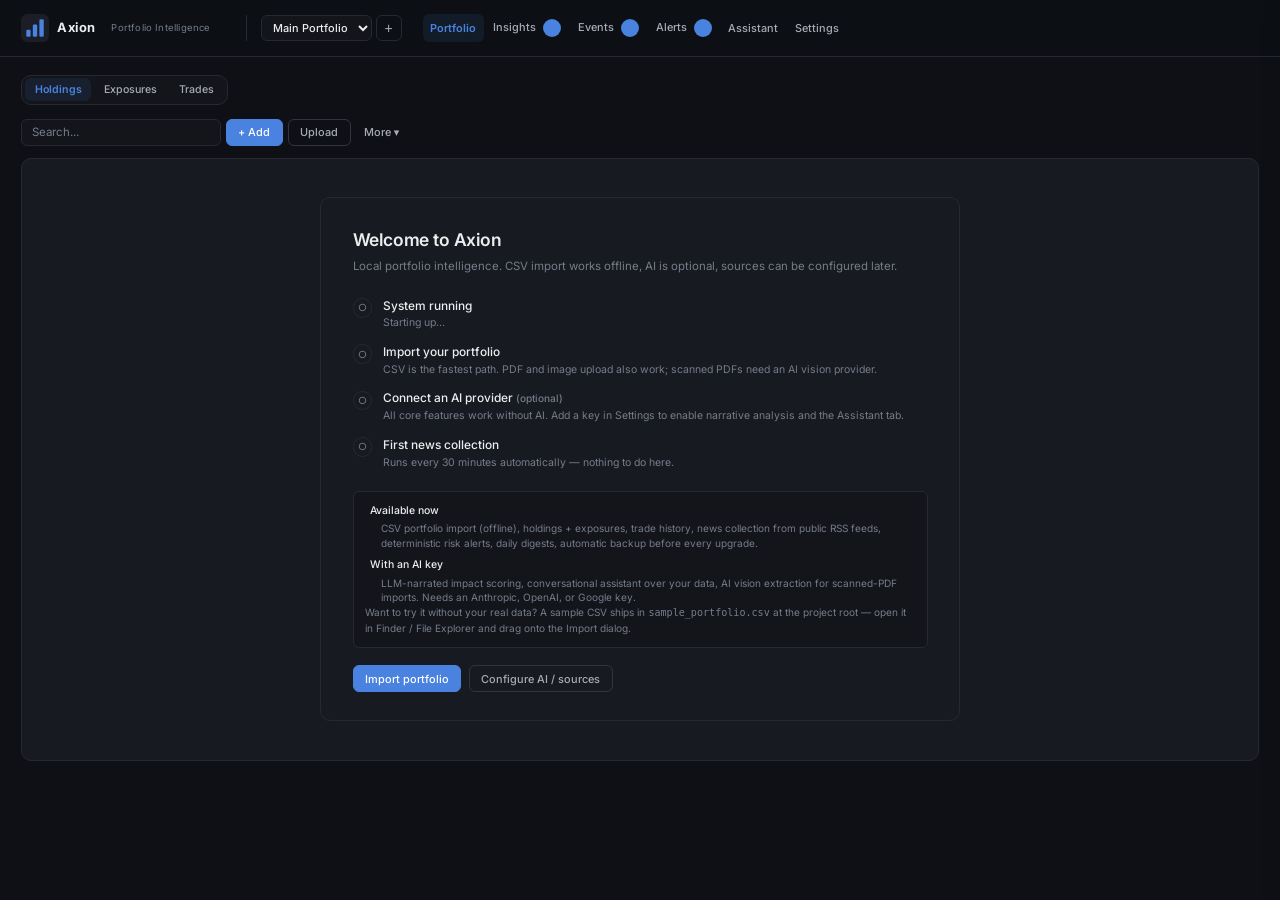
==== dashboard/index.html @ be9a1106 "Phase 9: add corporate events calendar foundation Introduce the top-level "Events" tab for scheduled" ====
<!DOCTYPE html>
<html lang="en">
<head>
    <meta charset="UTF-8">
    <meta name="viewport" content="width=device-width, initial-scale=1.0">
    <meta name="description" content="Axion by 4Labs — Portfolio intelligence and risk management for institutional investors.">
    <title>Axion — Portfolio Intelligence</title>
    <link rel="icon" href="/dashboard/favicon.svg" type="image/svg+xml">
    <link rel="preconnect" href="https://fonts.googleapis.com">
    <link rel="preconnect" href="https://fonts.gstatic.com" crossorigin>
    <link href="https://fonts.googleapis.com/css2?family=Inter:wght@400;500;600;700&display=swap" rel="stylesheet">
    <link rel="stylesheet" href="/dashboard/css/styles.css?v=48">
</head>
<body>
    <!-- Navigation -->
    <nav class="nav">
        <div class="nav-container">
            <div class="nav-brand">
                <svg class="brand-logo" viewBox="0 0 32 32" fill="none" xmlns="http://www.w3.org/2000/svg">
                    <rect width="32" height="32" rx="7" fill="hsl(225, 18%, 13%)"/>
                    <rect x="6" y="18" width="5" height="8" rx="1.5" fill="hsl(217, 70%, 58%)"/>
                    <rect x="13.5" y="12" width="5" height="14" rx="1.5" fill="hsl(217, 70%, 58%)"/>
                    <rect x="21" y="6" width="5" height="20" rx="1.5" fill="hsl(217, 70%, 58%)"/>
                </svg>
                <span class="brand-wordmark">Axion</span>
                <span class="brand-subtitle">Portfolio Intelligence</span>
            </div>
            <div class="portfolio-selector" id="portfolio-selector">
                <select id="portfolio-select" class="portfolio-select" onchange="switchPortfolio(this.value)" title="Active portfolio">
                    <option value="default">Main Portfolio</option>
                </select>
                <button class="portfolio-add-btn" onclick="openCreatePortfolio()" title="Create new portfolio">+</button>
            </div>
            <div class="nav-tabs" role="tablist" aria-label="Dashboard navigation">
                <button class="tab-link active" data-tab="portfolio" role="tab" aria-selected="true">Portfolio</button>
                <button class="tab-link" data-tab="intelligence" role="tab" aria-selected="false">Insights <span id="badge-events" class="tab-badge" hidden></span></button>
                <button class="tab-link" data-tab="corporate-events" role="tab" aria-selected="false">Events <span id="badge-corporate-events" class="tab-badge" hidden></span></button>
                <button class="tab-link" data-tab="alerts" role="tab" aria-selected="false">Alerts <span id="badge-alerts" class="tab-badge" hidden></span></button>
                <button class="tab-link" data-tab="command" role="tab" aria-selected="false">Assistant</button>
                <button class="tab-link" data-tab="settings" role="tab" aria-selected="false">Settings</button>
            </div>
        </div>
    </nav>

    <!-- Main Layout -->
    <div class="container">
        <div class="main-grid">
            <!-- Content Area -->
            <div id="main-content">

                <!-- Portfolio Tab (parent) -->
                <div id="tab-portfolio" class="tab-panel active" role="tabpanel">
                    <div class="sub-tabs" role="tablist" aria-label="Portfolio sections">
                        <button class="sub-tab active" data-subtab="holdings" data-parent="portfolio">Holdings</button>
                        <button class="sub-tab" data-subtab="exposures" data-parent="portfolio">Exposures</button>
                        <button class="sub-tab" data-subtab="trades" data-parent="portfolio">Trades</button>
                    </div>

                    <!-- Holdings sub-tab -->
                    <div id="subtab-holdings" class="sub-panel active">
                        <div id="intelligence-overview"></div>
                        <div id="holdings-summary"></div>
                        <div class="tab-header">
                            <div class="tab-actions">
                                <input type="search" id="holdings-search" class="input search-input" placeholder="Search...">
                                <button class="btn btn-primary" onclick="openAddHolding()">+ Add</button>
                                <button class="btn btn-outline" onclick="uploadPortfolio()">Upload</button>
                                <details class="action-menu">
                                    <summary class="btn btn-ghost">More &#9662;</summary>
                                    <div class="action-menu-items">
                                        <button onclick="openRecordTrade(); this.closest('details').open=false">Record Trade</button>
                                        <button onclick="exportCSV('portfolio','csv'); this.closest('details').open=false">Export CSV</button>
                                        <button onclick="exportCSV('portfolio','xlsx'); this.closest('details').open=false">Export XLSX</button>
                                    </div>
                                </details>
                            </div>
                        </div>
                        <div class="card">
                            <div id="holdings-table"><div class="spinner">Loading holdings...</div></div>
                        </div>
                    </div>

                    <!-- Exposures sub-tab -->
                    <div id="subtab-exposures" class="sub-panel">
                        <div class="tab-header">
                            <h2>Portfolio Exposures</h2>
                        </div>
                        <div class="exposure-grid" id="exposure-cards">
                            <div class="card"><div class="spinner">Loading...</div></div>
                            <div class="card"><div class="spinner">Loading...</div></div>
                            <div class="card"><div class="spinner">Loading...</div></div>
                            <div class="card"><div class="spinner">Loading...</div></div>
                        </div>
                    </div>

                    <!-- Trades sub-tab -->
                    <div id="subtab-trades" class="sub-panel">
                        <div class="tab-header">
                            <h2>Trade History</h2>
                            <div class="tab-actions">
                                <input type="search" id="trades-search" class="input search-input" placeholder="Search trades...">
                                <button class="btn btn-outline" onclick="openRecordTrade()">+ Record Trade</button>
                            </div>
                        </div>
                        <div class="card">
                            <div id="trades-table"><div class="spinner">Loading trades...</div></div>
                        </div>
                    </div>
                </div>

                <!-- Intelligence Tab (parent) -->
                <div id="tab-intelligence" class="tab-panel" role="tabpanel">
                    <div class="sub-tabs" role="tablist" aria-label="Intelligence sections">
                        <button class="sub-tab active" data-subtab="events" data-parent="intelligence">News</button>
                        <button class="sub-tab" data-subtab="analysis" data-parent="intelligence">Analysis</button>
                        <button class="sub-tab" data-subtab="digest" data-parent="intelligence">Digest</button>
                        <button class="sub-tab" data-subtab="inbox" data-parent="intelligence">
                            Inbox
                            <span id="inbox-unread-badge" class="inbox-badge" hidden>0</span>
                        </button>
                    </div>

                    <!-- Inbox sub-tab (Phase 9P) -->
                    <div id="subtab-inbox" class="sub-panel">
                        <div class="tab-header">
                            <h2>Notification Inbox</h2>
                            <div class="tab-actions">
                                <button class="btn btn-ghost btn-sm" id="inbox-refresh-btn">Refresh</button>
                                <button class="btn btn-primary btn-sm" id="inbox-mark-all-read-btn">Mark all read</button>
                            </div>
                        </div>
                        <p class="text-xs text-muted" style="margin:0 0 0.75rem 0;line-height:1.5;max-width:720px;">
                            Unified view of signals that matter right now — open alerts, the latest digest,
                            recent operator actions, and high-priority recommended actions. Backed by
                            existing trusted rows, scoped to the active portfolio, and persisted per item.
                        </p>
                        <div id="inbox-content"><div class="spinner">Loading inbox...</div></div>
                    </div>

                    <!-- News sub-tab (internal key "events" — backend events table) -->
                    <div id="subtab-events" class="sub-panel active">
                        <div class="tab-header">
                            <h2>News</h2>
                            <div class="tab-actions">
                                <input type="search" id="events-search" class="input search-input" placeholder="Search news...">
                                <button id="events-filter-reset" class="btn btn-ghost btn-sm" type="button" title="Clear all filters">Reset</button>
                            </div>
                        </div>
                        <div class="card events-filter-card">
                            <div class="events-filter-bar" role="group" aria-label="News filters">
                                <select id="events-filter-source" class="select-input" aria-label="Source"><option value="">All sources</option></select>
                                <select id="events-filter-type" class="select-input" aria-label="Type">
                                    <option value="">All types</option>
                                    <option value="earnings">Earnings</option>
                                    <option value="dividend">Dividend</option>
                                    <option value="analyst_action">Analyst action</option>
                                    <option value="regulatory">Regulatory</option>
                                    <option value="macro">Macro</option>
                                    <option value="geopolitical">Geopolitical</option>
                                    <option value="ma">M&amp;A</option>
                                    <option value="management">Management</option>
                                    <option value="supply_chain">Supply chain</option>
                                    <option value="litigation">Litigation</option>
                                    <option value="news">News (general)</option>
                                </select>
                                <select id="events-filter-factor" class="select-input" aria-label="Factor"><option value="">All factors</option></select>
                                <select id="events-filter-materiality" class="select-input" aria-label="Materiality minimum">
                                    <option value="">Any materiality</option>
                                    <option value="watch">Watch &amp; above</option>
                                    <option value="important">Important &amp; above</option>
                                    <option value="high">High &amp; above</option>
                                    <option value="critical">Critical only</option>
                                </select>
                                <div class="events-range-pills" role="group" aria-label="Time range">
                                    <button type="button" class="events-range-pill" data-range="24h">24h</button>
                                    <button type="button" class="events-range-pill" data-range="7d">7d</button>
                                    <button type="button" class="events-range-pill" data-range="30d">30d</button>
                                    <button type="button" class="events-range-pill active" data-range="">All</button>
                                </div>
                                <label class="events-filter-toggle">
                                    <input type="checkbox" id="events-filter-linked"> Linked holdings only
                                </label>
                                <span id="events-filter-status" class="text-sm text-muted" aria-live="polite"></span>
                            </div>
                        </div>
                        <div class="card">
                            <div id="events-table"><div class="spinner">Loading news...</div></div>
                        </div>
                    </div>

                    <!-- Analysis sub-tab -->
                    <div id="subtab-analysis" class="sub-panel">
                        <div class="tab-header">
                            <h2>Analysis Notes</h2>
                            <div class="tab-actions">
                                <select id="analysis-filter" class="select-input" style="width:180px;">
                                    <option value="">All tickers</option>
                                </select>
                            </div>
                        </div>
                        <div class="card">
                            <div id="analysis-table"><div class="spinner">Loading analysis notes...</div></div>
                        </div>
                    </div>

                    <!-- Digest sub-tab -->
                    <div id="subtab-digest" class="sub-panel">
                        <div class="tab-header">
                            <h2>Intelligence Digest</h2>
                            <div class="tab-actions">
                                <button class="btn btn-ghost" onclick="exportCSV('digest','pdf')" title="Export PDF">PDF</button>
                                <button class="btn btn-outline" onclick="generateDigest()">Generate Fresh Digest</button>
                            </div>
                        </div>
                        <div id="digest-content"><div class="spinner">Loading latest digest...</div></div>
                    </div>
                </div>

                <!-- Corporate Events Tab (top-level) -->
                <!--
                  Internal key: "corporate-events" / data-tab="corporate-events".
                  Customer label: "Events". This is intentionally distinct from
                  Insights → News (data-subtab="events") which surfaces the
                  events table (news items).
                -->
                <div id="tab-corporate-events" class="tab-panel" role="tabpanel" aria-label="Corporate events calendar">
                    <div class="tab-header">
                        <h2>Events</h2>
                        <div class="tab-actions">
                            <select id="ce-event-type" class="select-input" aria-label="Event type">
                                <option value="">All types</option>
                                <option value="earnings">Earnings</option>
                                <option value="dividend">Dividend</option>
                                <option value="agm">AGM</option>
                                <option value="egm">EGM</option>
                                <option value="corporate_action">Corporate action</option>
                                <option value="announcement">Announcement</option>
                                <option value="other">Other</option>
                            </select>
                            <select id="ce-ticker-filter" class="select-input" aria-label="Holding / ticker"><option value="">All holdings</option></select>
                            <select id="ce-exchange-filter" class="select-input" aria-label="Exchange">
                                <option value="">All exchanges</option>
                                <option value="ATHEX">ATHEX</option>
                            </select>
                            <button id="ce-refresh-btn" class="btn btn-ghost btn-sm" type="button" title="Try to refresh from ATHEX">Refresh ATHEX</button>
                            <button id="ce-import-btn" class="btn btn-outline btn-sm" type="button" title="Import a corporate-events CSV">Import CSV</button>
                        </div>
                    </div>
                    <div id="ce-status-banner" class="ce-status-banner" hidden></div>
                    <div class="ce-calendar-wrap">
                        <div class="ce-calendar-toolbar">
                            <button id="ce-month-prev" class="btn btn-ghost btn-sm" type="button" aria-label="Previous month">&larr;</button>
                            <h3 id="ce-month-label" class="ce-month-label">&nbsp;</h3>
                            <button id="ce-month-next" class="btn btn-ghost btn-sm" type="button" aria-label="Next month">&rarr;</button>
                            <button id="ce-month-today" class="btn btn-ghost btn-sm" type="button" aria-label="Jump to current month">Today</button>
                        </div>
                        <div id="ce-calendar" class="ce-calendar" role="grid" aria-label="Monthly corporate-events calendar"></div>
                    </div>
                    <div class="card">
                        <h3 class="ce-list-heading">All events this month</h3>
                        <div id="ce-list-table" role="region" aria-label="Corporate events list"><div class="spinner">Loading events...</div></div>
                    </div>

                    <!-- Import CSV drawer -->
                    <dialog id="ce-import-dialog" class="ce-dialog" aria-labelledby="ce-import-title">
                        <form method="dialog" onsubmit="return false;">
                            <h3 id="ce-import-title">Import corporate events (CSV)</h3>
                            <p class="text-sm text-muted">
                                Required columns: <code>event_type</code>, <code>title</code>, <code>event_date</code>, and at least one of
                                <code>ticker</code> / <code>isin</code>. Optional: <code>exchange</code>, <code>event_time</code>, <code>timezone</code>,
                                <code>description</code>, <code>url</code>, <code>status</code>, <code>external_id</code>. Rows match to holdings by
                                ISIN first, then ticker (per active portfolio).
                            </p>
                            <textarea id="ce-import-textarea" class="ce-import-textarea" rows="14" placeholder="event_type,title,ticker,isin,event_date,event_time,description,url"></textarea>
                            <div id="ce-import-result" class="ce-import-result"></div>
                            <div class="ce-dialog-actions">
                                <button id="ce-import-cancel" class="btn btn-ghost" type="button">Cancel</button>
                                <button id="ce-import-submit" class="btn btn-primary" type="button">Import</button>
                            </div>
                        </form>
                    </dialog>

                    <!-- Event detail drawer -->
                    <dialog id="ce-detail-dialog" class="ce-dialog" aria-labelledby="ce-detail-title">
                        <form method="dialog" onsubmit="return false;">
                            <h3 id="ce-detail-title">Corporate event</h3>
                            <div id="ce-detail-body"></div>
                            <div class="ce-dialog-actions">
                                <button id="ce-detail-close" class="btn btn-primary" type="button">Close</button>
                            </div>
                        </form>
                    </dialog>
                </div>

                <!-- Alerts Tab -->
                <div id="tab-alerts" class="tab-panel" role="tabpanel">
                    <div class="tab-header">
                        <h2>Alerts</h2>
                        <div class="tab-actions">
                            <select id="alerts-severity-filter" class="select-input" style="width:170px;">
                                <option value="">All severities</option>
                                <option value="critical">Critical only</option>
                                <option value="critical_high">Critical & High</option>
                                <option value="warning">Warning & above</option>
                                <option value="info">Info only</option>
                            </select>
                            <select id="alerts-ack-filter" class="select-input" style="width:160px;">
                                <option value="open">Open only</option>
                                <option value="">All</option>
                                <option value="ack">Acknowledged</option>
                            </select>
                        </div>
                    </div>
                    <div id="alerts-content"><div class="spinner">Loading alerts...</div></div>
                </div>

                <!-- Audit (accessible from Settings, no top-level tab) -->
                <div id="tab-audit" class="tab-panel" role="tabpanel">
                    <div class="tab-header">
                        <h2>Audit Trail</h2>
                        <div class="tab-actions">
                            <button class="btn btn-ghost text-xs" onclick="switchTab('settings')">&larr; Settings</button>
                            <select id="audit-filter" class="select-input" style="width:200px;">
                                <option value="">All entities</option>
                                <option value="holding">Holdings</option>
                                <option value="trade">Trades</option>
                                <option value="event">News items</option>
                                <option value="classification">Classifications</option>
                                <option value="alert">Alerts</option>
                            </select>
                        </div>
                    </div>
                    <div class="card">
                        <div id="audit-content"><div class="spinner">Loading audit trail...</div></div>
                    </div>
                </div>

                <!-- Command Center Tab -->
                <div id="tab-command" class="tab-panel" role="tabpanel">
                    <div class="cmd-container">
                        <div class="cmd-transcript" id="cmd-transcript">
                            <div class="cmd-welcome" id="cmd-welcome">
                                <div class="cmd-welcome-mark">A</div>
                                <h3>Axion Assistant</h3>
                                <p class="text-sm text-muted" style="max-width:400px;line-height:1.5;">Ask about your portfolio, review risks, or run analysis workflows.</p>
                                <div class="cmd-prompts" id="cmd-prompts">
                                    <button class="cmd-prompt-chip" data-prompt="What matters most in my portfolio today?">What matters most today?</button>
                                    <button class="cmd-prompt-chip" data-prompt="Summarize my top risks">Top risks</button>
                                    <button class="cmd-prompt-chip" data-prompt="Show recent events affecting my holdings">Recent events</button>
                                    <button class="cmd-prompt-chip" data-prompt="What is my portfolio exposure breakdown?">Exposure breakdown</button>
                                    <span class="cmd-prompt-divider"></span>
                                    <button class="cmd-prompt-chip cmd-prompt-action" data-prompt="Run collection now">&#8635; Run collection</button>
                                    <button class="cmd-prompt-chip cmd-prompt-action" data-prompt="Generate a digest now">&#9654; Generate digest</button>
                                </div>
                            </div>
                        </div>
                        <div class="cmd-composer">
                            <div class="cmd-input-row">
                                <input type="text" id="cmd-input" class="cmd-input" placeholder="Ask Axion about your portfolio..." autocomplete="off" spellcheck="false">
                                <button class="btn btn-primary cmd-send" id="cmd-send" onclick="sendCommand()">
                                    <span id="cmd-send-label">Send</span>
                                </button>
                            </div>
                            <div class="cmd-footer">
                                <button class="btn btn-ghost text-xs" id="cmd-clear" onclick="clearCommand()" style="display:none;">Clear</button>
                                <span class="cmd-mode-inline" id="cmd-mode-badge" style="display:none;"><span class="dot"></span><span class="cmd-mode-label-text"></span></span>
                            </div>
                        </div>
                    </div>
                </div>

                <!-- Settings Tab (includes Health, Sources, links to Audit) -->
                <div id="tab-settings" class="tab-panel" role="tabpanel">
                    <div class="tab-header">
                        <h2>Settings</h2>
                    </div>

                    <!-- ── AI & Integrations ── -->
                    <div class="section-title">AI &amp; Integrations</div>
                    <div class="card-stack">

                    <!-- AI Configuration -->
                    <div class="card" id="ai-config-card">
                        <div class="card-header">AI Configuration</div>

                        <!-- Restart-needed banner (hidden by default) -->
                        <div id="ai-restart-banner" class="restart-banner" style="display:none;">
                            <span>Changes saved. Restart Axion to apply.</span>
                            <button class="btn btn-sm btn-outline" onclick="quitAxion()" style="margin-left:0.5rem;font-size:0.72rem;">Restart Now</button>
                        </div>

                        <!-- AI Status -->
                        <div class="settings-group" style="flex-direction:column;align-items:flex-start;">
                            <div style="display:flex;align-items:center;gap:0.5rem;margin-bottom:0.25rem;">
                                <span id="api-key-dot" class="status-dot"></span>
                                <span id="api-key-mode" class="text-sm"></span>
                            </div>
                            <p id="api-key-hint" class="text-xs text-muted" style="line-height:1.5;max-width:600px;"></p>
                        </div>

                        <!-- Primary AI -->
                        <div class="settings-group" style="flex-direction:column;align-items:flex-start;">
                            <label for="setting-primary-provider" class="text-sm" style="margin-bottom:0.35rem;">AI Provider</label>
                            <select id="setting-primary-provider" class="select-input" style="width:240px;">
                                <option value="">None — AI disabled</option>
                                <option value="anthropic">Anthropic (Claude)</option>
                                <option value="openai">OpenAI / ChatGPT</option>
                                <option value="google">Google (Gemini)</option>
                            </select>
                            <p class="text-xs text-muted" style="margin-top:0.25rem;">
                                Optional. Powers narrative analysis, daily digest text, AI vision PDF/image import, and the Assistant tab. All deterministic features (alerts, exposures, CSV import, news collection) work without an AI key.
                            </p>
                            <p class="text-xs text-muted" style="margin-top:0.1rem;line-height:1.5;">
                                Environment variables: <code>ANTHROPIC_API_KEY</code> · <code>OPENAI_API_KEY</code> · <code>GOOGLE_API_KEY</code>.
                            </p>
                        </div>

                        <!-- Primary key entry (shown when a primary provider is selected) -->
                        <div id="provider-primary-key-card" class="ai-provider-card" style="display:none;">
                            <div style="display:flex;gap:0.5rem;align-items:center;">
                                <input type="password" id="setting-primary-key" class="select-input" style="flex:1;font-family:monospace;font-size:0.82rem;min-width:0;" placeholder="API key..." autocomplete="off" spellcheck="false">
                                <button class="btn btn-primary" onclick="saveProviderKey('primary')" style="white-space:nowrap;">Save Key</button>
                                <button class="btn btn-outline" onclick="testProvider('primary')" style="white-space:nowrap;" title="Send one minimal request to verify the saved key works">Test</button>
                            </div>
                            <div class="ai-provider-status" id="primary-key-status">
                                <span class="text-xs text-muted">No key configured</span>
                            </div>
                            <div class="ai-provider-test-result" id="primary-test-result" hidden style="margin-top:0.35rem;"></div>
                        </div>

                        <!-- Fallback AI -->
                        <div id="fallback-section" class="settings-group" style="flex-direction:column;align-items:flex-start;display:none;">
                            <label for="setting-backup-provider" class="text-sm" style="margin-bottom:0.35rem;">Backup Provider <span class="text-xs text-muted">(optional)</span></label>
                            <select id="setting-backup-provider" class="select-input" style="width:240px;">
                                <option value="">None</option>
                                <option value="anthropic">Anthropic (Claude)</option>
                                <option value="openai">OpenAI / ChatGPT</option>
                                <option value="google">Google (Gemini)</option>
                            </select>
                            <p class="text-xs text-muted" style="margin-top:0.25rem;line-height:1.4;">
                                If the primary provider fails (rate limit, outage), Axion automatically retries with the fallback.
                            </p>
                        </div>

                        <!-- Fallback key entry -->
                        <div id="provider-backup-key-card" class="ai-provider-card" style="display:none;">
                            <div style="display:flex;gap:0.5rem;align-items:center;">
                                <input type="password" id="setting-backup-key" class="select-input" style="flex:1;font-family:monospace;font-size:0.82rem;min-width:0;" placeholder="API key..." autocomplete="off" spellcheck="false">
                                <button class="btn btn-primary" onclick="saveProviderKey('backup')" style="white-space:nowrap;">Save Key</button>
                                <button class="btn btn-outline" onclick="testProvider('backup')" style="white-space:nowrap;" title="Send one minimal request to verify the saved key works">Test</button>
                            </div>
                            <div class="ai-provider-status" id="backup-key-status">
                                <span class="text-xs text-muted">No key configured</span>
                            </div>
                            <div class="ai-provider-test-result" id="backup-test-result" hidden style="margin-top:0.35rem;"></div>
                        </div>

                        <!-- Save provider selection -->
                        <div style="margin-top:0.75rem;display:flex;align-items:center;gap:0.75rem;">
                            <button class="btn btn-primary" id="save-provider-btn" onclick="saveProviderSelection()">Save Provider Selection</button>
                            <span id="provider-save-status" class="text-xs text-muted"></span>
                        </div>
                        <p class="text-xs text-muted" style="margin-top:0.5rem;padding:0 0.1rem;">Provider selection and API keys are saved automatically. Restart Axion after changes.</p>
                        <div id="api-key-actions" class="settings-group" style="display:none;margin-top:0.5rem;">
                            <button class="btn btn-ghost text-xs" onclick="removeApiKey()">Remove all keys and disable AI</button>
                        </div>
                    </div>

                    <!-- Telegram Integration -->
                    <div class="card" id="telegram-config-card">
                        <div class="card-header">Telegram Notifications</div>
                        <div class="settings-group" style="align-items:center;gap:0.75rem;">
                            <div style="display:flex;align-items:center;gap:0.5rem;">
                                <span class="status-dot status-stopped" id="telegram-dot"></span>
                                <span class="text-sm" id="telegram-label">Not configured</span>
                            </div>
                            <span class="text-xs text-muted">Add your Telegram bot credentials in the Axion configuration file to receive alerts. See the setup guide for details.</span>
                        </div>
                    </div>

                    </div><!-- /card-stack: AI & Integrations -->

                    <!-- ── News Sources ── -->
                    <div class="section-title" style="margin-top:1.25rem;">News Sources</div>
                    <div class="card">
                        <div class="card-header" style="display:flex;justify-content:space-between;align-items:center;">
                            <span>Configured Sources</span>
                            <div style="display:flex;gap:0.5rem;align-items:center;">
                                <input type="search" id="sources-search" class="input search-input" placeholder="Search..." style="width:140px;font-size:0.78rem;">
                                <button class="btn btn-primary btn-sm" onclick="openAddSource()">+ Add</button>
                                <button class="btn btn-ghost btn-sm" onclick="openQuickAddSources()">Quick Add</button>
                            </div>
                        </div>
                        <div id="sources-table"><div class="spinner">Loading sources...</div></div>
                    </div>

                    <!-- ── Operator (Phase 9I) ── -->
                    <div class="section-title" style="margin-top:1.25rem;">Operator</div>
                    <div class="card-stack">

                    <!-- Operator panel header -->
                    <div class="card op-panel-card">
                        <div class="card-header" style="display:flex;justify-content:space-between;align-items:center;gap:0.5rem;flex-wrap:wrap;">
                            <span>Deterministic Intelligence Controls</span>
                            <span class="op-panel-portfolio">
                                Active portfolio: <code id="op-active-portfolio">default</code>
                            </span>
                        </div>
                        <p class="text-xs text-muted" style="margin:0 0 0.5rem 0;line-height:1.55;max-width:720px;">
                            Inspect and adjust the deterministic intelligence state of the active portfolio.
                            Every change is audited. Seed rows, sector defaults, and AI-inferred rows are
                            protected — you can only edit what you authored.
                        </p>
                        <div id="op-last-result" class="op-last-result" hidden></div>
                    </div>

                    <!-- Factor Sensitivities -->
                    <div class="card op-panel-card" id="op-factor-card">
                        <div class="card-header" style="display:flex;justify-content:space-between;align-items:center;gap:0.5rem;flex-wrap:wrap;">
                            <span>Factor Sensitivities</span>
                            <div class="op-card-actions">
                                <select id="op-factor-filter" class="select-input" style="width:180px;font-size:0.78rem;">
                                    <option value="">All factors</option>
                                </select>
                                <button class="btn btn-ghost btn-sm" id="op-factor-refresh">Refresh</button>
                            </div>
                        </div>
                        <p class="text-xs text-muted" style="margin:0 0 0.5rem 0;line-height:1.5;">
                            Effective sensitivities applied by the Phase 9A propagator. Sector defaults are
                            read-only — override a holding+factor pair to tune it for this portfolio.
                        </p>
                        <div id="op-factor-table"><div class="spinner">Loading factor sensitivities...</div></div>
                    </div>

                    <!-- Relationships -->
                    <div class="card op-panel-card" id="op-rel-card">
                        <div class="card-header" style="display:flex;justify-content:space-between;align-items:center;gap:0.5rem;flex-wrap:wrap;">
                            <span>Holding Relationships</span>
                            <div class="op-card-actions">
                                <select id="op-rel-source-filter" class="select-input" style="width:150px;font-size:0.78rem;">
                                    <option value="">All sources</option>
                                    <option value="seed">Seed only</option>
                                    <option value="manual">Manual only</option>
                                    <option value="ai_inferred">AI-inferred only</option>
                                </select>
                                <button class="btn btn-primary btn-sm" id="op-rel-add">+ Add Manual</button>
                                <button class="btn btn-ghost btn-sm" id="op-rel-refresh">Refresh</button>
                            </div>
                        </div>
                        <p class="text-xs text-muted" style="margin:0 0 0.5rem 0;line-height:1.5;">
                            Holdings-anchored relationship graph. Seed rows come from
                            <code>config/relationships.yaml</code> and are protected — use Reconcile to
                            apply YAML changes. Manual rows are editable here.
                        </p>
                        <div id="op-rel-table"><div class="spinner">Loading relationships...</div></div>
                    </div>

                    <!-- Reconcile + Backfill -->
                    <div class="card op-panel-card" id="op-actions-card">
                        <div class="card-header">Maintenance Actions</div>
                        <div class="op-action-row">
                            <div class="op-action-block" data-maintenance-action="reconcile">
                                <div class="op-action-head">
                                    <div class="op-action-title">Seed reconciliation</div>
                                    <span id="op-reconcile-chip" class="op-action-chip op-action-chip-idle" title="Reconcile status">
                                        <span class="op-action-dot"></span>
                                        <span class="op-action-chip-label">Idle</span>
                                    </span>
                                </div>
                                <p class="text-xs text-muted" style="line-height:1.5;margin:0 0 0.4rem 0;">
                                    Apply <code>config/relationships.yaml</code> to the relationship graph.
                                    Only seed-owned rows are touched — manual and AI-inferred rows are left alone.
                                </p>
                                <label class="toggle-label" style="gap:0.4rem;font-size:0.78rem;">
                                    <input type="checkbox" id="op-reconcile-prune" class="toggle-input" checked>
                                    <span>Prune seed rows removed from YAML</span>
                                </label>
                                <div style="margin-top:0.5rem;display:flex;gap:0.5rem;align-items:center;">
                                    <button class="btn btn-primary btn-sm" id="op-reconcile-btn">Run Reconcile</button>
                                    <span id="op-reconcile-status" class="text-xs text-muted"></span>
                                </div>
                            </div>
                            <div class="op-action-block" data-maintenance-action="backfill">
                                <div class="op-action-head">
                                    <div class="op-action-title">Deterministic backfill</div>
                                    <span id="op-backfill-chip" class="op-action-chip op-action-chip-idle" title="Backfill status">
                                        <span class="op-action-dot"></span>
                                        <span class="op-action-chip-label">Idle</span>
                                    </span>
                                </div>
                                <p class="text-xs text-muted" style="line-height:1.5;margin:0 0 0.4rem 0;">
                                    Re-run the factor + relationship link pipeline over recent events so new
                                    overrides and manual relationships pick up historical data. The pass is
                                    bounded, deterministic, and idempotent — safe to click twice.
                                </p>
                                <div style="display:flex;gap:0.5rem;align-items:center;flex-wrap:wrap;">
                                    <label class="text-xs" style="display:flex;align-items:center;gap:0.35rem;">
                                        Window
                                        <select id="op-backfill-window" class="select-input" style="width:100px;font-size:0.78rem;">
                                            <option value="1">1 day</option>
                                            <option value="7" selected>7 days</option>
                                            <option value="14">14 days</option>
                                            <option value="30">30 days</option>
                                        </select>
                                    </label>
                                    <label class="text-xs" style="display:flex;align-items:center;gap:0.35rem;">
                                        Max events
                                        <select id="op-backfill-max" class="select-input" style="width:100px;font-size:0.78rem;">
                                            <option value="50">50</option>
                                            <option value="200" selected>200</option>
                                            <option value="500">500</option>
                                        </select>
                                    </label>
                                </div>
                                <div style="margin-top:0.5rem;display:flex;gap:0.5rem;align-items:center;">
                                    <button class="btn btn-primary btn-sm" id="op-backfill-btn">Run Backfill</button>
                                    <span id="op-backfill-status" class="text-xs text-muted"></span>
                                </div>
                            </div>
                        </div>
                    </div>

                    <!-- Phase 9O — Recent operator actions readback -->
                    <div class="card op-panel-card" id="op-recent-actions-card">
                        <div class="card-header" style="display:flex;justify-content:space-between;align-items:center;gap:0.5rem;flex-wrap:wrap;">
                            <span>Recent operator actions</span>
                            <button class="btn btn-ghost btn-sm" id="op-recent-refresh">Refresh</button>
                        </div>
                        <p class="text-xs text-muted" style="margin:0 0 0.5rem 0;line-height:1.5;">
                            Last 10 operator-owned mutations from the audit log. Global maintenance
                            runs (reconcile, backfill) are always shown. Portfolio-scoped rows are
                            filtered to the active portfolio. No new data — this is a compact
                            readback of rows Axion already stores.
                        </p>
                        <div id="op-recent-actions"><div class="spinner">Loading recent actions...</div></div>
                    </div>

                    </div><!-- /card-stack: Operator -->

                    <!-- ── Phase 9U — Saved Views ── -->
                    <div class="section-title" style="margin-top:1.25rem;">Saved Views</div>
                    <div class="card">
                        <div class="card-header" style="display:flex;justify-content:space-between;align-items:center;gap:0.5rem;flex-wrap:wrap;">
                            <span>Analytical Views</span>
                            <div style="display:flex;gap:0.35rem;">
                                <button class="btn btn-primary btn-sm" id="save-current-view-btn">Save current view</button>
                                <button class="btn btn-ghost btn-sm" id="saved-views-refresh">Refresh</button>
                            </div>
                        </div>
                        <p class="text-xs text-muted" style="margin:0 0 0.5rem 0;line-height:1.5;">
                            Named snapshots of your current tab + filter context.
                            Restore a view to jump back to exactly what you were looking at.
                            Each view is scoped to the active portfolio.
                        </p>
                        <div id="saved-views-list"><div class="spinner">Loading saved views...</div></div>
                    </div>

                    <!-- ── Preferences ── -->
                    <div class="section-title" style="margin-top:1.25rem;">Preferences</div>
                    <div class="settings-grid">
                        <div class="card">
                            <div class="card-header">Display</div>
                            <div class="settings-group">
                                <label for="setting-refresh">Auto-refresh</label>
                                <select id="setting-refresh" class="select-input" style="width:160px;">
                                    <option value="0">Off</option>
                                    <option value="30000">30 seconds</option>
                                    <option value="60000" selected>1 minute</option>
                                    <option value="120000">2 minutes</option>
                                    <option value="300000">5 minutes</option>
                                </select>
                            </div>
                        </div>
                        <div class="card">
                            <div class="card-header">Preferences</div>
                            <div class="settings-group">
                                <label for="setting-default-tab">Default tab</label>
                                <select id="setting-default-tab" class="select-input" style="width:160px;">
                                    <option value="portfolio" selected>Portfolio</option>
                                    <option value="intelligence">Intelligence</option>
                                    <option value="alerts">Alerts</option>
                                    <option value="command">Command</option>
                                </select>
                            </div>
                            <div class="settings-group">
                                <label class="toggle-label">
                                    <input type="checkbox" id="setting-desktop-notif" class="toggle-input">
                                    <span>Desktop notifications</span>
                                </label>
                            </div>
                        </div>
                    </div>

                    <!-- ── System & Data ── -->
                    <div class="section-title" style="margin-top:1.25rem;">System &amp; Data</div>
                    <div class="card-stack">

                    <!-- System Health (folded in) -->
                    <div class="card">
                        <div class="card-header" style="display:flex;justify-content:space-between;align-items:center;">
                            System Health
                            <button class="btn btn-ghost text-xs" onclick="switchTab('audit')">Audit Trail &rarr;</button>
                        </div>
                        <div id="health-content"><div class="spinner">Checking system health...</div></div>
                    </div>

                    <!-- System actions -->
                    <div class="card">
                        <div class="card-header">System</div>
                        <div class="settings-group" style="flex-direction:column;align-items:flex-start;">
                            <p class="text-xs text-muted" style="margin-bottom:0.75rem; line-height:1.6;">
                                Closing the window keeps Axion running in the background.
                                To fully stop the application, use the button below.
                            </p>
                            <div style="display:flex;gap:0.75rem;align-items:center;flex-wrap:wrap;">
                                <button class="btn btn-ghost text-danger" onclick="quitAxion()" style="border-color: var(--danger);">
                                    Quit Axion
                                </button>
                                <button class="btn btn-ghost" onclick="openResetPortfolio()" style="border-color: var(--border-light);color:var(--muted-fg);">
                                    Reset All Data
                                </button>
                            </div>
                        </div>
                    </div>

                    </div><!-- /card-stack: System & Data -->

                    <div class="settings-footer">
                        <div style="display:flex;gap:0.5rem;">
                            <button class="btn btn-primary" onclick="saveSettings()">Save Settings</button>
                            <button class="btn btn-ghost" onclick="resetSettings()">Reset to Defaults</button>
                        </div>
                        <span class="brand-credit">Axion v1.0 by 4Labs</span>
                    </div>
                </div>

            </div>

            <!-- Holding Detail Slide-out -->
            <div id="holding-detail" class="detail-panel" aria-label="Holding Detail">
                <div class="detail-header">
                    <h3 id="detail-title">Holding Detail</h3>
                    <div class="modal-header-actions">
                        <button class="btn btn-ghost btn-sm copy-link-btn" id="holding-detail-copy-link" title="Copy deep link">&#128279; Copy link</button>
                        <button class="btn btn-ghost" onclick="closeHoldingDetail()">&times;</button>
                    </div>
                </div>
                <div id="detail-body"><div class="spinner">Loading...</div></div>
            </div>

        </div>
    </div>

    <!-- Overlay for detail panel -->
    <div id="detail-overlay" class="detail-overlay" onclick="closeHoldingDetail()"></div>

    <!-- ==================== MODALS ==================== -->

    <!-- Event Detail Modal (Phase 9B) -->
    <dialog id="event-detail-modal" class="modal-lg" aria-label="Event Detail">
        <div class="modal-header">
            <h3 id="event-detail-title">News item</h3>
            <div class="modal-header-actions">
                <button class="btn btn-ghost btn-sm copy-link-btn" id="event-detail-copy-link" title="Copy deep link">&#128279; Copy link</button>
                <button class="btn btn-ghost" data-close-modal>&times;</button>
            </div>
        </div>
        <div class="modal-body" id="event-detail-body">
            <div class="spinner">Loading event detail...</div>
        </div>
    </dialog>

    <!-- Reset Portfolio Modal -->
    <dialog id="reset-modal" aria-label="Reset Portfolio">
        <div class="modal-header">
            <h3 style="color:var(--danger);">Reset All Data</h3>
            <button class="btn btn-ghost" data-close-modal>&times;</button>
        </div>
        <div class="modal-body">
            <p>This will permanently delete <strong>all</strong> portfolio data:</p>
            <ul style="margin:0.75rem 0;padding-left:1.25rem;font-size:0.9rem;color:var(--muted-fg);">
                <li>All holdings and trades</li>
                <li>All events and analysis notes</li>
                <li>All alerts and digests</li>
                <li>All agent runs and audit logs</li>
            </ul>
            <p class="text-sm" style="margin-top:0.75rem;">Type <strong>RESET</strong> to confirm:</p>
            <input type="text" id="reset-confirm-input" class="input" placeholder="Type RESET" style="margin-top:0.5rem;">
        </div>
        <div class="modal-footer">
            <button class="btn btn-ghost" data-close-modal>Cancel</button>
            <button class="btn btn-danger" id="reset-btn" onclick="confirmResetPortfolio()">Reset Everything</button>
        </div>
    </dialog>

    <!-- Upload Portfolio Modal -->
    <dialog id="upload-modal" aria-label="Upload Portfolio">
        <div class="modal-header">
            <h3>Upload Portfolio</h3>
            <button class="btn btn-ghost" data-close-modal>&times;</button>
        </div>
        <form id="upload-form" enctype="multipart/form-data">
            <div class="drop-zone" id="drop-zone" onclick="document.getElementById('portfolio-file').click()">
                <div style="font-size:1.5rem;margin-bottom:0.5rem;">&#128196;</div>
                <p>Click to select or drag & drop</p>
                <p class="text-xs text-muted mt-2">CSV, PDF, or image (PNG/JPG) with portfolio data</p>
            </div>
            <input type="file" id="portfolio-file" name="file" accept=".csv,.pdf,.png,.jpg,.jpeg" style="display:none;" onchange="onFileSelected(this)">
            <div id="file-info" class="mt-2 text-sm text-muted"></div>
            <div id="upload-ai-notice" class="mt-2 text-xs" style="display:none;padding:0.5rem 0.75rem;border-radius:var(--radius);">
            </div>
        </form>
        <div class="modal-footer">
            <button class="btn btn-ghost" data-close-modal>Cancel</button>
            <button class="btn btn-primary" id="upload-btn" onclick="submitUpload()" disabled>Upload</button>
        </div>
    </dialog>

    <!-- Add Holding Modal -->
    <dialog id="add-holding-modal" aria-label="Add Holding">
        <div class="modal-header">
            <h3 id="add-holding-title">Add Holding</h3>
            <button class="btn btn-ghost" data-close-modal>&times;</button>
        </div>
        <form id="add-holding-form" class="modal-form" onsubmit="return false;">
            <div class="form-row">
                <div class="form-group">
                    <label for="ah-ticker">Ticker *</label>
                    <input type="text" id="ah-ticker" class="input" placeholder="e.g. AAPL" required>
                </div>
                <div class="form-group">
                    <label for="ah-quantity">Shares *</label>
                    <input type="number" id="ah-quantity" class="input" placeholder="100" step="any" min="0.001" required>
                </div>
            </div>
            <div class="form-row">
                <div class="form-group">
                    <label for="ah-cost">Avg Cost Basis</label>
                    <input type="number" id="ah-cost" class="input" placeholder="175.00" step="any" min="0">
                </div>
                <div class="form-group">
                    <label for="ah-price">Current Price</label>
                    <input type="number" id="ah-price" class="input" placeholder="180.50" step="any" min="0">
                </div>
            </div>
            <div class="form-row">
                <div class="form-group">
                    <label for="ah-currency">Currency</label>
                    <select id="ah-currency" class="select-input currency-select"></select>
                </div>
                <div class="form-group">
                    <label for="ah-isin">ISIN <span class="text-muted">(optional)</span></label>
                    <input type="text" id="ah-isin" class="input" placeholder="US0378331005">
                </div>
            </div>
            <div class="form-preview" id="ah-preview"></div>
        </form>
        <div class="modal-footer">
            <button class="btn btn-ghost" data-close-modal>Cancel</button>
            <button class="btn btn-primary" id="add-holding-btn" onclick="submitAddHolding()">Add to Portfolio</button>
        </div>
    </dialog>

    <!-- Edit Holding Modal -->
    <dialog id="edit-holding-modal" aria-label="Edit Holding">
        <div class="modal-header">
            <h3 id="edit-holding-title">Edit Holding</h3>
            <button class="btn btn-ghost" data-close-modal>&times;</button>
        </div>
        <form id="edit-holding-form" class="modal-form" onsubmit="return false;">
            <input type="hidden" id="eh-id">
            <div class="form-row">
                <div class="form-group">
                    <label>Ticker</label>
                    <div class="input-display" id="eh-ticker-display"></div>
                </div>
                <div class="form-group">
                    <label for="eh-quantity">Shares</label>
                    <input type="number" id="eh-quantity" class="input" step="any" min="0.001">
                </div>
            </div>
            <div class="form-row">
                <div class="form-group">
                    <label for="eh-cost">Avg Cost Basis</label>
                    <input type="number" id="eh-cost" class="input" step="any" min="0">
                </div>
                <div class="form-group">
                    <label for="eh-price">Current Price</label>
                    <input type="number" id="eh-price" class="input" step="any" min="0">
                </div>
            </div>
            <div class="form-row">
                <div class="form-group">
                    <label for="eh-currency">Currency</label>
                    <select id="eh-currency" class="select-input currency-select"></select>
                </div>
                <div class="form-group"></div>
            </div>
        </form>
        <div class="modal-footer">
            <button class="btn btn-ghost" data-close-modal>Cancel</button>
            <button class="btn btn-primary" id="edit-holding-btn" onclick="submitEditHolding()">Save Changes</button>
        </div>
    </dialog>

    <!-- Record Trade Modal -->
    <dialog id="trade-modal" aria-label="Record Trade">
        <div class="modal-header">
            <h3>Record Trade</h3>
            <button class="btn btn-ghost" data-close-modal>&times;</button>
        </div>
        <form id="trade-form" class="modal-form" onsubmit="return false;">
            <div class="form-row">
                <div class="form-group">
                    <label for="tr-ticker">Ticker *</label>
                    <input type="text" id="tr-ticker" class="input" placeholder="e.g. AAPL" required>
                </div>
                <div class="form-group">
                    <label for="tr-type">Trade Type *</label>
                    <select id="tr-type" class="select-input">
                        <option value="buy">Buy</option>
                        <option value="sell">Sell</option>
                        <option value="dividend">Dividend</option>
                    </select>
                </div>
            </div>
            <div class="form-row">
                <div class="form-group">
                    <label for="tr-quantity">Quantity *</label>
                    <input type="number" id="tr-quantity" class="input" placeholder="100" step="any" min="0.001" required>
                </div>
                <div class="form-group">
                    <label for="tr-price">Price *</label>
                    <input type="number" id="tr-price" class="input" placeholder="180.50" step="any" min="0" required>
                </div>
            </div>
            <div class="form-row">
                <div class="form-group">
                    <label for="tr-date">Trade Date *</label>
                    <input type="date" id="tr-date" class="input" required>
                </div>
                <div class="form-group">
                    <label for="tr-currency">Currency</label>
                    <select id="tr-currency" class="select-input currency-select"></select>
                </div>
            </div>
            <div class="form-group" style="width:100%">
                <label for="tr-notes">Notes <span class="text-muted">(optional)</span></label>
                <input type="text" id="tr-notes" class="input" placeholder="e.g. Earnings play, rebalance...">
            </div>
            <div class="form-preview" id="tr-preview"></div>
        </form>
        <div class="modal-footer">
            <button class="btn btn-ghost" data-close-modal>Cancel</button>
            <button class="btn btn-primary" id="trade-btn" onclick="submitTrade()">Submit Trade</button>
        </div>
    </dialog>

    <!-- Delete Confirm Modal -->
    <dialog id="delete-modal" aria-label="Confirm Delete">
        <div class="modal-header">
            <h3>Remove Holding</h3>
            <button class="btn btn-ghost" data-close-modal>&times;</button>
        </div>
        <div class="modal-body">
            <p>Are you sure you want to remove <strong id="delete-ticker"></strong> from the portfolio?</p>
            <p class="text-sm text-muted mt-2">This will close the position. The holding and its history will remain in audit logs.</p>
        </div>
        <input type="hidden" id="delete-id">
        <div class="modal-footer">
            <button class="btn btn-ghost" data-close-modal>Cancel</button>
            <button class="btn btn-danger" id="delete-btn" onclick="confirmDeleteHolding()">Remove</button>
        </div>
    </dialog>

    <!-- Review Import Modal -->
    <dialog id="review-modal" aria-label="Review Import" class="review-modal">
        <div class="modal-header">
            <h3 id="review-modal-title">Review Extracted Data</h3>
            <button class="btn btn-ghost" data-close-modal>&times;</button>
        </div>
        <div class="modal-body">
            <p id="review-message" class="text-sm text-muted" style="margin-bottom:0.75rem;"></p>
            <div class="review-table-wrap">
                <table class="review-table" id="review-table">
                    <thead>
                        <tr>
                            <th></th>
                            <th>Ticker</th>
                            <th>Name</th>
                            <th>Shares</th>
                            <th>Price</th>
                            <th>Cost</th>
                            <th>Value</th>
                            <th>Currency</th>
                        </tr>
                    </thead>
                    <tbody id="review-tbody"></tbody>
                </table>
            </div>
            <p id="review-summary" class="text-xs text-muted mt-2"></p>
        </div>
        <div class="modal-footer">
            <button class="btn btn-ghost" data-close-modal>Cancel</button>
            <button class="btn btn-outline" onclick="selectAllReviewRows()">Select All</button>
            <button class="btn btn-primary" id="review-confirm-btn" onclick="confirmReviewedImport()">Confirm Import</button>
        </div>
    </dialog>

    <!-- Add/Edit Source Modal -->
    <dialog id="source-modal" aria-label="Add Source">
        <div class="modal-header">
            <h3 id="source-modal-title">Add News Source</h3>
            <button class="btn btn-ghost" data-close-modal>&times;</button>
        </div>
        <form id="source-form" class="modal-form" onsubmit="return false;">
            <input type="hidden" id="src-id">
            <div class="form-group" style="width:100%">
                <label for="src-name">Source Name *</label>
                <input type="text" id="src-name" class="input" placeholder="e.g. Reuters Markets RSS" required>
            </div>
            <div class="form-group" style="width:100%">
                <label for="src-url">Feed URL *</label>
                <input type="url" id="src-url" class="input" placeholder="https://feeds.reuters.com/reuters/businessNews" required>
                <span class="text-xs text-muted" id="src-domain-preview"></span>
            </div>
            <div class="form-group" style="width:100%">
                <label for="src-type">Source Type</label>
                <select id="src-type" class="select-input" style="width:160px;">
                    <option value="rss">RSS Feed</option>
                    <option value="api">API</option>
                </select>
            </div>
        </form>
        <div class="modal-footer">
            <button class="btn btn-ghost" data-close-modal>Cancel</button>
            <button class="btn btn-primary" id="source-save-btn" onclick="saveSource()">Add Source</button>
        </div>
    </dialog>

    <!-- Delete Source Modal -->
    <dialog id="delete-source-modal" aria-label="Delete Source">
        <div class="modal-header">
            <h3>Remove Source</h3>
            <button class="btn btn-ghost" data-close-modal>&times;</button>
        </div>
        <div class="modal-body">
            <p>Are you sure you want to remove <strong id="delete-source-name"></strong>?</p>
            <p class="text-sm text-muted mt-2">News items already collected from this source will be preserved.</p>
        </div>
        <input type="hidden" id="delete-source-id">
        <div class="modal-footer">
            <button class="btn btn-ghost" data-close-modal>Cancel</button>
            <button class="btn btn-danger" id="delete-source-btn" onclick="confirmDeleteSource()">Remove</button>
        </div>
    </dialog>

    <!-- Quick Add Sources Modal -->
    <dialog id="quickadd-modal" aria-label="Quick Add Sources" class="review-modal">
        <div class="modal-header">
            <h3>Quick Add — Financial News Feeds</h3>
            <button class="btn btn-ghost" data-close-modal>&times;</button>
        </div>
        <div class="modal-body">
            <p class="text-sm text-muted" style="margin-bottom:0.75rem;">Select sources to add instantly. Already-added sources are marked.</p>
            <div id="quickadd-list"></div>
        </div>
        <div class="modal-footer">
            <button class="btn btn-ghost" data-close-modal>Done</button>
        </div>
    </dialog>

    <!-- Create Portfolio Modal -->
    <dialog id="create-portfolio-modal" aria-label="Create Portfolio">
        <div class="modal-header">
            <h3>Create Portfolio</h3>
            <button class="btn btn-ghost" data-close-modal>&times;</button>
        </div>
        <form class="modal-form" onsubmit="return false;">
            <div class="form-group" style="width:100%">
                <label for="cp-name">Portfolio Name *</label>
                <input type="text" id="cp-name" class="input" placeholder="e.g. Tech Growth Fund" required>
            </div>
            <div class="form-group" style="width:100%">
                <label for="cp-desc">Description <span class="text-muted">(optional)</span></label>
                <input type="text" id="cp-desc" class="input" placeholder="e.g. Long-only technology equity">
            </div>
            <div class="form-group" style="width:160px">
                <label for="cp-ccy">Base Currency</label>
                <select id="cp-ccy" class="select-input currency-select"></select>
            </div>
        </form>
        <div class="modal-footer">
            <button class="btn btn-ghost" data-close-modal>Cancel</button>
            <button class="btn btn-primary" id="create-portfolio-btn" onclick="submitCreatePortfolio()">Create Portfolio</button>
        </div>
    </dialog>

    <!-- Phase 9I — Factor override modal -->
    <dialog id="op-factor-modal" aria-label="Factor Override">
        <div class="modal-header">
            <h3 id="op-factor-modal-title">Factor Override</h3>
            <button class="btn btn-ghost" data-close-modal>&times;</button>
        </div>
        <form class="modal-form" onsubmit="return false;">
            <div class="form-group" style="width:100%;">
                <label>Holding</label>
                <div id="op-factor-modal-holding" class="text-sm text-mono" style="padding:0.5rem 0;"></div>
            </div>
            <div class="form-group" style="width:100%;">
                <label>Factor</label>
                <div id="op-factor-modal-factor" class="text-sm" style="padding:0.5rem 0;"></div>
            </div>
            <div class="form-group" style="width:160px;">
                <label for="op-factor-sensitivity">Sensitivity (-1.0 to 1.0)</label>
                <input type="number" id="op-factor-sensitivity" class="input" step="0.05" min="-1" max="1" value="0.0">
            </div>
            <div class="form-group" style="width:100%;">
                <label for="op-factor-reason">Reason <span class="text-muted">(optional, logged)</span></label>
                <input type="text" id="op-factor-reason" class="input" maxlength="500" placeholder="e.g. custom beta measured 2026-04-01">
            </div>
            <div class="form-group" style="width:100%;">
                <p class="text-xs text-muted" id="op-factor-modal-current"></p>
            </div>
        </form>
        <div class="modal-footer">
            <button class="btn btn-ghost" data-close-modal>Cancel</button>
            <button class="btn btn-ghost text-danger" id="op-factor-delete-btn" style="display:none;">Delete Override</button>
            <button class="btn btn-primary" id="op-factor-save-btn">Save Override</button>
        </div>
    </dialog>

    <!-- Phase 9I — Manual relationship modal -->
    <dialog id="op-rel-modal" aria-label="Manual Relationship">
        <div class="modal-header">
            <h3 id="op-rel-modal-title">Manual Relationship</h3>
            <button class="btn btn-ghost" data-close-modal>&times;</button>
        </div>
        <form class="modal-form" onsubmit="return false;">
            <div class="form-group" style="width:100%;">
                <label for="op-rel-holding">Holding *</label>
                <select id="op-rel-holding" class="select-input"></select>
            </div>
            <div class="form-group" style="width:200px;">
                <label for="op-rel-type">Relationship Type *</label>
                <select id="op-rel-type" class="select-input">
                    <option value="supplier">supplier</option>
                    <option value="customer">customer</option>
                    <option value="competitor">competitor</option>
                    <option value="regulator">regulator</option>
                    <option value="parent">parent</option>
                    <option value="subsidiary">subsidiary</option>
                </select>
            </div>
            <div class="form-group" style="width:160px;">
                <label for="op-rel-related-ticker">Related Ticker</label>
                <input type="text" id="op-rel-related-ticker" class="input" placeholder="e.g. TSM" maxlength="16">
            </div>
            <div class="form-group" style="width:220px;">
                <label for="op-rel-related-entity-key">Related Entity Key</label>
                <input type="text" id="op-rel-related-entity-key" class="input" placeholder="e.g. doj_us" maxlength="64">
            </div>
            <div class="form-group" style="width:100%;">
                <label for="op-rel-related-name">Related Name</label>
                <input type="text" id="op-rel-related-name" class="input" placeholder="e.g. Taiwan Semiconductor" maxlength="120">
            </div>
            <div class="form-group" style="width:140px;">
                <label for="op-rel-strength">Strength (0.0 - 1.0)</label>
                <input type="number" id="op-rel-strength" class="input" step="0.05" min="0" max="1" value="0.5">
            </div>
            <div class="form-group" style="width:100%;">
                <label for="op-rel-description">Description <span class="text-muted">(optional)</span></label>
                <input type="text" id="op-rel-description" class="input" maxlength="500">
            </div>
            <div class="form-group" style="width:100%;">
                <label for="op-rel-reason">Reason <span class="text-muted">(optional, logged)</span></label>
                <input type="text" id="op-rel-reason" class="input" maxlength="500">
            </div>
            <p class="text-xs text-muted" style="width:100%;margin:0;line-height:1.5;">
                Provide either <code>related_ticker</code> or <code>related_entity_key</code> — at least one is required.
            </p>
        </form>
        <div class="modal-footer">
            <button class="btn btn-ghost" data-close-modal>Cancel</button>
            <button class="btn btn-primary" id="op-rel-save-btn">Save Relationship</button>
        </div>
    </dialog>

    <script src="/dashboard/js/app.js?v=48"></script>
</body>
</html>
---- dashboard/css/styles.css ----
/* Axion Dashboard — Premium Dark Theme v11 */

/* ========== Reset ========== */
*, *::before, *::after { box-sizing: border-box; margin: 0; padding: 0; }

/* ========== Color System ========== */
:root {
    --background:    hsl(225, 20%, 7%);
    --surface:       hsl(225, 18%, 9%);
    --card:          hsl(225, 16%, 11%);
    --card-hover:    hsl(225, 16%, 14%);
    --border:        hsl(225, 12%, 17%);
    --border-light:  hsl(225, 12%, 22%);
    --foreground:    hsl(220, 10%, 93%);
    --muted:         hsl(220, 8%, 50%);
    --muted-fg:      hsl(220, 8%, 68%);
    --primary:       hsl(217, 70%, 58%);
    --primary-hover: hsl(217, 70%, 50%);
    --primary-bg:    hsla(217, 70%, 58%, 0.10);
    --success:       hsl(152, 55%, 48%);
    --success-bg:    hsla(152, 55%, 48%, 0.10);
    --warning:       hsl(38, 85%, 55%);
    --warning-bg:    hsla(38, 85%, 55%, 0.10);
    --danger:        hsl(0, 65%, 55%);
    --danger-bg:     hsla(0, 65%, 55%, 0.10);
    --info:          hsl(200, 65%, 55%);
    --info-bg:       hsla(200, 65%, 55%, 0.10);
    --radius:        6px;
    --radius-lg:     10px;
    --shadow-sm:     0 1px 2px rgba(0,0,0,0.3);
    --shadow-md:     0 4px 16px rgba(0,0,0,0.4);
    --font-sans:     'Inter', system-ui, -apple-system, sans-serif;
    --font-mono:     'JetBrains Mono', 'Fira Code', ui-monospace, monospace;
    --text:          hsl(220, 10%, 93%);
    --nav-height:    56px;
    --card-gap:      0.875rem;
    --shadow-lg:     0 8px 32px rgba(0,0,0,0.45);
}

/* ========== Base ========== */
html { font-size: 14px; }
body {
    font-family: var(--font-sans);
    background: var(--background);
    color: var(--foreground);
    line-height: 1.55;
    min-height: 100vh;
    -webkit-font-smoothing: antialiased;
}
a { color: var(--primary); text-decoration: none; }
a:hover { text-decoration: underline; }

/* ========== Typography ========== */
h2 { font-size: 1.2rem; font-weight: 600; letter-spacing: -0.01em; }
h3 { font-size: 1rem;   font-weight: 600; }
h4 { font-size: 0.9rem; font-weight: 600; }
.text-success { color: var(--success); }
.text-danger  { color: var(--danger); }
.text-warning { color: var(--warning); }
.text-muted   { color: var(--muted); }
.text-primary { color: var(--primary); }
.text-mono    { font-family: var(--font-mono); }
.text-sm      { font-size: 0.8rem; }
.text-xs      { font-size: 0.72rem; }
.text-right   { text-align: right; }
.text-center  { text-align: center; }
.font-medium  { font-weight: 500; }
.font-semibold{ font-weight: 600; }
.font-bold    { font-weight: 700; }

/* ========== Layout ========== */
.container {
    max-width: 1320px;
    margin: 0 auto;
    padding: 0 1.5rem;
}
.main-grid {
    display: block;
    padding: 1.25rem 0 2rem;
}
.flex { display: flex; }
.flex-col { flex-direction: column; }
.items-center { align-items: center; }
.justify-between { justify-content: space-between; }
.gap-1 { gap: 0.5rem; }
.gap-2 { gap: 0.75rem; }
.gap-3 { gap: 1rem; }
.gap-4 { gap: 1.25rem; }
.mt-2 { margin-top: 0.75rem; }
.mt-3 { margin-top: 1rem; }
.mt-4 { margin-top: 1.25rem; }
.mb-2 { margin-bottom: 0.75rem; }
.mb-3 { margin-bottom: 1rem; }
.mb-4 { margin-bottom: 1.25rem; }

/* ========== Navigation ========== */
.nav {
    position: sticky;
    top: 0;
    z-index: 100;
    background: hsla(225, 20%, 7%, 0.85);
    border-bottom: 1px solid var(--border);
    backdrop-filter: blur(16px);
    -webkit-backdrop-filter: blur(16px);
}
.nav-container {
    max-width: 1320px;
    margin: 0 auto;
    padding: 0 1.5rem;
    display: flex;
    align-items: center;
    height: var(--nav-height);
    gap: 1.5rem;
}
.nav-brand {
    display: flex;
    align-items: center;
    gap: 0.6rem;
    white-space: nowrap;
    text-decoration: none;
}
.brand-logo {
    width: 28px;
    height: 28px;
    flex-shrink: 0;
}
.brand-wordmark {
    font-weight: 700;
    font-size: 0.92rem;
    color: var(--foreground);
    letter-spacing: 0.04em;
}
.brand-subtitle {
    font-weight: 400;
    font-size: 0.68rem;
    color: var(--muted);
    letter-spacing: 0.02em;
    margin-left: 0.5rem;
}
.nav-tabs {
    display: flex;
    gap: 0.1rem;
    overflow-x: auto;
    scrollbar-width: none;
    -ms-overflow-style: none;
    mask-image: linear-gradient(to right, black calc(100% - 20px), transparent);
    -webkit-mask-image: linear-gradient(to right, black calc(100% - 20px), transparent);
    padding-right: 8px;
}
.nav-tabs::-webkit-scrollbar { display: none; }
/* Remove fade when all tabs fit (JS adds this class) */
.nav-tabs.no-overflow {
    mask-image: none;
    -webkit-mask-image: none;
    padding-right: 0;
}
.tab-link {
    background: none;
    border: none;
    color: var(--muted-fg);
    font-family: inherit;
    font-size: 0.78rem;
    font-weight: 500;
    padding: 0.35rem 0.55rem;
    border-radius: var(--radius);
    cursor: pointer;
    white-space: nowrap;
    transition: all 0.15s;
}
.tab-link:hover {
    color: var(--foreground);
    background: hsla(220, 70%, 55%, 0.06);
}
.tab-link.active {
    color: var(--primary);
    background: var(--primary-bg);
    font-weight: 600;
}
.tab-badge {
    display: inline-flex;
    align-items: center;
    justify-content: center;
    min-width: 18px;
    height: 18px;
    padding: 0 5px;
    border-radius: 9px;
    background: var(--primary);
    color: white;
    font-size: 0.62rem;
    font-weight: 700;
    line-height: 1;
    margin-left: 4px;
    vertical-align: middle;
}
.tab-badge.badge-warning { background: var(--warning); color: hsl(225, 20%, 7%); }

/* ========== Cards ========== */
.card {
    background: var(--card);
    border: 1px solid var(--border);
    border-radius: var(--radius-lg);
    padding: 1.25rem;
}
.card-header {
    font-weight: 600;
    font-size: 0.74rem;
    text-transform: uppercase;
    letter-spacing: 0.07em;
    color: var(--muted-fg);
    margin-bottom: 0.75rem;
    padding-bottom: 0.5rem;
    border-bottom: 1px solid var(--border);
}

/* ========== Overview Band ========== */
.overview-band {
    display: flex;
    align-items: center;
    gap: 1.25rem;
    padding: 0.75rem 1.25rem;
    background: var(--card);
    border: 1px solid var(--border);
    border-radius: var(--radius-lg);
    margin-bottom: 1rem;
    flex-wrap: wrap;
}
.overview-stat {
    display: flex;
    flex-direction: column;
    gap: 0.1rem;
    min-width: 0;
}
.overview-stat .label {
    font-size: 0.65rem;
    text-transform: uppercase;
    letter-spacing: 0.06em;
    color: var(--muted);
    white-space: nowrap;
}
.overview-stat .value {
    font-size: 1.05rem;
    font-weight: 700;
    font-family: var(--font-mono);
    white-space: nowrap;
}
.overview-stat .value.value-sm {
    font-size: 0.85rem;
    font-weight: 600;
}
.overview-stat .sub {
    font-size: 0.7rem;
}
.overview-divider {
    width: 1px;
    height: 32px;
    background: var(--border);
    flex-shrink: 0;
}
.overview-freshness-wrap {
    margin-left: auto;
    display: flex;
    align-items: center;
}
.overview-freshness {
    font-size: 0.72rem;
    color: var(--muted);
    letter-spacing: 0.01em;
}
.overview-freshness-stale {
    color: var(--warning);
}
.overview-status {
    display: flex;
    align-items: center;
    gap: 0.75rem;
    margin-left: auto;
    flex-wrap: wrap;
}
.overview-chip {
    display: inline-flex;
    align-items: center;
    gap: 0.35rem;
    font-size: 0.72rem;
    font-weight: 500;
    color: var(--muted-fg);
    white-space: nowrap;
}
.overview-chip .dot {
    width: 6px; height: 6px;
    border-radius: 50%;
    flex-shrink: 0;
}
.overview-chip .dot.green  { background: var(--success); box-shadow: 0 0 4px var(--success); }
.overview-chip .dot.yellow { background: var(--warning); }
.overview-chip .dot.red    { background: var(--danger); box-shadow: 0 0 4px var(--danger); }
.overview-chip-btn {
    cursor: pointer;
    background: none;
    border: 1px solid var(--border);
    border-radius: var(--radius);
    padding: 0.15rem 0.5rem;
    transition: all 0.15s;
}
.overview-chip-btn:hover {
    border-color: var(--primary);
    color: var(--primary);
    background: var(--primary-bg);
}

/* ========== Tables ========== */
.table-wrap { overflow-x: auto; }
table {
    width: 100%;
    border-collapse: collapse;
    font-size: 0.82rem;
}
th {
    text-align: left;
    font-weight: 600;
    text-transform: uppercase;
    font-size: 0.68rem;
    letter-spacing: 0.05em;
    color: var(--muted);
    padding: 0.55rem 0.65rem;
    border-bottom: 1px solid var(--border);
    white-space: nowrap;
}
td {
    padding: 0.5rem 0.65rem;
    border-bottom: 1px solid hsla(225, 12%, 17%, 0.5);
    vertical-align: middle;
}
tr:hover td { background: var(--card-hover); }
th.num, td.num {
    text-align: right;
    font-family: var(--font-mono);
    font-size: 0.78rem;
}

/* ========== Badges ========== */
.badge {
    display: inline-flex;
    align-items: center;
    padding: 0.15rem 0.5rem;
    border-radius: 4px;
    font-size: 0.68rem;
    font-weight: 600;
    white-space: nowrap;
}
.badge-critical { background: var(--danger-bg);  color: var(--danger); }
.badge-high     { background: var(--danger-bg);  color: var(--danger); }
.badge-warning  { background: var(--warning-bg); color: var(--warning); }
.badge-medium   { background: var(--warning-bg); color: var(--warning); }
.badge-info     { background: var(--info-bg);    color: var(--info); }
.badge-success  { background: var(--success-bg); color: var(--success); }
.badge-primary  { background: var(--primary-bg); color: var(--primary); }
.badge-muted    { background: hsla(220,8%,50%,0.10); color: var(--muted-fg); font-weight: 500; }

/* ========== Status Dots ========== */
.status-dot {
    display: inline-block;
    width: 7px; height: 7px;
    border-radius: 50%;
    margin-right: 0.3rem;
    flex-shrink: 0;
}
.status-ok, .status-running, .status-connected, .status-active {
    background: var(--success); box-shadow: 0 0 5px var(--success);
}
.status-degraded, .status-idle, .status-stopped { background: var(--warning); }
.status-down, .status-error, .status-failed { background: var(--danger); box-shadow: 0 0 5px var(--danger); }

/* ========== Buttons ========== */
.btn {
    display: inline-flex;
    align-items: center;
    gap: 0.35rem;
    padding: 0.4rem 0.8rem;
    border-radius: var(--radius);
    font-family: inherit;
    font-size: 0.78rem;
    font-weight: 500;
    border: 1px solid transparent;
    cursor: pointer;
    transition: all 0.15s;
    white-space: nowrap;
}
.btn:disabled { opacity: 0.45; cursor: not-allowed; }
.btn-primary {
    background: var(--primary);
    color: white;
    border-color: var(--primary);
}
.btn-primary:hover:not(:disabled) { background: var(--primary-hover); }
.btn-outline {
    background: transparent;
    color: var(--muted-fg);
    border-color: var(--border-light);
}
.btn-outline:hover:not(:disabled) { color: var(--primary); background: var(--primary-bg); border-color: var(--primary); }
.btn-ghost {
    background: transparent;
    color: var(--muted-fg);
    border: none;
    padding: 0.35rem 0.55rem;
}
.btn-ghost:hover:not(:disabled) { color: var(--foreground); background: hsla(220,10%,50%,0.08); }
.btn-danger {
    background: var(--danger-bg);
    color: var(--danger);
    border-color: hsla(0, 65%, 55%, 0.3);
}
.btn-danger:hover:not(:disabled) { background: var(--danger); color: white; }
.btn-sm { padding: 0.25rem 0.5rem; font-size: 0.72rem; }
.btn-block { width: 100%; justify-content: center; }

/* ========== Form Inputs ========== */
.input, .select-input {
    background: var(--surface);
    border: 1px solid var(--border);
    border-radius: var(--radius);
    color: var(--foreground);
    font-family: inherit;
    font-size: 0.82rem;
    padding: 0.4rem 0.7rem;
    transition: border-color 0.15s;
    width: 100%;
}
.input:focus, .select-input:focus {
    outline: none;
    border-color: var(--primary);
    box-shadow: 0 0 0 2px var(--primary-bg);
}
.input::placeholder { color: var(--muted); }
.search-input { max-width: 220px; }

/* ========== Exposure Bars ========== */
.exposure-grid {
    display: grid;
    grid-template-columns: repeat(2, 1fr);
    gap: 0.75rem;
}
.exposure-item {
    display: flex;
    align-items: center;
    padding: 0.35rem 0;
    gap: 0.6rem;
}
.exposure-label {
    width: 120px;
    font-size: 0.78rem;
    font-weight: 500;
    color: var(--muted-fg);
    white-space: nowrap;
    overflow: hidden;
    text-overflow: ellipsis;
}
.exposure-track {
    flex: 1;
    background: hsla(225, 12%, 17%, 0.6);
    height: 8px;
    border-radius: 4px;
    overflow: hidden;
}
.exposure-fill {
    height: 100%;
    background: linear-gradient(90deg, var(--primary), hsl(217, 70%, 65%));
    border-radius: 4px;
    transition: width 0.4s ease;
}
.exposure-value {
    width: 48px;
    text-align: right;
    font-size: 0.78rem;
    font-weight: 600;
    font-family: var(--font-mono);
    color: var(--muted-fg);
}

/* ========== Tab Content ========== */
.tab-panel { display: none; animation: fadeIn 0.2s ease-in; }
.tab-panel.active { display: block; }
.tab-header {
    display: flex;
    justify-content: space-between;
    align-items: center;
    margin-bottom: 0.85rem;
    gap: 0.75rem;
    flex-wrap: wrap;
}
.tab-actions {
    display: flex;
    gap: 0.4rem;
    align-items: center;
}

/* ========== Alerts ========== */
.alert-card {
    background: var(--card);
    border: 1px solid var(--border);
    border-radius: var(--radius-lg);
    padding: 0.85rem 1rem 0.85rem 1.1rem;
    margin-bottom: 0.5rem;
    border-left: 4px solid var(--border);
    transition: background 0.15s;
}
.alert-card.severity-critical { border-left-color: var(--danger); background: var(--danger-bg); }
.alert-card.severity-high     { border-left-color: var(--danger); background: hsla(0, 65%, 55%, 0.05); }
.alert-card.severity-medium   { border-left-color: var(--warning); }
.alert-card.severity-warning  { border-left-color: var(--warning); }
.alert-card.severity-info     { border-left-color: var(--info); }
.alert-card.severity-low      { border-left-color: var(--muted); }
.alert-title {
    font-weight: 600;
    font-size: 0.85rem;
    margin-bottom: 0.2rem;
}
.alert-meta {
    display: flex;
    gap: 0.6rem;
    align-items: center;
    flex-wrap: wrap;
    margin-top: 0.35rem;
}
.alert-tickers {
    display: flex;
    gap: 0.25rem;
    flex-wrap: wrap;
}
.ticker-badge {
    background: var(--primary-bg);
    color: var(--primary);
    font-size: 0.68rem;
    font-weight: 600;
    font-family: var(--font-mono);
    padding: 0.1rem 0.4rem;
    border-radius: 3px;
}

/* ========== Digest ========== */
.digest-meta {
    display: flex;
    gap: 0.5rem;
    flex-wrap: wrap;
    margin-bottom: 1rem;
}
.digest-section { margin-bottom: 1rem; }
.digest-section h3 {
    margin-bottom: 0.4rem;
    padding-bottom: 0.25rem;
    border-bottom: 1px solid var(--border);
}
.digest-content {
    color: var(--muted-fg);
    line-height: 1.7;
    white-space: pre-wrap;
    font-size: 0.85rem;
}

/* ========== Health Status ========== */
.health-grid {
    display: grid;
    grid-template-columns: repeat(auto-fit, minmax(160px, 1fr));
    gap: 0.75rem;
    margin-bottom: 1rem;
}
.health-item {
    display: flex;
    flex-direction: column;
    gap: 0.2rem;
}
.health-item .label {
    font-size: 0.68rem;
    text-transform: uppercase;
    letter-spacing: 0.05em;
    color: var(--muted);
}
.health-item .value {
    font-size: 0.95rem;
    font-weight: 600;
}

/* ========== Modal ========== */
dialog {
    background: var(--card);
    color: var(--foreground);
    border: 1px solid var(--border);
    border-radius: var(--radius-lg);
    padding: 1.5rem;
    max-width: 480px;
    width: 90%;
    box-shadow: var(--shadow-md);
}
dialog::backdrop {
    background: rgba(0, 0, 0, 0.6);
    backdrop-filter: blur(4px);
}
.modal-header {
    display: flex;
    justify-content: space-between;
    align-items: center;
    margin-bottom: 1rem;
}
.modal-footer {
    display: flex;
    justify-content: flex-end;
    gap: 0.5rem;
    margin-top: 1.25rem;
}
.drop-zone {
    border: 2px dashed var(--border-light);
    border-radius: var(--radius-lg);
    padding: 2rem;
    text-align: center;
    color: var(--muted);
    transition: all 0.15s;
    cursor: pointer;
}
.drop-zone:hover, .drop-zone.drag-over {
    border-color: var(--primary);
    background: var(--primary-bg);
    color: var(--primary);
}
.modal-form { display: flex; flex-wrap: wrap; gap: 0.75rem; }
.form-row { display: grid; grid-template-columns: 1fr 1fr; gap: 0.75rem; width: 100%; }
.form-group { display: flex; flex-direction: column; gap: 0.25rem; }
.form-group label {
    font-size: 0.72rem;
    font-weight: 600;
    text-transform: uppercase;
    letter-spacing: 0.04em;
    color: var(--muted);
}
.input-display {
    padding: 0.4rem 0.7rem;
    font-size: 0.82rem;
    font-family: var(--font-mono);
    font-weight: 600;
    color: var(--primary);
    background: var(--surface);
    border: 1px solid var(--border);
    border-radius: var(--radius);
}
.form-preview {
    width: 100%;
    padding: 0.6rem 0.8rem;
    background: var(--surface);
    border-radius: var(--radius);
    font-size: 0.8rem;
    color: var(--muted-fg);
    min-height: 1.5rem;
}
.form-preview:empty { display: none; }
.modal-body { padding: 0.5rem 0; line-height: 1.7; }

/* Phase 9B — wider modal for the event detail inspection surface */
dialog.modal-lg { max-width: 760px; }

/* Phase 9B — event detail chain + groups */
.event-detail-group { margin-top: 1.25rem; }
.event-detail-group:first-child { margin-top: 0; }
.event-detail-group h4 {
    font-size: 0.72rem;
    font-weight: 600;
    text-transform: uppercase;
    letter-spacing: 0.05em;
    color: var(--muted);
    margin: 0 0 0.5rem 0;
    padding-bottom: 0.3rem;
    border-bottom: 1px solid var(--border);
}
.event-detail-meta {
    display: flex;
    flex-wrap: wrap;
    gap: 0.5rem 1rem;
    font-size: 0.78rem;
    color: var(--muted-fg);
    margin-bottom: 0.5rem;
}
.event-detail-meta strong { color: var(--foreground); font-weight: 600; }
.event-detail-summary {
    font-size: 0.88rem;
    line-height: 1.55;
    color: var(--foreground);
    padding: 0.6rem 0.8rem;
    background: var(--surface);
    border-radius: var(--radius);
    border: 1px solid var(--border);
}
.event-factor-tags {
    display: flex;
    flex-wrap: wrap;
    gap: 0.35rem;
    margin-top: 0.25rem;
}
.factor-tag {
    display: inline-flex;
    align-items: center;
    gap: 0.3rem;
    padding: 0.18rem 0.55rem;
    border-radius: 999px;
    font-size: 0.72rem;
    font-weight: 600;
    background: var(--primary-bg);
    color: var(--primary);
    border: 1px solid var(--border);
}
.factor-tag .factor-arrow {
    font-family: var(--font-mono);
    font-weight: 700;
    opacity: 0.8;
}
.factor-tag.direction-down { background: var(--warning-bg); color: var(--warning); }
.factor-tag.direction-unknown { background: hsla(220,8%,50%,0.10); color: var(--muted-fg); }
.factor-tag-list-mini {
    display: inline-flex;
    flex-wrap: wrap;
    gap: 0.25rem;
    margin-left: 0.35rem;
    vertical-align: middle;
}
.factor-tag-mini {
    display: inline-flex;
    align-items: center;
    padding: 0.12rem 0.45rem;
    border-radius: 999px;
    font-size: 0.66rem;
    font-weight: 600;
    background: var(--primary-bg);
    color: var(--primary);
    border: 1px solid var(--border);
}
.factor-tag-mini.direction-down { background: var(--warning-bg); color: var(--warning); }

/* Chain card: one per normalized link, rendered in the detail modal */
.chain-card {
    border: 1px solid var(--border);
    border-radius: var(--radius);
    padding: 0.7rem 0.85rem;
    margin-bottom: 0.55rem;
    background: var(--card);
}
.chain-card-header {
    display: flex;
    justify-content: space-between;
    align-items: center;
    gap: 0.5rem;
    margin-bottom: 0.35rem;
}
.chain-origin-badge {
    display: inline-block;
    padding: 0.12rem 0.5rem;
    font-size: 0.66rem;
    text-transform: uppercase;
    letter-spacing: 0.04em;
    font-weight: 700;
    border-radius: 999px;
    background: var(--surface);
    color: var(--muted-fg);
    border: 1px solid var(--border);
}
.chain-origin-deterministic_factor {
    background: var(--info-bg);
    color: var(--info);
}
.chain-origin-direct_match {
    background: var(--success-bg);
    color: var(--success);
}
.chain-origin-llm_screen {
    background: var(--warning-bg);
    color: var(--warning);
}
.chain-summary {
    font-size: 0.84rem;
    color: var(--foreground);
    line-height: 1.45;
}
.chain-flow {
    display: flex;
    flex-wrap: wrap;
    align-items: center;
    gap: 0.35rem;
    font-size: 0.76rem;
    font-family: var(--font-mono);
    color: var(--muted-fg);
    margin-top: 0.4rem;
}
.chain-flow .chain-step {
    padding: 0.15rem 0.5rem;
    background: var(--surface);
    border-radius: var(--radius);
    border: 1px solid var(--border);
    color: var(--foreground);
}
.chain-flow .chain-arrow { opacity: 0.5; }
.chain-rationale {
    margin-top: 0.4rem;
    padding-left: 1rem;
    font-size: 0.76rem;
    color: var(--muted-fg);
    line-height: 1.5;
}
.chain-rationale li { margin-bottom: 0.15rem; }
.chain-metrics {
    display: flex;
    gap: 0.8rem;
    margin-top: 0.4rem;
    font-size: 0.72rem;
    color: var(--muted-fg);
}
.chain-metrics strong { color: var(--foreground); font-weight: 600; }

/* Affected holdings list inside the detail modal */
.affected-holdings-list {
    display: flex;
    flex-direction: column;
    gap: 0.35rem;
}
.affected-holding-row {
    display: flex;
    align-items: center;
    justify-content: space-between;
    padding: 0.4rem 0.6rem;
    background: var(--surface);
    border-radius: var(--radius);
    border: 1px solid var(--border);
    font-size: 0.8rem;
}
.affected-holding-row .ticker {
    font-family: var(--font-mono);
    font-weight: 700;
    color: var(--primary);
}
.affected-holding-row .pid {
    font-size: 0.68rem;
    color: var(--muted-fg);
    padding: 0.1rem 0.4rem;
    background: var(--card);
    border: 1px solid var(--border);
    border-radius: 999px;
    margin-left: 0.4rem;
}
.events-row-clickable { cursor: pointer; }
.events-row-clickable:hover { background: var(--surface); }
.event-row-title {
    font-weight: 500;
    color: var(--foreground);
    margin-right: 0.4rem;
}

/* Phase 8 — News filter bar */
.events-filter-card {
    padding: 0.7rem 0.85rem;
    margin-bottom: 0.65rem;
}
.events-filter-bar {
    display: flex;
    flex-wrap: wrap;
    align-items: center;
    gap: 0.45rem 0.6rem;
}
.events-filter-bar .select-input {
    min-width: 9rem;
    max-width: 14rem;
    padding-block: 0.35rem;
}
.events-range-pills {
    display: inline-flex;
    gap: 0.25rem;
}
.events-range-pill {
    border: 1px solid var(--border);
    background: var(--card);
    color: var(--muted-fg);
    border-radius: 999px;
    padding: 0.22rem 0.7rem;
    font-size: 0.75rem;
    cursor: pointer;
    transition: background 0.12s, color 0.12s, border-color 0.12s;
}
.events-range-pill:hover {
    background: var(--surface);
    color: var(--foreground);
}
.events-range-pill.active {
    background: var(--primary-bg);
    color: var(--primary);
    border-color: var(--primary);
}
.events-filter-toggle {
    display: inline-flex;
    align-items: center;
    gap: 0.35rem;
    font-size: 0.8rem;
    color: var(--muted-fg);
    cursor: pointer;
}
.events-filter-toggle input { cursor: pointer; }

/* Phase 8 — per-row status chips (Linked / Macro signal) */
.events-status-chips {
    display: inline-flex;
    gap: 0.3rem;
    margin-left: 0.4rem;
    vertical-align: middle;
}
.events-status-chip {
    display: inline-flex;
    align-items: center;
    padding: 0.08rem 0.45rem;
    border-radius: 999px;
    font-size: 0.65rem;
    font-weight: 600;
    letter-spacing: 0.02em;
    border: 1px solid var(--border);
    background: var(--surface);
    color: var(--muted-fg);
}
.events-status-chip.chip-linked {
    background: var(--primary-bg);
    color: var(--primary);
    border-color: var(--primary);
}
.events-status-chip.chip-macro {
    background: var(--warning-bg);
    color: var(--warning);
    border-color: var(--warning);
}
.events-status-chip.chip-analysis {
    background: var(--success-bg, var(--surface));
    color: var(--success, var(--muted-fg));
    border-color: var(--success, var(--border));
}

/* Related analysis / alerts rows */
.related-row {
    padding: 0.45rem 0.6rem;
    border: 1px solid var(--border);
    border-radius: var(--radius);
    margin-bottom: 0.35rem;
    font-size: 0.8rem;
    background: var(--card);
}
.related-row .row-title { font-weight: 600; color: var(--foreground); }
.related-row .row-meta {
    font-size: 0.7rem;
    color: var(--muted-fg);
    margin-top: 0.15rem;
}
.empty-inline {
    font-size: 0.76rem;
    color: var(--muted-fg);
    font-style: italic;
}

/* ========== Row Actions ========== */
.row-actions { display: flex; gap: 0.2rem; opacity: 0; transition: opacity 0.15s; }
tr:hover .row-actions { opacity: 1; }
.btn-icon {
    display: inline-flex; align-items: center; justify-content: center;
    width: 26px; height: 26px; padding: 0; border-radius: var(--radius);
    border: 1px solid transparent; background: transparent;
    color: var(--muted-fg); cursor: pointer; font-size: 0.82rem; transition: all 0.15s;
}
.btn-icon:hover { background: var(--primary-bg); color: var(--primary); border-color: var(--border-light); }
.btn-icon.btn-icon-danger:hover { background: var(--danger-bg); color: var(--danger); border-color: hsla(0,65%,55%,0.3); }

/* (sidebar removed — overview band replaced it) */

/* ========== Spinner ========== */
.spinner {
    display: flex; align-items: center; justify-content: center;
    padding: 2.5rem; color: var(--muted); font-size: 0.82rem;
}
.spinner::before {
    content: ''; width: 18px; height: 18px;
    border: 2px solid var(--border); border-top-color: var(--primary);
    border-radius: 50%; animation: spin 0.6s linear infinite; margin-right: 0.6rem;
}
@keyframes spin { to { transform: rotate(360deg); } }

/* ========== Empty State ========== */
.empty-state {
    text-align: center;
    padding: 3rem 1.5rem;
    color: var(--muted);
}
.empty-state .icon {
    font-size: 2rem;
    margin-bottom: 0.6rem;
    opacity: 0.6;
}
.empty-state p {
    font-size: 0.88rem;
    max-width: 380px;
    margin: 0 auto;
    line-height: 1.6;
}

/* ========== Error State ========== */
.error-state {
    text-align: center;
    padding: 1.5rem 1rem;
    color: var(--danger);
    background: var(--danger-bg);
    border-radius: var(--radius-lg);
    font-size: 0.85rem;
}

/* ========== Toast ========== */
.toast {
    position: fixed; bottom: 1.25rem; right: 1.25rem;
    background: var(--card); border: 1px solid var(--border);
    border-radius: var(--radius-lg); padding: 0.65rem 1.1rem;
    font-size: 0.82rem; box-shadow: var(--shadow-md); z-index: 200;
    animation: slideUp 0.25s ease-out;
}
.toast.toast-success { border-left: 3px solid var(--success); }
.toast.toast-error   { border-left: 3px solid var(--danger); }

/* ========== Command Center ========== */
.cmd-container {
    display: flex;
    flex-direction: column;
    height: calc(100vh - 120px);
    min-height: 400px;
    max-height: 800px;
}
.cmd-transcript {
    flex: 1;
    overflow-y: auto;
    padding: 0.75rem 0;
    scroll-behavior: smooth;
}

/* Welcome state */
.cmd-welcome {
    display: flex;
    flex-direction: column;
    align-items: center;
    justify-content: center;
    padding: 4rem 1rem 3rem;
    text-align: center;
    gap: 0.6rem;
}
.cmd-welcome-mark {
    width: 48px;
    height: 48px;
    display: flex;
    align-items: center;
    justify-content: center;
    border-radius: 12px;
    background: linear-gradient(135deg, var(--primary), hsl(217, 70%, 45%));
    color: white;
    font-size: 1.3rem;
    font-weight: 700;
    letter-spacing: -0.02em;
    margin-bottom: 0.5rem;
    box-shadow: 0 4px 16px hsla(217, 70%, 50%, 0.25);
}
.cmd-welcome h3 {
    font-size: 1.15rem;
    font-weight: 600;
    color: var(--foreground);
    letter-spacing: -0.01em;
}
.cmd-prompts {
    display: flex;
    flex-wrap: wrap;
    gap: 0.45rem;
    justify-content: center;
    margin-top: 1rem;
    max-width: 600px;
    align-items: center;
}
.cmd-prompt-chip {
    background: var(--card);
    border: 1px solid var(--border);
    border-radius: 20px;
    padding: 0.45rem 0.85rem;
    font-size: 0.78rem;
    color: var(--muted-fg);
    cursor: pointer;
    transition: all 0.15s;
    font-family: inherit;
}
.cmd-prompt-chip:hover {
    border-color: var(--primary);
    color: var(--primary);
    background: var(--primary-bg);
}
.cmd-prompt-action {
    border-style: dashed;
    color: var(--muted);
}
.cmd-prompt-action:hover {
    border-style: solid;
}
.cmd-prompt-divider {
    display: block;
    width: 1px;
    height: 16px;
    background: var(--border);
    margin: 0 0.25rem;
}

/* Messages */
.cmd-msg {
    margin-bottom: 1rem;
    animation: fadeIn 0.2s ease-in;
}
.cmd-msg-label {
    font-size: 0.68rem;
    color: var(--muted);
    margin-bottom: 0.2rem;
    letter-spacing: 0.02em;
}
.cmd-msg-label-right { text-align: right; }
.cmd-msg-user {
    display: flex;
    justify-content: flex-end;
}
.cmd-msg-user-bubble {
    background: hsla(217, 70%, 58%, 0.08);
    border: 1px solid hsla(217, 70%, 58%, 0.25);
    border-radius: var(--radius-lg);
    padding: 0.55rem 0.9rem;
    font-size: 0.84rem;
    color: var(--foreground);
    max-width: 75%;
}
.cmd-msg-response {
    background: hsla(225, 18%, 12%, 0.8);
    border: 1px solid var(--border);
    border-radius: var(--radius-lg);
    padding: 1.1rem 1.25rem;
    font-size: 0.85rem;
    line-height: 1.7;
    color: var(--foreground);
}
.cmd-msg-response.cmd-warning {
    border-left: 4px solid var(--warning);
}
.cmd-msg-response.cmd-action {
    border-left: 4px solid var(--success);
}
.cmd-msg-answer { white-space: pre-wrap; word-wrap: break-word; }
.cmd-msg-answer strong, .cmd-msg-answer b { font-weight: 600; color: var(--foreground); }
.cmd-msg-meta {
    display: flex;
    align-items: center;
    gap: 0.5rem;
    flex-wrap: wrap;
    margin-top: 0.75rem;
    padding-top: 0.6rem;
    border-top: 1px solid hsla(225, 12%, 17%, 0.5);
}
/* (cmd-meta-chip removed — replaced by cmd-mode-inline badge) */

/* Composer */
.cmd-composer {
    background: hsla(225, 18%, 9%, 0.95);
    border-top: 1px solid var(--border);
    padding: 0.85rem 0 0.35rem;
    flex-shrink: 0;
}
.cmd-input-row {
    display: flex;
    gap: 0.5rem;
}
.cmd-input {
    flex: 1;
    background: var(--background);
    border: 1px solid var(--border-light);
    border-radius: var(--radius-lg);
    color: var(--foreground);
    font-family: inherit;
    font-size: 0.88rem;
    padding: 0.75rem 1rem;
    min-height: 46px;
    transition: all 0.15s;
}
.cmd-input:focus {
    outline: none;
    border-color: var(--primary);
    box-shadow: 0 0 0 3px var(--primary-bg), 0 0 12px hsla(217, 70%, 58%, 0.1);
}
.cmd-input::placeholder { color: var(--muted); }
.cmd-input:disabled { opacity: 0.5; }
.cmd-send {
    padding: 0.7rem 1.25rem;
    font-size: 0.84rem;
    white-space: nowrap;
}
.cmd-footer {
    display: flex;
    align-items: center;
    justify-content: space-between;
    padding: 0.4rem 0.25rem 0;
}
/* (cmd-mode removed — replaced by cmd-mode-inline badge) */

/* Loading */
.cmd-loading {
    display: flex;
    align-items: center;
    gap: 0.5rem;
    padding: 0.85rem 0;
    color: var(--muted);
    font-size: 0.84rem;
}
.cmd-loading .spinner { margin: 0; padding: 0; }

/* ========== Animations ========== */
@keyframes fadeIn { from { opacity: 0; } to { opacity: 1; } }
@keyframes slideUp { from { opacity: 0; transform: translateY(8px); } to { opacity: 1; transform: translateY(0); } }

/* ========== Sortable Headers ========== */
th.sortable { cursor: pointer; user-select: none; position: relative; padding-right: 1rem; }
th.sortable:hover { color: var(--foreground); }
th.sortable::after { content: '\2195'; position: absolute; right: 0.2rem; opacity: 0.25; font-size: 0.65rem; }
th.sortable.sort-asc::after { content: '\25B2'; opacity: 0.8; color: var(--primary); }
th.sortable.sort-desc::after { content: '\25BC'; opacity: 0.8; color: var(--primary); }

/* ========== Sub-tabs ========== */
.sub-tabs {
    display: flex;
    gap: 0.2rem;
    margin-bottom: 1rem;
    padding: 0.2rem;
    background: var(--surface);
    border: 1px solid var(--border);
    border-radius: var(--radius-lg);
    width: fit-content;
}
.sub-tab {
    background: none;
    border: none;
    color: var(--muted-fg);
    font-family: inherit;
    font-size: 0.76rem;
    font-weight: 500;
    padding: 0.35rem 0.7rem;
    border-radius: var(--radius);
    cursor: pointer;
    transition: all 0.15s;
}
.sub-tab:hover {
    color: var(--foreground);
    background: hsla(220, 10%, 50%, 0.06);
}
.sub-tab.active {
    color: var(--primary);
    background: var(--primary-bg);
    font-weight: 600;
}
.sub-panel { display: none; }
.sub-panel.active { display: block; }

/* ========== AI Provider Cards ========== */
.ai-provider-grid {
    display: grid;
    grid-template-columns: repeat(auto-fit, minmax(260px, 1fr));
    gap: 0.75rem;
    margin-top: 0.5rem;
}
.ai-provider-card {
    background: var(--surface);
    border: 1px solid var(--border);
    border-radius: var(--radius);
    padding: 0.75rem;
}
.ai-provider-header {
    display: flex;
    justify-content: space-between;
    align-items: center;
    margin-bottom: 0.5rem;
}
.ai-provider-status {
    margin-top: 0.4rem;
}

/* ========== Review Import Modal ========== */
.review-modal { max-width: 820px; width: 90vw; }
.review-table-wrap {
    max-height: 400px;
    overflow-y: auto;
    border: 1px solid var(--border);
    border-radius: var(--radius);
}
.review-table { width: 100%; border-collapse: collapse; font-size: 0.82rem; }
.review-table th {
    position: sticky; top: 0; background: var(--surface);
    font-size: 0.7rem; text-transform: uppercase; letter-spacing: 0.04em;
    color: var(--muted); padding: 0.5rem 0.4rem; text-align: left;
    border-bottom: 1px solid var(--border); z-index: 1;
}
.review-table td { padding: 0.35rem 0.4rem; border-bottom: 1px solid hsla(225,12%,17%,0.5); }
.review-table input[type="text"],
.review-table input[type="number"] {
    background: var(--card); border: 1px solid var(--border); border-radius: 3px;
    color: var(--foreground); font-family: var(--font-mono); font-size: 0.78rem;
    padding: 0.2rem 0.35rem; width: 100%; min-width: 50px;
}
.review-table input[type="text"]:focus,
.review-table input[type="number"]:focus { outline: none; border-color: var(--primary); }
.review-table input[type="checkbox"] { accent-color: var(--primary); }
.review-table tr.row-excluded { opacity: 0.4; }
.review-table input.field-invalid {
    border-color: hsl(0, 70%, 55%) !important;
    background: hsla(0, 70%, 55%, 0.08);
}

/* ========== Settings Panel ========== */
.settings-grid { display: grid; grid-template-columns: repeat(auto-fit, minmax(280px, 1fr)); gap: 1rem; }
.settings-group { display: flex; justify-content: space-between; align-items: center; padding: 0.55rem 0; border-bottom: 1px solid var(--border); gap: 1rem; }
.settings-group:last-child { border-bottom: none; }
.settings-group > label { font-size: 0.82rem; color: var(--muted-fg); white-space: nowrap; }
.toggle-label { display: flex; align-items: center; gap: 0.6rem; cursor: pointer; font-size: 0.82rem; color: var(--muted-fg); }
.toggle-input {
    appearance: none;
    -webkit-appearance: none;
    width: 36px;
    height: 20px;
    background: var(--border);
    border-radius: 10px;
    position: relative;
    cursor: pointer;
    transition: background 0.2s;
    flex-shrink: 0;
}
.toggle-input::after {
    content: '';
    position: absolute;
    width: 16px;
    height: 16px;
    border-radius: 50%;
    background: var(--muted-fg);
    top: 2px;
    left: 2px;
    transition: all 0.2s;
}
.toggle-input:checked {
    background: var(--primary);
}
.toggle-input:checked::after {
    background: white;
    left: 18px;
}

/* ========== Holding Detail Slide-out ========== */
.detail-panel {
    position: fixed; top: 0; right: -460px; width: 440px; height: 100vh;
    background: var(--card); border-left: 1px solid var(--border);
    box-shadow: var(--shadow-lg); z-index: 150;
    overflow-y: auto; transition: right 0.28s cubic-bezier(0.4, 0, 0.2, 1); padding: 1.5rem;
}
.detail-panel.open { right: 0; }
.detail-header {
    display: flex; justify-content: space-between; align-items: center;
    margin-bottom: 1.25rem; padding-bottom: 0.75rem; border-bottom: 1px solid var(--border);
}
.detail-header h3 { font-size: 1.1rem; font-weight: 700; letter-spacing: 0.02em; }
.detail-value-card {
    display: flex; gap: 1.25rem; align-items: center;
    padding: 1rem 1.1rem; margin-bottom: 1.25rem;
    background: var(--surface); border: 1px solid var(--border);
    border-radius: var(--radius-lg);
}
.detail-value-stat { display: flex; flex-direction: column; gap: 0.1rem; }
.detail-value-stat .label { font-size: 0.62rem; text-transform: uppercase; letter-spacing: 0.06em; color: var(--muted); }
.detail-value-stat .value { font-size: 1.15rem; font-weight: 700; font-family: var(--font-mono); }
.detail-value-stat .value.value-lg { font-size: 1.3rem; }
.detail-value-divider { width: 1px; height: 36px; background: var(--border); flex-shrink: 0; }
.detail-section { margin-bottom: 1.25rem; }
.detail-section h4 {
    font-size: 0.68rem; text-transform: uppercase; letter-spacing: 0.06em;
    color: var(--muted); margin-bottom: 0.5rem; padding-bottom: 0.35rem;
    border-bottom: 1px solid var(--border);
}
.detail-row { display: flex; justify-content: space-between; padding: 0.3rem 0; font-size: 0.82rem; border-bottom: 1px solid hsla(225,12%,17%,0.4); }
.detail-row:last-child { border-bottom: none; }
.detail-row .label { color: var(--muted-fg); }
.detail-row .value { font-weight: 500; font-family: var(--font-mono); }
.detail-mini-table { width: 100%; font-size: 0.78rem; }
.detail-mini-table td { padding: 0.3rem 0.4rem; }
.detail-overlay { position: fixed; inset: 0; background: rgba(0,0,0,0.35); z-index: 140; display: none; backdrop-filter: blur(2px); }
.detail-overlay.open { display: block; }

/* ========== Confidence Display ========== */
.confidence-bar { display: inline-flex; align-items: center; gap: 0.35rem; font-size: 0.72rem; font-family: var(--font-mono); }
.confidence-bar .bar { width: 64px; height: 6px; background: var(--border); border-radius: 3px; overflow: hidden; }
.confidence-bar .bar-fill { height: 100%; border-radius: 3px; background: linear-gradient(90deg, var(--primary), hsl(217, 70%, 65%)); transition: width 0.3s ease; }

/* ========== Card Stack (consistent vertical rhythm) ========== */
.card-stack { display: flex; flex-direction: column; gap: var(--card-gap); }

/* ========== Section Title (Settings grouping) ========== */
.section-title {
    font-size: 0.68rem;
    font-weight: 600;
    text-transform: uppercase;
    letter-spacing: 0.08em;
    color: var(--muted);
    margin-bottom: 0.5rem;
    padding-top: 0.5rem;
}
.section-title:first-child { padding-top: 0; }

/* ========== Settings Footer ========== */
.settings-footer {
    display: flex;
    align-items: center;
    justify-content: space-between;
    padding-top: 0.75rem;
    margin-top: 0.5rem;
    border-top: 1px solid var(--border);
}
.settings-footer .brand-credit {
    font-size: 0.68rem;
    color: var(--muted);
    letter-spacing: 0.02em;
    opacity: 0.7;
}

/* ========== Skeleton Loading ========== */
@keyframes shimmer {
    0%   { background-position: -400px 0; }
    100% { background-position: 400px 0; }
}
.skeleton {
    background: linear-gradient(90deg, var(--surface) 25%, var(--border) 50%, var(--surface) 75%);
    background-size: 800px 100%;
    animation: shimmer 1.5s ease-in-out infinite;
    border-radius: var(--radius);
}
.skeleton-row {
    display: flex;
    gap: 0.65rem;
    padding: 0.6rem 0;
    border-bottom: 1px solid hsla(225, 12%, 17%, 0.3);
}
.skeleton-cell { height: 14px; border-radius: 3px; }
.skeleton-cell.w-sm  { width: 48px; }
.skeleton-cell.w-md  { width: 80px; }
.skeleton-cell.w-lg  { width: 140px; }
.skeleton-cell.w-xl  { width: 200px; }
.skeleton-band {
    display: flex; align-items: center; gap: 1.25rem;
    padding: 0.75rem 1.25rem;
    background: var(--card); border: 1px solid var(--border);
    border-radius: var(--radius-lg); margin-bottom: 1rem;
}
.skeleton-band .skeleton-cell { height: 20px; }

/* ========== SVG Empty State Icons ========== */
.empty-icon {
    display: flex; align-items: center; justify-content: center;
    margin-bottom: 0.75rem;
}
.empty-icon svg {
    width: 40px; height: 40px;
    stroke: var(--muted); stroke-width: 1.5;
    fill: none; opacity: 0.5;
}

/* ========== Overview Band Refinement ========== */
.overview-stat-primary .value {
    color: var(--foreground);
}
.overview-band-divider {
    width: 1px; align-self: stretch;
    background: var(--border); flex-shrink: 0;
    margin: 0.15rem 0;
}

/* ========== Command Center Input Refinement ========== */
.cmd-mode-inline {
    display: inline-flex; align-items: center; gap: 0.3rem;
    font-size: 0.72rem; color: var(--muted);
    background: var(--surface); border: 1px solid var(--border);
    padding: 0.2rem 0.55rem; border-radius: 12px;
    white-space: nowrap; flex-shrink: 0;
}
.cmd-mode-inline .dot { width: 5px; height: 5px; border-radius: 50%; }

/* ========== Print Styles ========== */
@media print {
    .nav, #sidebar, .tab-actions, .btn, .tab-header button, dialog { display: none !important; }
    body { background: white; color: black; }
    .card, .overview-band { border: 1px solid #ddd; box-shadow: none; background: white; }
    .tab-panel { display: block !important; page-break-inside: avoid; }
    .tab-panel:not(.active) { display: none !important; }
    table { font-size: 10pt; }
    th { background: #f5f5f5; }
    .badge { border: 1px solid #ccc; background: #f0f0f0; color: black; }
}

/* ========== Responsive ========== */

/* Desktop narrow (native window resized down to ~1024-1100px) */
@media (max-width: 1100px) {
    .container { padding: 0 1rem; }
    .overview-band { flex-wrap: wrap; gap: 0.6rem 1rem; padding: 0.65rem 1rem; }
    .overview-status { margin-left: 0; width: 100%; padding-top: 0.4rem; border-top: 1px solid var(--border); }
    .overview-divider { display: none; }
    .tab-header { gap: 0.5rem; }
    .tab-header .flex { flex-wrap: wrap; gap: 0.4rem; }
    .search-input { max-width: 180px; }
    .exposure-grid { grid-template-columns: 1fr 1fr; }
}

/* Tablet / narrow-browser fallback */
@media (max-width: 768px) {
    .overview-band { flex-wrap: wrap; gap: 0.75rem; }
    .overview-status { margin-left: 0; }
    .overview-divider { display: none; }
    .exposure-grid { grid-template-columns: 1fr; }
    .tab-header { flex-direction: column; align-items: flex-start; }
    .search-input { max-width: 100%; }
}
@media (max-width: 640px) {
    .nav-container { gap: 0.75rem; }
    .tab-link { padding: 0.35rem 0.55rem; font-size: 0.75rem; }
}

/* ========== Welcome Setup Card ========== */
.welcome-card {
    background: var(--card);
    border: 1px solid var(--border);
    border-radius: var(--radius-lg);
    padding: 2rem 2.25rem;
    max-width: 640px;
    margin: 1.5rem auto;
}
.welcome-header { margin-bottom: 1.5rem; }
.welcome-title {
    font-size: 1.25rem;
    font-weight: 600;
    color: var(--text);
    letter-spacing: -0.01em;
}
.welcome-subtitle {
    font-size: 0.82rem;
    color: var(--muted);
    margin-top: 0.3rem;
}
.welcome-steps {
    display: flex;
    flex-direction: column;
    gap: 0.85rem;
    margin-bottom: 1.5rem;
}
.welcome-step {
    display: flex;
    align-items: flex-start;
    gap: 0.75rem;
}
.welcome-step .step-icon {
    flex-shrink: 0;
    width: 1.4rem;
    height: 1.4rem;
    display: flex;
    align-items: center;
    justify-content: center;
    border-radius: 50%;
    font-size: 0.7rem;
    border: 1.5px solid var(--border);
    color: var(--muted);
    margin-top: 0.1rem;
}
.welcome-step.done .step-icon {
    background: hsla(142, 60%, 45%, 0.15);
    border-color: hsl(142, 60%, 45%);
    color: hsl(142, 60%, 55%);
}
.step-label {
    font-size: 0.85rem;
    font-weight: 500;
    color: var(--text);
}
.step-hint {
    font-size: 0.75rem;
    color: var(--muted);
    margin-top: 0.1rem;
    line-height: 1.4;
}
.welcome-step.done .step-label { color: var(--muted); }
.welcome-capabilities {
    margin-bottom: 1.25rem;
    padding: 0.75rem 0.85rem;
    background: var(--surface);
    border-radius: var(--radius);
    border: 1px solid var(--border);
}
.capabilities-summary {
    display: flex;
    flex-direction: column;
    gap: 0.5rem;
}
.capabilities-group {
    display: flex;
    flex-direction: column;
    gap: 0.15rem;
}
.capabilities-label {
    font-size: 0.75rem;
    font-weight: 500;
    color: var(--foreground);
    display: flex;
    align-items: center;
    gap: 0.35rem;
}
.capabilities-text {
    font-size: 0.72rem;
    color: var(--muted);
    line-height: 1.45;
    padding-left: 1.1rem;
}
.welcome-actions {
    display: flex;
    gap: 0.6rem;
}

/* ========== Capabilities Reference (Settings card) ========== */
.capabilities-ref {
    padding: 0.65rem 0.85rem;
    background: var(--surface);
    border-radius: var(--radius);
    border: 1px solid var(--border);
    margin-bottom: 0.75rem;
    display: flex;
    flex-direction: column;
    gap: 0.4rem;
}
.capabilities-ref-row {
    display: flex;
    flex-direction: column;
    gap: 0.1rem;
}
.capabilities-ref-label {
    font-size: 0.75rem;
    font-weight: 500;
    color: var(--foreground);
    display: flex;
    align-items: center;
    gap: 0.35rem;
}
.capabilities-ref-text {
    font-size: 0.72rem;
    color: var(--muted);
    line-height: 1.45;
    padding-left: 1.1rem;
}

/* ========== Restart Banner ========== */
.restart-banner {
    display: flex;
    align-items: center;
    padding: 0.5rem 0.85rem;
    margin-bottom: 0.75rem;
    background: var(--info-bg);
    border: 1px solid hsla(200, 65%, 55%, 0.25);
    border-radius: var(--radius);
    font-size: 0.78rem;
    color: var(--info);
}

/* Detail panel close button visibility */
.detail-header .btn-ghost {
    font-size: 1.4rem;
    width: 2rem;
    height: 2rem;
    display: flex;
    align-items: center;
    justify-content: center;
    border-radius: 50%;
    border: 1px solid var(--border);
    color: var(--muted-fg);
    flex-shrink: 0;
}
.detail-header .btn-ghost:hover {
    color: var(--danger);
    border-color: var(--danger);
    background: hsla(0, 70%, 55%, 0.08);
}

/* Portfolio selector */
.portfolio-selector {
    display: flex;
    align-items: center;
    gap: 4px;
    margin-left: 1rem;
    padding-left: 1rem;
    border-left: 1px solid var(--border);
}
.portfolio-select {
    background: var(--surface);
    color: var(--foreground);
    border: 1px solid var(--border);
    border-radius: var(--radius);
    padding: 0.3rem 0.5rem;
    font-size: 0.78rem;
    font-family: inherit;
    font-weight: 500;
    cursor: pointer;
    max-width: 180px;
    text-overflow: ellipsis;
}
.portfolio-select:focus {
    outline: none;
    border-color: var(--primary);
}
.portfolio-add-btn {
    background: none;
    border: 1px solid var(--border);
    color: var(--muted-fg);
    border-radius: var(--radius);
    width: 26px;
    height: 26px;
    font-size: 1rem;
    cursor: pointer;
    display: flex;
    align-items: center;
    justify-content: center;
    transition: all 0.15s;
}
.portfolio-add-btn:hover {
    color: var(--primary);
    border-color: var(--primary);
    background: var(--primary-bg);
}

/* Quick-add item styling */
.quickadd-item:last-child { border-bottom: none; }

/* Action overflow menu */
.action-menu { position: relative; }
.action-menu summary { list-style: none; cursor: pointer; }
.action-menu summary::-webkit-details-marker { display: none; }
.action-menu-items {
    position: absolute; right: 0; top: calc(100% + 4px); z-index: 20;
    background: var(--bg-card); border: 1px solid var(--border);
    border-radius: var(--radius); box-shadow: 0 8px 24px rgba(0,0,0,0.35);
    min-width: 160px; padding: 4px 0;
}
.action-menu-items button {
    display: block; width: 100%; text-align: left;
    padding: 0.5rem 0.85rem; font-size: 0.82rem;
    background: none; border: none; color: var(--foreground); cursor: pointer;
}
.action-menu-items button:hover { background: hsla(220,10%,50%,0.1); }


/* =========================================================
   Phase 9G — Portfolio Intelligence Overview
   ========================================================= */
.intel-overview-card {
    background: var(--bg-card);
    border: 1px solid var(--border);
    border-radius: var(--radius);
    padding: 1rem 1.1rem;
    margin-bottom: 1rem;
    box-shadow: 0 1px 0 rgba(255,255,255,0.02) inset;
}
.intel-overview-header {
    display: flex;
    justify-content: space-between;
    align-items: flex-start;
    gap: 1rem;
    flex-wrap: wrap;
    margin-bottom: 0.9rem;
}
.intel-posture {
    display: flex;
    align-items: center;
    gap: 0.7rem;
}
.intel-posture .dot {
    width: 10px;
    height: 10px;
    border-radius: 50%;
    display: inline-block;
    box-shadow: 0 0 0 2px rgba(0,0,0,0.15);
}
.intel-posture .dot.red    { background: hsl(0, 70%, 55%); }
.intel-posture .dot.orange { background: hsl(25, 90%, 55%); }
.intel-posture .dot.yellow { background: hsl(45, 90%, 55%); }
.intel-posture .dot.green  { background: hsl(140, 55%, 45%); }
.intel-posture .dot.gray   { background: hsl(220, 8%, 45%); }

.intel-posture-label {
    font-size: 0.98rem;
    font-weight: 700;
    letter-spacing: 0.1px;
}
.posture-strong-negative  { color: hsl(0, 70%, 65%); }
.posture-mild-negative    { color: hsl(25, 90%, 65%); }
.posture-mixed            { color: hsl(45, 90%, 65%); }
.posture-constructive     { color: hsl(140, 55%, 60%); }
.posture-strong-positive  { color: hsl(140, 60%, 60%); }
.posture-insufficient     { color: var(--muted-fg); }

.intel-posture-reason {
    font-size: 0.78rem;
    color: var(--muted-fg);
    max-width: 520px;
    line-height: 1.35;
}
.intel-overview-meta {
    display: flex;
    align-items: center;
    gap: 0.5rem;
    flex-wrap: wrap;
}
.intel-chip {
    display: inline-flex;
    align-items: center;
    gap: 0.35rem;
    font-size: 0.75rem;
    padding: 0.22rem 0.55rem;
    border-radius: 999px;
    background: hsla(220,10%,50%,0.14);
    color: var(--muted-fg);
    border: 1px solid var(--border);
    white-space: nowrap;
}
.intel-chip-stale {
    background: hsla(25,90%,55%,0.12);
    color: hsl(25, 90%, 70%);
    border-color: hsla(25,90%,55%,0.30);
}
.intel-chip-alert {
    background: hsla(0,70%,55%,0.12);
    color: hsl(0, 75%, 72%);
    border-color: hsla(0,70%,55%,0.30);
}
.sev-dot {
    width: 7px; height: 7px; border-radius: 50%; display: inline-block;
}
.sev-dot-critical { background: hsl(0, 75%, 55%); }
.sev-dot-high     { background: hsl(0, 65%, 60%); }
.sev-dot-warning  { background: hsl(45, 90%, 55%); }

.intel-overview-grid {
    display: grid;
    grid-template-columns: minmax(0, 1fr) minmax(0, 1fr);
    gap: 1rem;
}
@media (max-width: 860px) {
    .intel-overview-grid { grid-template-columns: 1fr; }
}
.intel-block-label {
    font-size: 0.72rem;
    text-transform: uppercase;
    letter-spacing: 0.08em;
    color: var(--muted);
    margin-bottom: 0.45rem;
}
.intel-pill-row {
    display: flex;
    flex-wrap: wrap;
    gap: 0.4rem;
}
.intel-factor-pill, .intel-rel-pill {
    display: inline-flex;
    align-items: center;
    gap: 0.4rem;
    padding: 0.32rem 0.65rem;
    border-radius: 6px;
    background: hsla(217,70%,58%,0.07);
    border: 1px solid hsla(217,70%,58%,0.22);
    font-size: 0.80rem;
    color: var(--foreground);
}
.intel-factor-pill strong, .intel-rel-pill strong {
    font-weight: 600;
}
.intel-factor-arrow, .intel-rel-arrow {
    color: var(--primary);
    font-weight: 600;
}
.intel-attention {
    margin-top: 0.85rem;
    padding-top: 0.75rem;
    border-top: 1px solid var(--border);
    display: flex;
    align-items: center;
    gap: 0.5rem;
    flex-wrap: wrap;
}
.intel-attention-label {
    font-size: 0.76rem;
    text-transform: uppercase;
    letter-spacing: 0.08em;
    color: var(--muted);
}
.ticker-badge-warn {
    background: hsla(25,90%,55%,0.15) !important;
    color: hsl(25, 90%, 72%) !important;
    border-color: hsla(25,90%,55%,0.35) !important;
}
.intel-health {
    margin-top: 0.55rem;
    font-size: 0.70rem;
    color: var(--muted);
    text-align: right;
}

/* Phase 9G — Digest premium reader */
.digest-card {
    padding: 1rem 1.15rem;
    margin-bottom: 0.85rem;
}
.digest-headline .digest-headline-text {
    font-size: 1.15rem;
    font-weight: 700;
    color: var(--foreground);
    margin: 0 0 0.35rem 0;
}
.digest-headline .digest-content {
    color: var(--muted-fg);
    line-height: 1.55;
}
.digest-risk-flags h3, .digest-attention h3,
.digest-developments h3, .digest-actions h3,
.digest-market h3 {
    font-size: 0.78rem;
    text-transform: uppercase;
    letter-spacing: 0.08em;
    color: var(--muted);
    margin: 0 0 0.6rem 0;
}
.digest-list {
    margin: 0;
    padding-left: 1.1rem;
    color: var(--foreground);
    line-height: 1.55;
}
.digest-list li { margin-bottom: 0.3rem; }
.digest-attention-row {
    display: flex;
    flex-wrap: wrap;
    gap: 0.4rem;
}
.digest-risk-flags  { border-left: 3px solid hsl(0, 70%, 55%); }
.digest-attention   { border-left: 3px solid hsl(25, 90%, 55%); }
.digest-developments { border-left: 3px solid hsl(217, 70%, 58%); }
.digest-actions     { border-left: 3px solid hsl(140, 55%, 50%); }


/* =========================================================
   Phase 9I — Operator panel
   ========================================================= */
.op-panel-card {
    padding: 1rem 1.1rem;
    margin-bottom: 0.8rem;
}
.op-panel-card .card-header {
    font-size: 0.88rem;
    font-weight: 600;
    margin-bottom: 0.4rem;
    padding: 0;
    border: none;
}
.op-panel-portfolio {
    font-size: 0.75rem;
    color: var(--muted-fg);
}
.op-panel-portfolio code {
    font-size: 0.72rem;
    padding: 0.1rem 0.4rem;
    background: hsla(220,10%,50%,0.15);
    border-radius: 4px;
    margin-left: 0.25rem;
}
.op-card-actions {
    display: flex;
    gap: 0.4rem;
    align-items: center;
    flex-wrap: wrap;
}
.op-empty {
    padding: 1.2rem 0.8rem;
    text-align: center;
}

/* Source discriminator badges — seed / manual / ai_inferred /
   default / zero — colored so the operator sees at a glance
   who owns each row. */
.op-source-badge {
    display: inline-block;
    padding: 0.12rem 0.5rem;
    font-size: 0.68rem;
    font-weight: 600;
    border-radius: 999px;
    text-transform: uppercase;
    letter-spacing: 0.03em;
    border: 1px solid transparent;
    white-space: nowrap;
}
.op-src-manual {
    background: hsla(217,70%,58%,0.15);
    color: hsl(217, 70%, 70%);
    border-color: hsla(217,70%,58%,0.35);
}
.op-src-seed {
    background: hsla(140,55%,50%,0.12);
    color: hsl(140, 55%, 65%);
    border-color: hsla(140,55%,50%,0.32);
}
.op-src-ai {
    background: hsla(280,55%,60%,0.12);
    color: hsl(280, 55%, 72%);
    border-color: hsla(280,55%,60%,0.32);
}
.op-src-default {
    background: hsla(220,10%,50%,0.12);
    color: var(--muted-fg);
    border-color: var(--border);
}
.op-src-zero {
    background: hsla(220,10%,50%,0.08);
    color: var(--muted);
    border-color: var(--border);
}

/* Compact operator data tables */
.op-factor-table,
.op-rel-table {
    font-size: 0.80rem;
}
.op-factor-table th,
.op-rel-table th {
    font-size: 0.70rem;
    text-transform: uppercase;
    letter-spacing: 0.06em;
    color: var(--muted);
}
.op-factor-table td,
.op-rel-table td {
    padding: 0.45rem 0.55rem;
}

.op-rel-locked {
    display: inline-block;
    color: var(--muted);
    padding: 0.1rem 0.4rem;
}

/* Last-action result block */
.op-last-result {
    margin-top: 0.35rem;
    padding: 0.55rem 0.75rem;
    border-radius: var(--radius);
    border: 1px solid var(--border);
    font-size: 0.78rem;
    background: hsla(220,10%,50%,0.07);
}
.op-last-result strong { display: block; margin-bottom: 0.2rem; }
.op-last-result-ok {
    background: hsla(140,55%,50%,0.08);
    border-color: hsla(140,55%,50%,0.3);
    color: hsl(140, 55%, 68%);
}
.op-last-result-err {
    background: hsla(0,70%,55%,0.08);
    border-color: hsla(0,70%,55%,0.3);
    color: hsl(0, 70%, 72%);
}
.op-last-result-info {
    color: var(--muted-fg);
}

/* Maintenance action row (reconcile + backfill side-by-side) */
.op-action-row {
    display: grid;
    grid-template-columns: minmax(0, 1fr) minmax(0, 1fr);
    gap: 1rem;
}
@media (max-width: 780px) {
    .op-action-row { grid-template-columns: 1fr; }
}
.op-action-block {
    border: 1px solid var(--border);
    border-radius: var(--radius);
    padding: 0.75rem 0.85rem;
    background: hsla(220,10%,50%,0.04);
}
.op-action-title {
    font-weight: 600;
    margin-bottom: 0.35rem;
    font-size: 0.82rem;
}


/* =========================================================
   Phase 9L — Live operator action status + busy states
   ========================================================= */

/* Header row inside each maintenance action block: title on the
   left, live status chip on the right */
.op-action-head {
    display: flex;
    align-items: center;
    justify-content: space-between;
    gap: 0.5rem;
    margin-bottom: 0.35rem;
}
.op-action-head .op-action-title {
    margin-bottom: 0;  /* handled by the row flex gap */
}

.op-action-chip {
    display: inline-flex;
    align-items: center;
    gap: 0.4rem;
    font-size: 0.68rem;
    font-weight: 600;
    letter-spacing: 0.03em;
    text-transform: uppercase;
    padding: 0.18rem 0.55rem;
    border-radius: 999px;
    border: 1px solid var(--border);
    background: hsla(220,10%,50%,0.12);
    color: var(--muted-fg);
    white-space: nowrap;
}
.op-action-chip .op-action-dot {
    width: 7px;
    height: 7px;
    border-radius: 50%;
    display: inline-block;
    background: hsl(220, 8%, 55%);
}
.op-action-chip .op-action-chip-label {
    /* Semantic hook for the chip's text so tests + aria labels can
       target the label independent of the chip wrapper styling. */
    display: inline-block;
}
.op-action-chip-idle {
    /* default muted look */
}
.op-action-chip-running {
    background: hsla(217,70%,58%,0.16);
    color: hsl(217, 70%, 70%);
    border-color: hsla(217,70%,58%,0.42);
}
.op-action-chip-running .op-action-dot {
    background: hsl(217, 70%, 65%);
    animation: op-action-pulse 1.6s ease-in-out infinite;
    box-shadow: 0 0 0 0 hsla(217, 70%, 65%, 0.6);
}
@keyframes op-action-pulse {
    0%   { box-shadow: 0 0 0 0 hsla(217, 70%, 65%, 0.55); }
    70%  { box-shadow: 0 0 0 6px hsla(217, 70%, 65%, 0);  }
    100% { box-shadow: 0 0 0 0 hsla(217, 70%, 65%, 0);    }
}

/* Busy button state — applied alongside [disabled] so the visual
   treatment matches the chip */
.btn.op-btn-busy,
.btn.op-btn-busy:disabled,
.btn.op-btn-busy:hover {
    background: hsla(217,70%,58%,0.22);
    color: hsl(217, 70%, 78%);
    border-color: hsla(217,70%,58%,0.45);
    cursor: progress;
    position: relative;
}
.btn.op-btn-busy::before {
    content: "";
    width: 10px;
    height: 10px;
    border-radius: 50%;
    border: 2px solid hsla(217,70%,80%,0.35);
    border-top-color: hsl(217,70%,80%);
    display: inline-block;
    margin-right: 0.4rem;
    vertical-align: -1px;
    animation: op-btn-spin 0.9s linear infinite;
}
@keyframes op-btn-spin {
    to { transform: rotate(360deg); }
}

/* Last-action result block — Phase 9L adds a footer row with
   timestamp + audit trail hint */
.op-last-result-body {
    margin-top: 0.15rem;
    color: var(--muted-fg);
    line-height: 1.4;
}
.op-last-result-footer {
    margin-top: 0.45rem;
    padding-top: 0.35rem;
    border-top: 1px dashed var(--border);
    display: flex;
    justify-content: space-between;
    gap: 0.5rem;
    font-size: 0.68rem;
    color: var(--muted);
}
.op-last-result-footer .op-audit-hint {
    color: hsl(140, 55%, 62%);
}

/* Phase 9L: busy tone for the last-action block — not a failure,
   not a success.  Use a muted blue so it's visibly distinct from
   the green "ok" and red "err" variants. */
.op-last-result-busy {
    background: hsla(217,70%,58%,0.08);
    border-color: hsla(217,70%,58%,0.30);
    color: hsl(217, 70%, 74%);
}
.op-last-result-busy strong { color: hsl(217, 70%, 80%); }
.op-last-result-busy .op-last-result-footer { color: hsl(217, 30%, 68%); }


/* =========================================================
   Phase 9N — Actionable intelligence + explanation polish
   ========================================================= */

/* Recommended actions zone inside the Phase 9G intelligence overview */
.intel-actions-block {
    margin-top: 0.85rem;
    padding-top: 0.75rem;
    border-top: 1px solid var(--border);
}
.intel-actions-list {
    display: flex;
    flex-direction: column;
    gap: 0.55rem;
    margin-top: 0.35rem;
}
.intel-action-row {
    padding: 0.55rem 0.75rem;
    border-radius: 8px;
    background: hsla(220,10%,50%,0.06);
    border: 1px solid var(--border);
    border-left-width: 3px;
}
.intel-action-row.intel-action-high {
    border-left-color: hsl(0, 70%, 55%);
    background: hsla(0,70%,55%,0.05);
}
.intel-action-row.intel-action-medium {
    border-left-color: hsl(25, 90%, 55%);
    background: hsla(25,90%,55%,0.05);
}
.intel-action-row.intel-action-low {
    border-left-color: hsl(217, 70%, 58%);
    background: hsla(217,70%,58%,0.04);
}
.intel-action-main {
    display: flex;
    align-items: center;
    gap: 0.5rem;
    margin-bottom: 0.25rem;
}
.intel-action-title {
    font-size: 0.85rem;
    font-weight: 600;
    color: var(--foreground);
}
.intel-action-priority {
    display: inline-block;
    padding: 0.1rem 0.45rem;
    font-size: 0.65rem;
    font-weight: 700;
    letter-spacing: 0.05em;
    text-transform: uppercase;
    border-radius: 999px;
    border: 1px solid transparent;
    line-height: 1.4;
}
.intel-action-priority.intel-action-high {
    background: hsla(0,70%,55%,0.15);
    color: hsl(0, 70%, 72%);
    border-color: hsla(0,70%,55%,0.35);
}
.intel-action-priority.intel-action-medium {
    background: hsla(25,90%,55%,0.15);
    color: hsl(25, 90%, 72%);
    border-color: hsla(25,90%,55%,0.35);
}
.intel-action-priority.intel-action-low {
    background: hsla(217,70%,58%,0.14);
    color: hsl(217, 70%, 74%);
    border-color: hsla(217,70%,58%,0.35);
}
.intel-action-body {
    font-size: 0.78rem;
    color: var(--muted-fg);
    line-height: 1.5;
}
.intel-action-tickers {
    margin-top: 0.35rem;
    display: flex;
    flex-wrap: wrap;
    gap: 0.3rem;
}
.intel-actions-empty {
    font-size: 0.78rem;
    color: var(--muted);
    font-style: italic;
    padding: 0.35rem 0.1rem;
}

/* Event detail modal — "Why Axion flagged this" block */
.event-why-block {
    background: hsla(217,70%,58%,0.06);
    border-left: 3px solid hsla(217,70%,58%,0.45);
    padding: 0.75rem 0.9rem;
    border-radius: var(--radius);
}
.event-why-block h4 {
    color: hsl(217, 70%, 74%);
    margin-bottom: 0.35rem;
    font-size: 0.78rem;
    text-transform: uppercase;
    letter-spacing: 0.06em;
}
.event-why-text {
    font-size: 0.88rem;
    line-height: 1.55;
    color: var(--foreground);
    margin: 0 0 0.4rem 0;
}
.event-why-action {
    font-size: 0.82rem;
    color: var(--foreground);
    padding: 0.4rem 0.55rem;
    border-radius: 6px;
    background: hsla(140,55%,50%,0.08);
    border: 1px solid hsla(140,55%,50%,0.25);
    margin-top: 0.35rem;
}
.event-why-action strong {
    color: hsl(140, 55%, 65%);
}
.event-why-grounding {
    margin-top: 0.5rem;
    display: flex;
    flex-wrap: wrap;
    gap: 0.3rem;
    align-items: center;
}
.event-why-ref {
    display: inline-block;
    padding: 0.1rem 0.4rem;
    font-size: 0.65rem;
    border-radius: 4px;
    background: hsla(220,10%,50%,0.12);
    color: var(--muted-fg);
    border: 1px solid var(--border);
    font-family: var(--font-mono, monospace);
}

/* Alert card — per-alert "Next step" line */
.alert-suggested-action {
    margin-top: 0.5rem;
    padding: 0.35rem 0.55rem;
    background: hsla(140,55%,50%,0.06);
    border-left: 2px solid hsla(140,55%,50%,0.5);
    border-radius: 4px;
    font-size: 0.78rem;
    color: var(--foreground);
    line-height: 1.45;
}
.alert-suggested-label {
    font-weight: 600;
    color: hsl(140, 55%, 68%);
    margin-right: 0.25rem;
    text-transform: uppercase;
    font-size: 0.68rem;
    letter-spacing: 0.05em;
}

/* Operator panel — last-action "Next step" block */
.op-last-result-next-step {
    margin-top: 0.5rem;
    padding: 0.4rem 0.55rem;
    background: hsla(217,70%,58%,0.08);
    border-left: 2px solid hsla(217,70%,58%,0.45);
    border-radius: 4px;
    font-size: 0.75rem;
    color: var(--foreground);
}
.op-next-step-label {
    font-weight: 600;
    color: hsl(217, 70%, 74%);
    margin-right: 0.3rem;
    text-transform: uppercase;
    font-size: 0.65rem;
    letter-spacing: 0.05em;
}

/* ============================================================
   Phase 9O — Audit Trail UX + Traceability Surfaces
   ============================================================ */

/* --- Recommended action evidence chips (Phase 9N + 9O) --- */
.evidence-refs {
    margin-top: 0.4rem;
    display: flex;
    flex-wrap: wrap;
    align-items: center;
    gap: 0.3rem;
    font-size: 0.7rem;
    line-height: 1.4;
}
.evidence-refs-label {
    color: var(--muted-foreground);
    text-transform: uppercase;
    font-size: 0.62rem;
    letter-spacing: 0.05em;
    font-weight: 600;
    margin-right: 0.15rem;
}
.evidence-ref-chip {
    display: inline-flex;
    align-items: center;
    padding: 0.12rem 0.45rem;
    border-radius: 3px;
    background: hsla(217, 14%, 55%, 0.12);
    color: var(--muted-foreground);
    font-family: var(--font-mono, ui-monospace, monospace);
    font-size: 0.65rem;
    letter-spacing: 0;
    max-width: 18rem;
    white-space: nowrap;
    overflow: hidden;
    text-overflow: ellipsis;
    border: 1px solid hsla(217, 14%, 55%, 0.18);
}
.evidence-ref-more {
    font-size: 0.62rem;
    color: var(--muted-foreground);
    font-style: italic;
    cursor: help;
}

/* --- Grouped evidence refs (event detail modal) --- */
.evidence-refs-grouped {
    flex-direction: column;
    align-items: flex-start;
    gap: 0.35rem;
}
.evidence-ref-groups {
    display: flex;
    flex-direction: column;
    gap: 0.25rem;
    width: 100%;
}
.evidence-ref-group {
    display: flex;
    flex-wrap: wrap;
    align-items: center;
    gap: 0.3rem;
}
.evidence-ref-group-label {
    color: var(--muted-foreground);
    font-size: 0.62rem;
    font-weight: 600;
    text-transform: uppercase;
    letter-spacing: 0.04em;
    min-width: 4.5rem;
}

/* --- Intelligence overview recommended action refs row --- */
.intel-action-refs {
    margin-top: 0.45rem;
    padding-top: 0.4rem;
    border-top: 1px dashed hsla(217, 14%, 55%, 0.2);
}

/* --- Alert card evidence chips --- */
.alert-evidence-refs {
    margin-top: 0.4rem;
    padding-top: 0.35rem;
    border-top: 1px dashed hsla(217, 14%, 55%, 0.16);
}

/* --- Digest trust footer --- */
.digest-trust-footer {
    margin-top: 0.75rem;
    padding: 0.55rem 0.75rem;
    background: hsla(217, 14%, 55%, 0.06);
    border: 1px solid hsla(217, 14%, 55%, 0.14);
    border-radius: 6px;
    display: flex;
    flex-wrap: wrap;
    align-items: center;
    gap: 0.5rem;
    font-size: 0.75rem;
    color: var(--muted-foreground);
}
.digest-trust-label {
    text-transform: uppercase;
    font-size: 0.65rem;
    font-weight: 700;
    letter-spacing: 0.05em;
    color: var(--muted-foreground);
}
.digest-trust-body {
    color: var(--foreground);
    font-weight: 500;
}

/* --- Operator "Recent operator actions" card --- */
#op-recent-actions-card {
    margin-top: 0;
}
.op-recent-empty {
    padding: 1rem;
    text-align: center;
    background: hsla(217, 14%, 55%, 0.05);
    border-radius: 6px;
    border: 1px dashed hsla(217, 14%, 55%, 0.18);
}
.op-recent-error {
    padding: 0.75rem;
    background: hsla(0, 70%, 55%, 0.08);
    border: 1px solid hsla(0, 70%, 55%, 0.22);
    border-radius: 6px;
}
.op-recent-list {
    list-style: none;
    padding: 0;
    margin: 0;
    display: flex;
    flex-direction: column;
    gap: 0.5rem;
}
.op-recent-row {
    padding: 0.55rem 0.7rem;
    background: hsla(217, 14%, 55%, 0.04);
    border: 1px solid hsla(217, 14%, 55%, 0.12);
    border-left: 3px solid hsla(217, 14%, 55%, 0.3);
    border-radius: 6px;
    display: flex;
    flex-direction: column;
    gap: 0.25rem;
}
.op-recent-row[data-entity-type="holding_factor_sensitivity"] {
    border-left-color: hsl(45, 75%, 58%);
}
.op-recent-row[data-entity-type="holding_relationship"] {
    border-left-color: hsl(200, 75%, 58%);
}
.op-recent-row[data-entity-type="holding_relationships"] {
    border-left-color: hsl(280, 55%, 65%);
}
.op-recent-row[data-entity-type="intelligence_backfill"] {
    border-left-color: hsl(160, 55%, 55%);
}
.op-recent-header {
    display: flex;
    align-items: center;
    gap: 0.45rem;
    flex-wrap: wrap;
}
.op-recent-entity {
    display: inline-flex;
    align-items: center;
    padding: 0.1rem 0.4rem;
    border-radius: 3px;
    font-size: 0.62rem;
    font-weight: 600;
    text-transform: uppercase;
    letter-spacing: 0.04em;
    background: hsla(217, 14%, 55%, 0.15);
    color: var(--muted-foreground);
}
.op-recent-entity-factor {
    background: hsla(45, 75%, 58%, 0.15);
    color: hsl(45, 75%, 72%);
}
.op-recent-entity-rel {
    background: hsla(200, 75%, 58%, 0.15);
    color: hsl(200, 75%, 72%);
}
.op-recent-entity-reconcile {
    background: hsla(280, 55%, 65%, 0.15);
    color: hsl(280, 55%, 78%);
}
.op-recent-entity-backfill {
    background: hsla(160, 55%, 55%, 0.15);
    color: hsl(160, 55%, 68%);
}
.op-recent-portfolio {
    padding: 0.08rem 0.38rem;
    border-radius: 3px;
    background: hsla(217, 70%, 58%, 0.15);
    color: hsl(217, 70%, 78%);
    font-size: 0.62rem;
    font-family: var(--font-mono, ui-monospace, monospace);
    font-weight: 600;
}
.op-recent-title {
    font-weight: 600;
    color: var(--foreground);
    font-size: 0.85rem;
}
.op-recent-summary {
    font-size: 0.75rem;
    line-height: 1.45;
}
.op-recent-reason {
    margin-top: 0.15rem;
    font-size: 0.7rem;
    color: var(--muted-foreground);
    font-style: italic;
}
.op-recent-reason-label {
    font-weight: 600;
    text-transform: uppercase;
    letter-spacing: 0.04em;
    margin-right: 0.25rem;
    font-style: normal;
    font-size: 0.6rem;
}

/* --- Factor / Relationship table provenance hint --- */
.op-provenance {
    display: block;
    margin-top: 0.15rem;
    font-size: 0.6rem;
    color: var(--muted-foreground);
    font-style: italic;
    letter-spacing: 0;
    text-transform: none;
}
.op-provenance-manual {
    color: hsl(45, 70%, 68%);
}
.op-provenance-seed {
    color: hsl(200, 60%, 65%);
}
.op-provenance-ai {
    color: hsl(280, 50%, 72%);
}
.op-provenance-default {
    color: var(--muted-foreground);
    opacity: 0.75;
}

/* ============================================================
   Phase 9P — Notification Center + Inbox Workflow
   ============================================================ */

/* --- Unread badge on the Inbox sub-tab button --- */
.inbox-badge {
    display: inline-flex;
    align-items: center;
    justify-content: center;
    min-width: 1.1rem;
    height: 1.1rem;
    padding: 0 0.35rem;
    margin-left: 0.35rem;
    border-radius: 999px;
    background: hsl(0, 70%, 55%);
    color: #fff;
    font-size: 0.62rem;
    font-weight: 700;
    letter-spacing: 0;
    line-height: 1;
    vertical-align: middle;
}

/* --- Inbox summary header --- */
.inbox-summary {
    display: flex;
    flex-wrap: wrap;
    align-items: center;
    gap: 0.75rem;
    padding: 0.55rem 0.85rem;
    margin-bottom: 0.75rem;
    background: hsla(217, 14%, 55%, 0.05);
    border: 1px solid hsla(217, 14%, 55%, 0.12);
    border-radius: 6px;
    font-size: 0.8rem;
}
.inbox-summary-unread strong {
    color: hsl(0, 70%, 68%);
    font-weight: 700;
    margin-right: 0.15rem;
}

/* --- Inbox list + item cards --- */
.inbox-list {
    list-style: none;
    padding: 0;
    margin: 0;
    display: flex;
    flex-direction: column;
    gap: 0.6rem;
}
.inbox-item {
    padding: 0.75rem 0.9rem;
    background: hsla(217, 14%, 55%, 0.04);
    border: 1px solid hsla(217, 14%, 55%, 0.12);
    border-left: 4px solid hsla(217, 14%, 55%, 0.3);
    border-radius: 6px;
    display: flex;
    flex-direction: column;
    gap: 0.4rem;
    transition: background 0.12s ease;
}
.inbox-item-unread {
    background: hsla(217, 70%, 58%, 0.07);
    border-color: hsla(217, 70%, 58%, 0.25);
}
.inbox-item-read {
    opacity: 0.72;
}
.inbox-priority-high {
    border-left-color: hsl(0, 70%, 55%);
}
.inbox-priority-medium {
    border-left-color: hsl(45, 75%, 58%);
}
.inbox-priority-low {
    border-left-color: hsl(200, 55%, 55%);
}
.inbox-item-header {
    display: flex;
    align-items: center;
    gap: 0.45rem;
    flex-wrap: wrap;
    font-size: 0.72rem;
}
.inbox-spacer {
    flex-grow: 1;
}
.inbox-source-badge {
    display: inline-flex;
    align-items: center;
    padding: 0.12rem 0.45rem;
    border-radius: 3px;
    background: hsla(217, 14%, 55%, 0.18);
    color: var(--muted-foreground);
    font-size: 0.62rem;
    font-weight: 600;
    text-transform: uppercase;
    letter-spacing: 0.05em;
}
.inbox-src-alert    { background: hsla(0, 70%, 55%, 0.18);   color: hsl(0, 70%, 78%); }
.inbox-src-digest   { background: hsla(217, 70%, 58%, 0.18); color: hsl(217, 70%, 78%); }
.inbox-src-operator { background: hsla(45, 75%, 58%, 0.18);  color: hsl(45, 75%, 72%); }
.inbox-src-action   { background: hsla(160, 55%, 55%, 0.18); color: hsl(160, 55%, 68%); }
.inbox-src-event    { background: hsla(280, 55%, 65%, 0.18); color: hsl(280, 55%, 78%); }
.inbox-priority-pill {
    display: inline-flex;
    align-items: center;
    padding: 0.12rem 0.45rem;
    border-radius: 3px;
    font-size: 0.62rem;
    font-weight: 700;
    text-transform: uppercase;
    letter-spacing: 0.05em;
    background: hsla(217, 14%, 55%, 0.15);
    color: var(--muted-foreground);
}
.inbox-priority-pill.inbox-priority-high {
    background: hsla(0, 70%, 55%, 0.18);
    color: hsl(0, 70%, 78%);
    border: 1px solid hsla(0, 70%, 55%, 0.3);
}
.inbox-priority-pill.inbox-priority-medium {
    background: hsla(45, 75%, 58%, 0.18);
    color: hsl(45, 75%, 72%);
    border: 1px solid hsla(45, 75%, 58%, 0.3);
}
.inbox-priority-pill.inbox-priority-low {
    background: hsla(200, 55%, 55%, 0.18);
    color: hsl(200, 55%, 72%);
    border: 1px solid hsla(200, 55%, 55%, 0.3);
}
.inbox-timestamp {
    font-size: 0.7rem;
}
.inbox-item-title {
    font-size: 0.92rem;
    font-weight: 600;
    color: var(--foreground);
    line-height: 1.35;
}
.inbox-item-unread .inbox-item-title {
    color: var(--foreground);
}
.inbox-item-body {
    font-size: 0.82rem;
    line-height: 1.45;
    color: var(--muted-foreground);
}
.inbox-evidence-refs {
    margin-top: 0.15rem;
}
.inbox-item-actions {
    display: flex;
    gap: 0.35rem;
    margin-top: 0.2rem;
}
.inbox-mark-read-btn,
.inbox-jump-btn {
    font-size: 0.72rem;
    padding: 0.25rem 0.55rem;
}
.inbox-read-chip {
    padding: 0.1rem 0.4rem;
    border-radius: 3px;
    background: hsla(160, 55%, 55%, 0.12);
    color: hsl(160, 55%, 68%);
    font-weight: 600;
}

/* --- Empty state --- */
.inbox-empty {
    padding: 1.25rem;
    text-align: center;
    background: hsla(217, 14%, 55%, 0.04);
    border: 1px dashed hsla(217, 14%, 55%, 0.2);
    border-radius: 6px;
}

/* ============================================================
   Phase 9Q — Deep Links + Contextual Navigation
   ============================================================ */

/* --- Temporary flash on the jump destination --- */
@keyframes nav-highlight-fade {
    0%   { box-shadow: 0 0 0 0 hsla(45, 90%, 60%, 0.55),
                       0 0 0 6px hsla(45, 90%, 60%, 0.20); }
    60%  { box-shadow: 0 0 0 4px hsla(45, 90%, 60%, 0.35),
                       0 0 0 10px hsla(45, 90%, 60%, 0.12); }
    100% { box-shadow: 0 0 0 0 hsla(45, 90%, 60%, 0.0),
                       0 0 0 0 hsla(45, 90%, 60%, 0.0); }
}
.nav-highlight-flash {
    animation: nav-highlight-fade 1.8s ease-out;
    position: relative;
    z-index: 1;
}

/* --- Clickable evidence chip (alert evidence, event detail refs) --- */
.evidence-ref-chip.evidence-ref-clickable {
    cursor: pointer;
    border: 1px solid hsla(217, 70%, 58%, 0.35);
    background: hsla(217, 70%, 58%, 0.12);
    color: hsl(217, 70%, 80%);
    transition: background 0.12s ease, border-color 0.12s ease;
}
.evidence-ref-chip.evidence-ref-clickable:hover {
    background: hsla(217, 70%, 58%, 0.22);
    border-color: hsla(217, 70%, 58%, 0.55);
}
.evidence-ref-chip.evidence-ref-clickable:focus-visible {
    outline: 2px solid hsl(217, 70%, 68%);
    outline-offset: 1px;
}

/* --- "Open X →" jump button on recommended action rows --- */
.intel-action-nav {
    margin-top: 0.45rem;
    display: flex;
    justify-content: flex-end;
}
.intel-action-jump {
    padding: 0.22rem 0.65rem;
    font-size: 0.72rem;
    background: hsla(217, 70%, 58%, 0.1);
    color: hsl(217, 70%, 78%);
    border: 1px solid hsla(217, 70%, 58%, 0.3);
    border-radius: 4px;
    cursor: pointer;
    font-weight: 600;
    transition: background 0.12s ease;
}
.intel-action-jump:hover {
    background: hsla(217, 70%, 58%, 0.2);
}

/* --- Clickable operator recent-action row --- */
.op-recent-row-clickable {
    cursor: pointer;
    transition: background 0.12s ease, border-left-width 0.12s ease;
}
.op-recent-row-clickable:hover {
    background: hsla(217, 70%, 58%, 0.08);
}
.op-recent-row-clickable:focus-visible {
    outline: 2px solid hsl(217, 70%, 68%);
    outline-offset: 2px;
}

/* ============================================================
   Phase 9R — Shareable Deep Links + Exact Holding Anchors
   ============================================================ */

/* --- Modal header actions (side-by-side close + copy-link) --- */
.modal-header-actions {
    display: flex;
    align-items: center;
    gap: 0.35rem;
}

/* --- Copy-link button (event detail modal + inbox items) --- */
.copy-link-btn {
    font-size: 0.72rem;
    padding: 0.18rem 0.5rem;
    border: 1px solid hsla(217, 70%, 58%, 0.25);
    border-radius: 4px;
    background: hsla(217, 70%, 58%, 0.08);
    color: hsl(217, 70%, 78%);
    cursor: pointer;
    transition: background 0.12s ease;
    white-space: nowrap;
}
.copy-link-btn:hover {
    background: hsla(217, 70%, 58%, 0.18);
}
.inbox-copy-link-btn {
    font-size: 0.65rem;
    padding: 0.12rem 0.35rem;
}

/* ============================================================
   Phase 9T — Dismissible Actions
   ============================================================ */

/* --- Dismiss button on recommended action rows --- */
.intel-action-dismiss {
    font-size: 0.68rem;
    padding: 0.15rem 0.45rem;
    border: 1px solid hsla(217, 14%, 55%, 0.25);
    border-radius: 3px;
    background: hsla(217, 14%, 55%, 0.08);
    color: var(--muted-foreground);
    cursor: pointer;
    transition: background 0.12s ease, color 0.12s ease;
    white-space: nowrap;
    flex-shrink: 0;
}
.intel-action-dismiss:hover {
    background: hsla(0, 50%, 55%, 0.12);
    color: hsl(0, 60%, 75%);
    border-color: hsla(0, 50%, 55%, 0.35);
}
.intel-action-dismiss-spacer {
    flex-grow: 1;
}

/* Make the action main row a flex container so the dismiss
   button aligns right */
.intel-action-main {
    display: flex;
    align-items: center;
    gap: 0.4rem;
}

/* --- "N handled actions hidden" footer --- */
.intel-actions-hidden-footer {
    margin-top: 0.45rem;
    padding: 0.35rem 0.55rem;
    background: hsla(217, 14%, 55%, 0.05);
    border: 1px dashed hsla(217, 14%, 55%, 0.15);
    border-radius: 4px;
    text-align: center;
    font-style: italic;
}

/* ============================================================
   Phase 9U — Saved Analytical Views
   ============================================================ */

.saved-views-list {
    list-style: none;
    padding: 0;
    margin: 0;
    display: flex;
    flex-direction: column;
    gap: 0.45rem;
}
.saved-view-row {
    padding: 0.5rem 0.65rem;
    background: hsla(217, 14%, 55%, 0.04);
    border: 1px solid hsla(217, 14%, 55%, 0.12);
    border-radius: 6px;
    display: flex;
    flex-direction: column;
    gap: 0.3rem;
}
.saved-view-header {
    display: flex;
    align-items: center;
    gap: 0.45rem;
    flex-wrap: wrap;
}
.saved-view-name {
    font-weight: 600;
    font-size: 0.88rem;
    color: var(--foreground);
}
.saved-view-surface {
    font-size: 0.62rem;
}
.saved-view-actions {
    display: flex;
    gap: 0.3rem;
}
.saved-view-restore,
.saved-view-copy,
.saved-view-delete {
    font-size: 0.7rem;
    padding: 0.18rem 0.45rem;
}
.saved-view-delete {
    color: var(--muted-foreground);
}
.saved-view-delete:hover {
    color: hsl(0, 60%, 70%);
}

/* Phase 9V — saved-view description subline */
.saved-view-description {
    font-style: italic;
    color: var(--muted-foreground);
    line-height: 1.4;
}

/* ================================================================ */
/* Phase 9 — Corporate Events tab (top-level)                       */
/* ================================================================ */

.ce-status-banner {
    border-radius: var(--radius);
    padding: 0.55rem 0.85rem;
    margin-bottom: 0.6rem;
    font-size: 0.85rem;
    background: var(--surface);
    color: var(--muted-fg);
    border-left: 4px solid var(--border);
}
.ce-status-banner[data-severity="warn"] {
    background: var(--warning-bg);
    color: var(--warning);
    border-left-color: var(--warning);
}

.ce-calendar-wrap {
    margin: 0.4rem 0 0.85rem;
}
.ce-calendar-toolbar {
    display: flex;
    align-items: center;
    gap: 0.5rem;
    margin-bottom: 0.5rem;
}
.ce-month-label {
    flex: 1;
    margin: 0;
    text-align: center;
    font-size: 1rem;
    font-weight: 600;
    color: var(--foreground);
}

.ce-calendar {
    border: 1px solid var(--border);
    border-radius: var(--radius-lg);
    overflow: hidden;
    background: var(--card);
}
.ce-cal-header-row {
    display: grid;
    grid-template-columns: repeat(7, 1fr);
    background: var(--surface);
    border-bottom: 1px solid var(--border);
}
.ce-cal-head {
    padding: 0.4rem 0.5rem;
    font-size: 0.7rem;
    text-transform: uppercase;
    letter-spacing: 0.04em;
    color: var(--muted-fg);
    text-align: center;
}
.ce-cal-body {
    display: grid;
    grid-template-columns: repeat(7, 1fr);
}
.ce-cal-cell {
    min-height: 5.5rem;
    padding: 0.4rem 0.45rem 0.35rem;
    border-right: 1px solid var(--border);
    border-bottom: 1px solid var(--border);
    display: flex;
    flex-direction: column;
    gap: 0.2rem;
    background: var(--card);
}
.ce-cal-cell:nth-child(7n) { border-right: none; }
.ce-cal-pad { background: var(--surface); opacity: 0.5; }
.ce-cal-today { background: var(--primary-bg); }
.ce-cal-day-num {
    font-size: 0.72rem;
    color: var(--muted-fg);
    font-weight: 600;
}
.ce-cal-chip {
    text-align: left;
    display: block;
    border: 1px solid var(--border);
    background: var(--surface);
    color: var(--foreground);
    border-radius: 999px;
    padding: 0.12rem 0.45rem;
    font-size: 0.66rem;
    cursor: pointer;
    line-height: 1.25;
    white-space: nowrap;
    overflow: hidden;
    text-overflow: ellipsis;
}
.ce-cal-chip:hover { background: var(--primary-bg); color: var(--primary); border-color: var(--primary); }
.ce-cal-chip.ce-chip-earnings       { border-color: var(--primary); color: var(--primary); }
.ce-cal-chip.ce-chip-dividend       { border-color: hsl(140, 50%, 55%); color: hsl(140, 60%, 50%); }
.ce-cal-chip.ce-chip-agm,
.ce-cal-chip.ce-chip-egm            { border-color: hsl(280, 50%, 60%); color: hsl(280, 60%, 60%); }
.ce-cal-chip.ce-chip-corporate_action { border-color: hsl(30, 60%, 55%); color: hsl(30, 70%, 55%); }
.ce-cal-chip.ce-chip-announcement   { border-color: var(--border); color: var(--muted-fg); }
.ce-cal-chip.ce-chip-other          { border-color: var(--border); color: var(--muted-fg); }
.ce-cal-chip.ce-chip-more           { background: var(--surface); color: var(--muted-fg); cursor: default; }

.ce-list-heading {
    margin: 0.4rem 0 0.6rem;
    font-size: 0.95rem;
    color: var(--muted-fg);
    font-weight: 600;
}
.ce-list-row { cursor: pointer; }
.ce-list-row:hover { background: var(--surface); }

/* Drawers */
.ce-dialog {
    border: 1px solid var(--border);
    border-radius: var(--radius-lg);
    background: var(--card);
    color: var(--foreground);
    padding: 1rem 1.1rem;
    max-width: 720px;
    width: 95vw;
}
.ce-dialog::backdrop { background: rgba(0,0,0,0.4); }
.ce-import-textarea {
    width: 100%;
    margin-top: 0.6rem;
    padding: 0.55rem 0.7rem;
    border: 1px solid var(--border);
    border-radius: var(--radius);
    background: var(--surface);
    color: var(--foreground);
    font-family: ui-monospace, SFMono-Regular, monospace;
    font-size: 0.8rem;
    resize: vertical;
}
.ce-import-result { margin: 0.6rem 0; }
.ce-import-errors { margin-top: 0.4rem; }
.ce-import-errors summary { cursor: pointer; font-size: 0.85rem; color: var(--warning); }
.ce-dialog-actions {
    display: flex;
    justify-content: flex-end;
    gap: 0.5rem;
    margin-top: 0.7rem;
}

.ce-detail-grid { display: flex; flex-direction: column; gap: 0.45rem; font-size: 0.88rem; }
.ce-detail-description {
    border-left: 3px solid var(--border);
    padding-left: 0.6rem;
    color: var(--muted-fg);
    margin-top: 0.3rem;
}
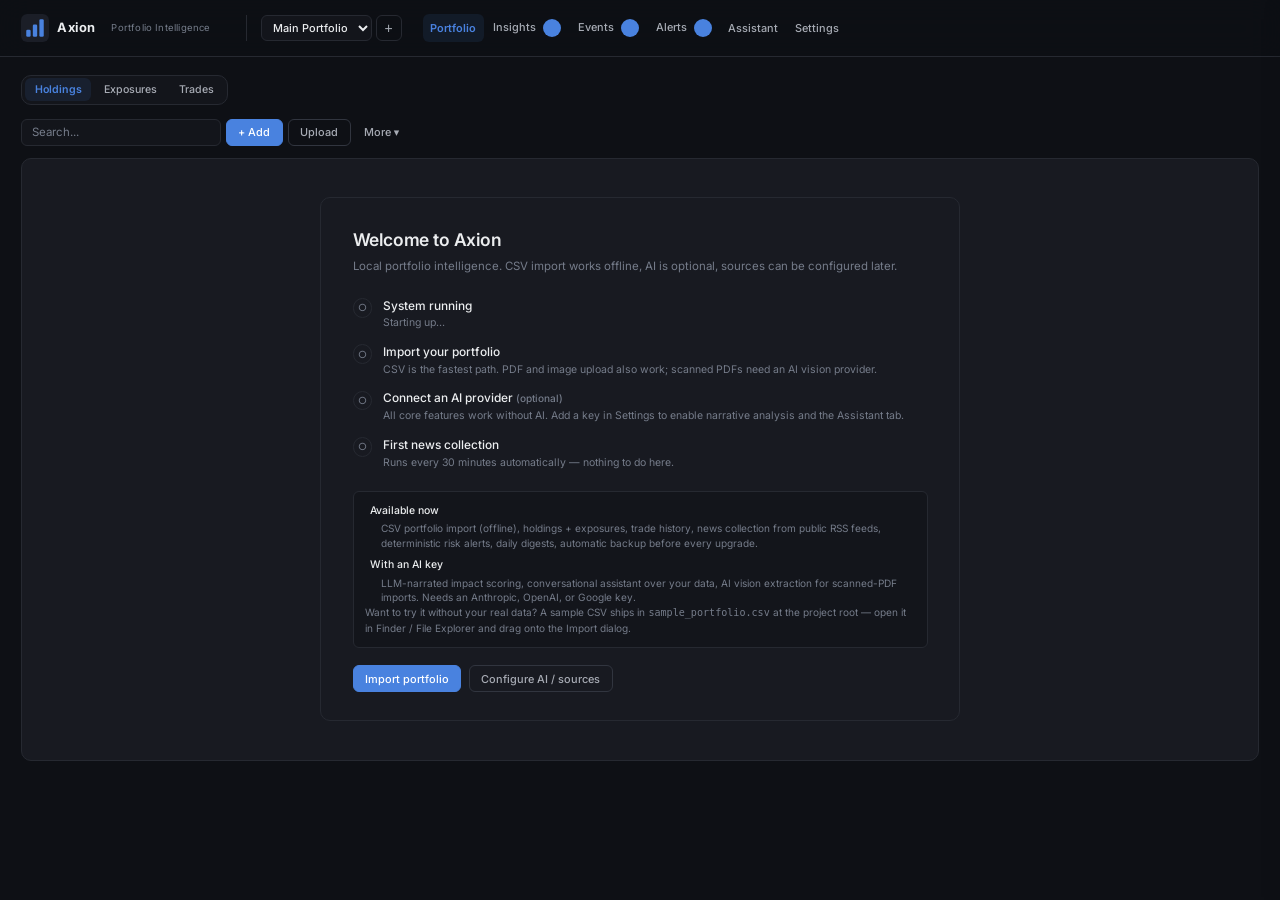
==== commit f437170d: "Phase 10: add revenue geography exposure foundation Introduce the long-overdue distinction between *" ====
--- a/dashboard/index.html
+++ b/dashboard/index.html
@@ -91,6 +91,54 @@
                             <div class="card"><div class="spinner">Loading...</div></div>
                             <div class="card"><div class="spinner">Loading...</div></div>
                         </div>
+
+                        <!--
+                          Phase 10 — Revenue geography card.  Deliberately
+                          separated from the legacy Listing-country card so
+                          operators see the difference at a glance.  Backed
+                          by /api/v1/exposures/revenue-geography (manual
+                          upload only — no listing-country fallback).
+                        -->
+                        <div class="card revenue-geo-card" id="revenue-geo-card">
+                            <div class="card-header revenue-geo-header">
+                                <span>Revenue geography</span>
+                                <span class="text-sm text-muted">Where companies actually earn money — separate from listing country.</span>
+                            </div>
+                            <div class="revenue-geo-toolbar">
+                                <span id="rg-status-badge" class="rg-status-badge" hidden></span>
+                                <select id="rg-fiscal-year" class="select-input" aria-label="Fiscal year">
+                                    <option value="">Latest fiscal year</option>
+                                </select>
+                                <button id="rg-import-btn" class="btn btn-outline btn-sm" type="button" title="Import a revenue-geography CSV">Import CSV</button>
+                                <button id="rg-refresh-btn" class="btn btn-ghost btn-sm" type="button" title="Reload">Refresh</button>
+                            </div>
+                            <div id="rg-empty" class="rg-empty" hidden></div>
+                            <div id="rg-chart" class="rg-chart" role="region" aria-label="Revenue geography breakdown"></div>
+                            <details id="rg-missing-details" class="rg-missing-details" hidden>
+                                <summary id="rg-missing-summary">Holdings without revenue breakdowns</summary>
+                                <div id="rg-missing-list"></div>
+                            </details>
+                            <div id="rg-notes" class="rg-notes text-sm text-muted"></div>
+                        </div>
+
+                        <!-- Import CSV drawer for revenue geography -->
+                        <dialog id="rg-import-dialog" class="ce-dialog" aria-labelledby="rg-import-title">
+                            <form method="dialog" onsubmit="return false;">
+                                <h3 id="rg-import-title">Import revenue geography (CSV)</h3>
+                                <p class="text-sm text-muted">
+                                    Required columns: <code>region</code>, <code>revenue_share</code>, and at least one of <code>ticker</code> / <code>isin</code>.
+                                    Optional: <code>country</code>, <code>company_name</code>, <code>fiscal_year</code>, <code>period</code>, <code>currency</code>, <code>source_name</code>, <code>source_url</code>.
+                                    <code>revenue_share</code> accepts <code>0.45</code>, <code>45</code>, or <code>45%</code>. Rows match holdings by ISIN first, then ticker, scoped to the active portfolio.
+                                    Listing country is <strong>not</strong> used to fill gaps.
+                                </p>
+                                <textarea id="rg-import-textarea" class="ce-import-textarea" rows="14" placeholder="ticker,isin,company_name,fiscal_year,period,region,country,revenue_share,source_name,source_url"></textarea>
+                                <div id="rg-import-result" class="ce-import-result"></div>
+                                <div class="ce-dialog-actions">
+                                    <button id="rg-import-cancel" class="btn btn-ghost" type="button">Cancel</button>
+                                    <button id="rg-import-submit" class="btn btn-primary" type="button">Import</button>
+                                </div>
+                            </form>
+                        </dialog>
                     </div>
 
                     <!-- Trades sub-tab -->
--- a/dashboard/css/styles.css
+++ b/dashboard/css/styles.css
@@ -3185,3 +3185,85 @@
     margin-top: 0.3rem;
 }
 
+
+/* ================================================================ */
+/* Phase 10 — Revenue geography card                                */
+/* ================================================================ */
+
+.revenue-geo-card {
+    margin-top: 0.85rem;
+}
+.revenue-geo-header {
+    display: flex;
+    flex-wrap: wrap;
+    gap: 0.4rem 0.7rem;
+    align-items: baseline;
+}
+.revenue-geo-toolbar {
+    display: flex;
+    flex-wrap: wrap;
+    align-items: center;
+    gap: 0.4rem;
+    margin-bottom: 0.5rem;
+}
+.rg-status-badge {
+    display: inline-flex;
+    align-items: center;
+    padding: 0.18rem 0.55rem;
+    border-radius: 999px;
+    font-size: 0.72rem;
+    font-weight: 600;
+    border: 1px solid var(--border);
+    background: var(--surface);
+    color: var(--muted-fg);
+}
+.rg-status-badge[data-status="missing"]   { background: var(--warning-bg); color: var(--warning); border-color: var(--warning); }
+.rg-status-badge[data-status="partial"]   { background: var(--warning-bg); color: var(--warning); border-color: var(--warning); }
+.rg-status-badge[data-status="available"] { background: var(--primary-bg); color: var(--primary); border-color: var(--primary); }
+
+.rg-chart {
+    display: flex;
+    flex-direction: column;
+    gap: 0.35rem;
+    margin-top: 0.4rem;
+}
+.rg-empty {
+    margin-bottom: 0.5rem;
+}
+.rg-bucket-data {
+    background: var(--primary);
+    height: 100%;
+}
+.rg-bucket-leftover {
+    background: hsl(30, 60%, 55%);
+    height: 100%;
+}
+.rg-bucket-missing {
+    background: var(--muted-fg);
+    height: 100%;
+}
+.rg-missing-details {
+    margin-top: 0.7rem;
+    border: 1px solid var(--border);
+    border-radius: var(--radius);
+    padding: 0.5rem 0.75rem;
+    background: var(--surface);
+}
+.rg-missing-details summary {
+    cursor: pointer;
+    font-weight: 600;
+    color: var(--muted-fg);
+}
+.rg-missing-ul {
+    margin-top: 0.45rem;
+    padding-left: 1.1rem;
+}
+.rg-notes {
+    margin-top: 0.6rem;
+}
+
+.exposure-subtitle {
+    margin-left: 0.5rem;
+    font-weight: 400;
+}
+
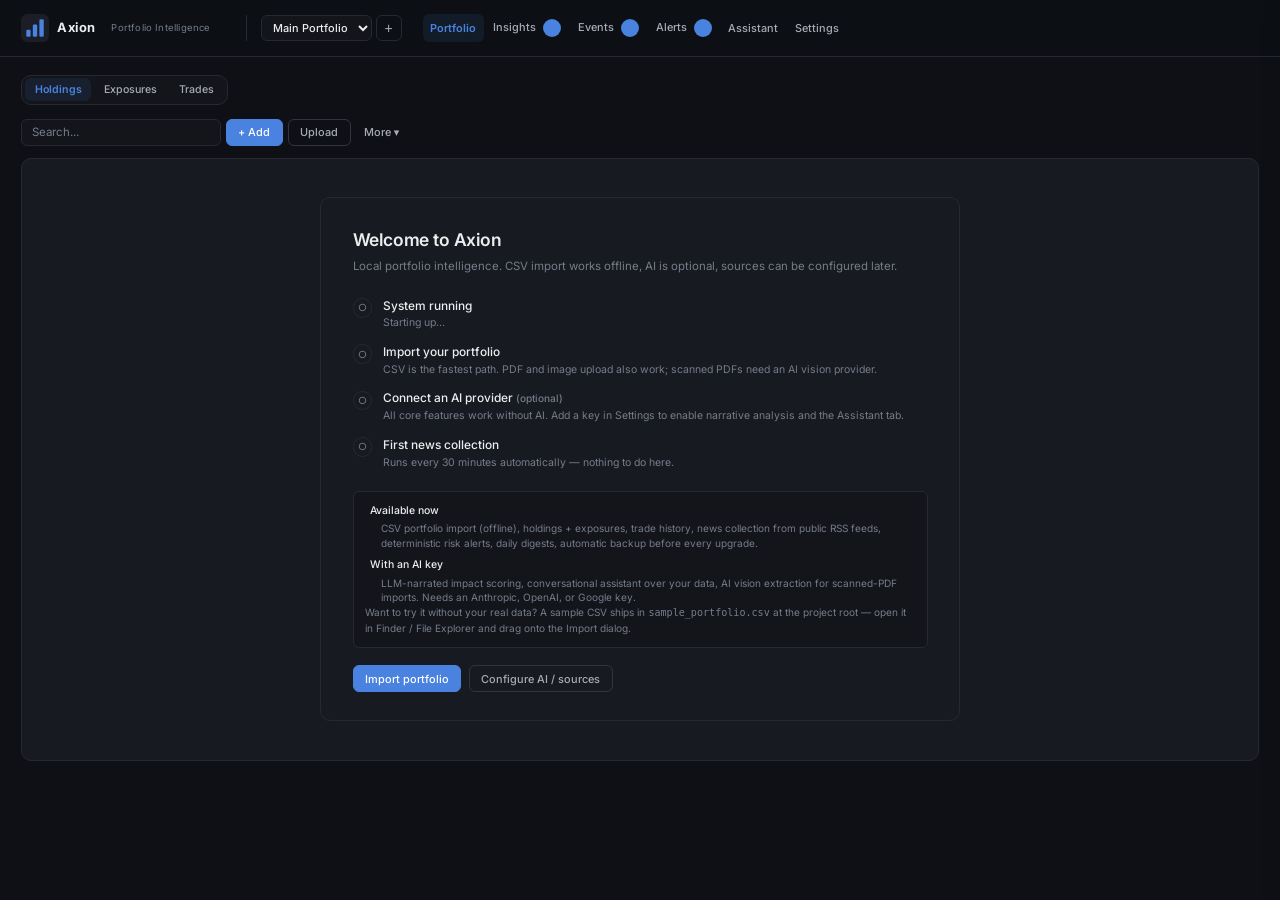
==== commit 799f1fd9: "Phase 12: upgrade grounded Insights intelligence surface Connect News, Corporate Events, Alerts, Hol" ====
--- a/dashboard/index.html
+++ b/dashboard/index.html
@@ -121,21 +121,69 @@
                             <div id="rg-notes" class="rg-notes text-sm text-muted"></div>
                         </div>
 
-                        <!-- Import CSV drawer for revenue geography -->
-                        <dialog id="rg-import-dialog" class="ce-dialog" aria-labelledby="rg-import-title">
+                        <!--
+                          Import revenue-geography dialog.  Two tabs:
+                            * Manual CSV (Phase 10 — primary, always supported)
+                            * AI extract from report (Phase 11 — review-first;
+                              the operator edits + confirms before persistence)
+                        -->
+                        <dialog id="rg-import-dialog" class="ce-dialog rg-import-dialog" aria-labelledby="rg-import-title">
                             <form method="dialog" onsubmit="return false;">
-                                <h3 id="rg-import-title">Import revenue geography (CSV)</h3>
-                                <p class="text-sm text-muted">
-                                    Required columns: <code>region</code>, <code>revenue_share</code>, and at least one of <code>ticker</code> / <code>isin</code>.
-                                    Optional: <code>country</code>, <code>company_name</code>, <code>fiscal_year</code>, <code>period</code>, <code>currency</code>, <code>source_name</code>, <code>source_url</code>.
-                                    <code>revenue_share</code> accepts <code>0.45</code>, <code>45</code>, or <code>45%</code>. Rows match holdings by ISIN first, then ticker, scoped to the active portfolio.
-                                    Listing country is <strong>not</strong> used to fill gaps.
-                                </p>
-                                <textarea id="rg-import-textarea" class="ce-import-textarea" rows="14" placeholder="ticker,isin,company_name,fiscal_year,period,region,country,revenue_share,source_name,source_url"></textarea>
-                                <div id="rg-import-result" class="ce-import-result"></div>
-                                <div class="ce-dialog-actions">
-                                    <button id="rg-import-cancel" class="btn btn-ghost" type="button">Cancel</button>
-                                    <button id="rg-import-submit" class="btn btn-primary" type="button">Import</button>
+                                <h3 id="rg-import-title">Add revenue geography</h3>
+                                <div class="rg-tabs" role="tablist" aria-label="Add revenue geography mode">
+                                    <button type="button" id="rg-tab-csv" class="rg-tab active" role="tab" aria-selected="true" data-rg-tab="csv">Manual CSV</button>
+                                    <button type="button" id="rg-tab-ai" class="rg-tab" role="tab" aria-selected="false" data-rg-tab="ai">AI extract from report</button>
+                                </div>
+
+                                <!-- Tab 1: Manual CSV -->
+                                <div id="rg-pane-csv" class="rg-pane active" role="tabpanel">
+                                    <p class="text-sm text-muted">
+                                        Required columns: <code>region</code>, <code>revenue_share</code>, and at least one of <code>ticker</code> / <code>isin</code>.
+                                        Optional: <code>country</code>, <code>company_name</code>, <code>fiscal_year</code>, <code>period</code>, <code>currency</code>, <code>source_name</code>, <code>source_url</code>.
+                                        <code>revenue_share</code> accepts <code>0.45</code>, <code>45</code>, or <code>45%</code>. Rows match holdings by ISIN first, then ticker, scoped to the active portfolio.
+                                        Listing country is <strong>not</strong> used to fill gaps.
+                                    </p>
+                                    <textarea id="rg-import-textarea" class="ce-import-textarea" rows="14" placeholder="ticker,isin,company_name,fiscal_year,period,region,country,revenue_share,source_name,source_url"></textarea>
+                                    <div id="rg-import-result" class="ce-import-result"></div>
+                                    <div class="ce-dialog-actions">
+                                        <button id="rg-import-cancel" class="btn btn-ghost" type="button">Cancel</button>
+                                        <button id="rg-import-submit" class="btn btn-primary" type="button">Import</button>
+                                    </div>
+                                </div>
+
+                                <!-- Tab 2: AI extraction (review-first) -->
+                                <div id="rg-pane-ai" class="rg-pane" role="tabpanel" hidden>
+                                    <p class="text-sm text-muted">
+                                        Upload a PDF annual report (or paste the regional-revenue passage as text). Axion runs a strict, anti-hallucination extraction prompt and shows you the candidate rows. <strong>Nothing is saved until you click <em>Confirm</em>.</strong> AI extraction requires an API key (Settings → AI Configuration); the feature is optional, and manual CSV always works.
+                                    </p>
+                                    <div id="rg-ai-status" class="rg-ai-status" hidden></div>
+                                    <div class="rg-ai-inputs">
+                                        <label class="text-sm">
+                                            <span class="rg-ai-label">PDF file</span>
+                                            <input id="rg-ai-file" type="file" accept="application/pdf">
+                                        </label>
+                                        <label class="text-sm">
+                                            <span class="rg-ai-label">Or paste text (used if no file is selected)</span>
+                                            <textarea id="rg-ai-text" rows="6" class="ce-import-textarea" placeholder="e.g. 'FY2025 revenue by region: North America 60%, Europe 30%, Rest of world 10%'"></textarea>
+                                        </label>
+                                        <div class="rg-ai-hints">
+                                            <label class="text-sm"><span class="rg-ai-label">Ticker hint (optional)</span><input id="rg-ai-ticker" type="text" placeholder="AAPL" class="input"></label>
+                                            <label class="text-sm"><span class="rg-ai-label">ISIN hint (optional)</span><input id="rg-ai-isin" type="text" placeholder="US0378331005" class="input"></label>
+                                        </div>
+                                        <div class="ce-dialog-actions">
+                                            <button id="rg-ai-extract" class="btn btn-primary" type="button">Extract candidates</button>
+                                        </div>
+                                    </div>
+                                    <div id="rg-ai-review" class="rg-ai-review" hidden>
+                                        <h4 class="rg-ai-review-title">Review extracted rows</h4>
+                                        <p class="text-sm text-muted" id="rg-ai-review-meta"></p>
+                                        <div id="rg-ai-candidates" class="rg-ai-candidates"></div>
+                                        <div id="rg-ai-confirm-result" class="ce-import-result"></div>
+                                        <div class="ce-dialog-actions">
+                                            <button id="rg-ai-discard" class="btn btn-ghost" type="button">Discard</button>
+                                            <button id="rg-ai-confirm" class="btn btn-primary" type="button">Confirm &amp; save</button>
+                                        </div>
+                                    </div>
                                 </div>
                             </form>
                         </dialog>
@@ -159,6 +207,7 @@
                 <!-- Intelligence Tab (parent) -->
                 <div id="tab-intelligence" class="tab-panel" role="tabpanel">
                     <div class="sub-tabs" role="tablist" aria-label="Intelligence sections">
+                        <button class="sub-tab" data-subtab="overview" data-parent="intelligence">Overview</button>
                         <button class="sub-tab active" data-subtab="events" data-parent="intelligence">News</button>
                         <button class="sub-tab" data-subtab="analysis" data-parent="intelligence">Analysis</button>
                         <button class="sub-tab" data-subtab="digest" data-parent="intelligence">Digest</button>
@@ -166,6 +215,51 @@
                             Inbox
                             <span id="inbox-unread-badge" class="inbox-badge" hidden>0</span>
                         </button>
+                    </div>
+
+                    <!--
+                      Phase 12 — Insights → Overview sub-tab.  Renders the
+                      deterministic InsightCard list with an optional
+                      grounded-AI narrator toggle.  Existing sub-tabs
+                      (News / Analysis / Digest / Inbox) are unchanged.
+                    -->
+                    <div id="subtab-overview" class="sub-panel">
+                        <div class="tab-header">
+                            <h2>Overview</h2>
+                            <div class="tab-actions">
+                                <label class="text-sm text-muted insights-ai-toggle">
+                                    <input type="checkbox" id="insights-include-ai">
+                                    AI narrate (optional)
+                                </label>
+                                <select id="insights-category-filter" class="select-input" aria-label="Category">
+                                    <option value="">All categories</option>
+                                    <option value="news_impact">News impact</option>
+                                    <option value="corporate_event">Corporate event</option>
+                                    <option value="revenue_geography">Revenue geography</option>
+                                    <option value="listing_country">Listing country</option>
+                                    <option value="factor_sensitivity">Factor sensitivity</option>
+                                    <option value="alert">Alert</option>
+                                    <option value="data_gap">Data gap</option>
+                                </select>
+                                <select id="insights-severity-filter" class="select-input" aria-label="Severity">
+                                    <option value="">All severities</option>
+                                    <option value="critical">Critical</option>
+                                    <option value="high">High</option>
+                                    <option value="medium">Medium</option>
+                                    <option value="low">Low</option>
+                                    <option value="info">Info</option>
+                                </select>
+                                <button id="insights-refresh-btn" class="btn btn-ghost btn-sm" type="button">Refresh</button>
+                            </div>
+                        </div>
+                        <p class="text-sm text-muted" style="margin:0 0 0.6rem 0;line-height:1.5;max-width:780px;">
+                            Deterministic, evidence-backed cards built from News, Corporate Events, Holdings, Listing country, Revenue geography, Alerts, Relationships, and Factor sensitivities. AI narrator is optional and never adds facts.
+                        </p>
+                        <div id="insights-coverage" class="insights-coverage" hidden></div>
+                        <div id="insights-grounding-banner" class="insights-grounding-banner" hidden></div>
+                        <div id="insights-cards" class="insights-cards">
+                            <div class="spinner">Loading insights...</div>
+                        </div>
                     </div>
 
                     <!-- Inbox sub-tab (Phase 9P) -->
--- a/dashboard/css/styles.css
+++ b/dashboard/css/styles.css
@@ -3267,3 +3267,261 @@
     font-weight: 400;
 }
 
+
+/* ================================================================ */
+/* Phase 11 — Review-first AI extraction tabs                       */
+/* ================================================================ */
+
+.rg-import-dialog {
+    max-width: 920px;
+}
+.rg-tabs {
+    display: flex;
+    gap: 0.4rem;
+    margin-bottom: 0.6rem;
+    border-bottom: 1px solid var(--border);
+}
+.rg-tab {
+    background: transparent;
+    border: 1px solid transparent;
+    border-bottom: none;
+    padding: 0.4rem 0.8rem;
+    cursor: pointer;
+    color: var(--muted-fg);
+    font-size: 0.85rem;
+    border-top-left-radius: var(--radius);
+    border-top-right-radius: var(--radius);
+}
+.rg-tab.active {
+    color: var(--foreground);
+    border-color: var(--border);
+    background: var(--card);
+    margin-bottom: -1px;
+}
+.rg-pane[hidden] { display: none; }
+
+.rg-ai-status {
+    padding: 0.45rem 0.7rem;
+    border-radius: var(--radius);
+    margin-bottom: 0.5rem;
+    background: var(--surface);
+    border: 1px solid var(--border);
+    font-size: 0.85rem;
+    color: var(--muted-fg);
+}
+.rg-ai-status[data-status="success"] {
+    background: var(--primary-bg);
+    color: var(--primary);
+    border-color: var(--primary);
+}
+.rg-ai-status[data-status="no_revenue_geography_found"],
+.rg-ai-status[data-status="missing_key"],
+.rg-ai-status[data-status="disabled"],
+.rg-ai-status[data-status="unsupported_file"],
+.rg-ai-status[data-status="extraction_failed"],
+.rg-ai-status[data-status="error"] {
+    background: var(--warning-bg);
+    color: var(--warning);
+    border-color: var(--warning);
+}
+
+.rg-ai-inputs {
+    display: flex;
+    flex-direction: column;
+    gap: 0.6rem;
+}
+.rg-ai-label {
+    display: block;
+    font-weight: 600;
+    color: var(--muted-fg);
+    margin-bottom: 0.2rem;
+}
+.rg-ai-hints {
+    display: flex;
+    gap: 0.6rem;
+    flex-wrap: wrap;
+}
+.rg-ai-hints label { flex: 1; min-width: 180px; }
+
+.rg-ai-review { margin-top: 0.8rem; }
+.rg-ai-review-title {
+    margin: 0.4rem 0 0.3rem;
+    font-size: 1rem;
+    color: var(--foreground);
+}
+.rg-ai-candidates {
+    overflow-x: auto;
+    border: 1px solid var(--border);
+    border-radius: var(--radius);
+    margin-top: 0.45rem;
+}
+.rg-ai-table {
+    width: 100%;
+    border-collapse: collapse;
+    font-size: 0.82rem;
+}
+.rg-ai-table th, .rg-ai-table td {
+    padding: 0.35rem 0.45rem;
+    border-bottom: 1px solid var(--border);
+    text-align: left;
+    vertical-align: top;
+}
+.rg-ai-input {
+    width: 100%;
+    padding: 0.18rem 0.35rem;
+    border: 1px solid var(--border);
+    border-radius: var(--radius);
+    background: var(--surface);
+    color: var(--foreground);
+    font-size: 0.78rem;
+}
+.rg-ai-input-narrow { max-width: 8rem; }
+.rg-ai-conf {
+    font-variant-numeric: tabular-nums;
+    color: var(--muted-fg);
+}
+.rg-ai-evidence {
+    max-width: 320px;
+    color: var(--muted-fg);
+    font-size: 0.74rem;
+}
+.rg-ai-row-remove {
+    color: var(--muted-fg);
+    padding: 0.1rem 0.45rem;
+}
+
+/* ================================================================ */
+/* Phase 12 — Insights Overview cards                               */
+/* ================================================================ */
+
+.insights-coverage {
+    background: var(--surface);
+    border: 1px solid var(--border);
+    border-radius: var(--radius);
+    padding: 0.55rem 0.85rem;
+    margin-bottom: 0.5rem;
+    font-size: 0.82rem;
+    color: var(--muted-fg);
+}
+.insights-coverage-row {
+    display: flex;
+    flex-wrap: wrap;
+    gap: 0.35rem 1.1rem;
+}
+.insights-coverage-row strong {
+    color: var(--foreground);
+}
+
+.insights-grounding-banner {
+    padding: 0.4rem 0.7rem;
+    border-radius: var(--radius);
+    margin-bottom: 0.5rem;
+    font-size: 0.78rem;
+    background: var(--surface);
+    color: var(--muted-fg);
+    border-left: 3px solid var(--border);
+}
+.insights-grounding-banner[data-status="ai_grounded"] {
+    background: var(--primary-bg);
+    color: var(--primary);
+    border-left-color: var(--primary);
+}
+.insights-grounding-banner[data-status="ai_unavailable"],
+.insights-grounding-banner[data-status="ai_failed"] {
+    background: var(--warning-bg);
+    color: var(--warning);
+    border-left-color: var(--warning);
+}
+
+.insights-cards {
+    display: grid;
+    grid-template-columns: repeat(auto-fill, minmax(360px, 1fr));
+    gap: 0.6rem;
+}
+.insight-card {
+    border: 1px solid var(--border);
+    border-radius: var(--radius-lg);
+    padding: 0.7rem 0.85rem;
+    background: var(--card);
+    display: flex;
+    flex-direction: column;
+    gap: 0.35rem;
+}
+.insight-card.insight-sev-critical {
+    border-left: 3px solid var(--danger);
+}
+.insight-card.insight-sev-high {
+    border-left: 3px solid hsl(0, 60%, 60%);
+}
+.insight-card.insight-sev-medium {
+    border-left: 3px solid var(--warning);
+}
+.insight-card.insight-sev-low,
+.insight-card.insight-sev-info {
+    border-left: 3px solid var(--border);
+}
+.insight-card-head {
+    display: flex;
+    flex-wrap: wrap;
+    gap: 0.3rem;
+    align-items: center;
+}
+.insight-card-title {
+    font-weight: 600;
+    color: var(--foreground);
+    line-height: 1.35;
+}
+.insight-card-summary {
+    font-size: 0.86rem;
+    color: var(--foreground);
+    line-height: 1.45;
+}
+.insight-why {
+    font-size: 0.78rem;
+    color: var(--muted-fg);
+    line-height: 1.45;
+    border-left: 2px solid var(--border);
+    padding-left: 0.55rem;
+}
+.insight-tickers {
+    display: flex;
+    flex-wrap: wrap;
+    gap: 0.25rem;
+}
+.insight-evidence {
+    display: flex;
+    flex-wrap: wrap;
+    gap: 0.25rem;
+}
+.insight-evidence-chip {
+    font-size: 0.7rem;
+    padding: 0.12rem 0.5rem;
+    border-radius: 999px;
+    background: var(--surface);
+    border: 1px solid var(--border);
+    color: var(--muted-fg);
+}
+.insight-action {
+    font-size: 0.8rem;
+    color: var(--muted-fg);
+    line-height: 1.4;
+}
+.insight-action strong { color: var(--foreground); }
+.insight-links {
+    display: flex;
+    flex-wrap: wrap;
+    gap: 0.3rem;
+    margin-top: 0.3rem;
+}
+.insight-ai-pill {
+    background: var(--primary-bg);
+    color: var(--primary);
+    border: 1px solid var(--primary);
+}
+.insights-ai-toggle {
+    display: inline-flex;
+    align-items: center;
+    gap: 0.3rem;
+    margin-right: 0.6rem;
+    cursor: pointer;
+}
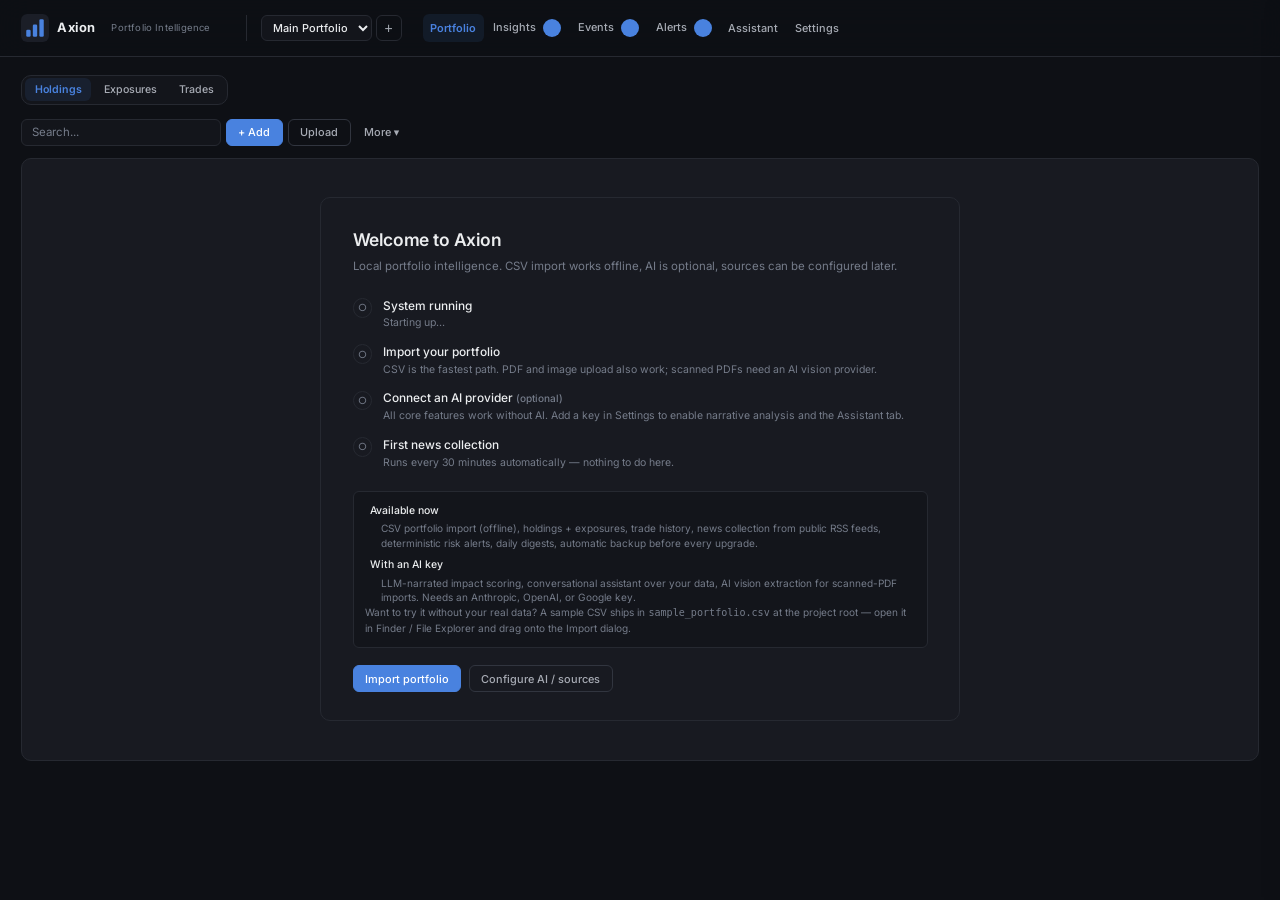
==== commit 09a9f22c: "Phase 13: insights notification + scheduling layer Make Phase 12 InsightCards actionable and persist" ====
--- a/dashboard/index.html
+++ b/dashboard/index.html
@@ -249,6 +249,8 @@
                                     <option value="low">Low</option>
                                     <option value="info">Info</option>
                                 </select>
+                                <span id="insights-last-generated" class="text-xs text-muted insights-last-generated" hidden></span>
+                                <button id="insights-run-now-btn" class="btn btn-outline btn-sm" type="button" title="Run insight generation now (writes a snapshot, notifies new + escalated cards)">Run now</button>
                                 <button id="insights-refresh-btn" class="btn btn-ghost btn-sm" type="button">Refresh</button>
                             </div>
                         </div>
--- a/dashboard/css/styles.css
+++ b/dashboard/css/styles.css
@@ -3525,3 +3525,26 @@
     margin-right: 0.6rem;
     cursor: pointer;
 }
+
+/* Phase 13 — Insight notification pills + Last-generated stamp */
+.insight-notif-pill {
+    margin-left: 0.2rem;
+}
+.insight-notif-new {
+    background: var(--primary-bg);
+    color: var(--primary);
+    border: 1px solid var(--primary);
+}
+.insight-notif-escalated {
+    background: hsl(0, 65%, 90%);
+    color: hsl(0, 65%, 35%);
+    border: 1px solid hsl(0, 65%, 55%);
+}
+.insight-notif-notified {
+    opacity: 0.8;
+}
+.insights-last-generated {
+    align-self: center;
+    margin-right: 0.4rem;
+    font-variant-numeric: tabular-nums;
+}
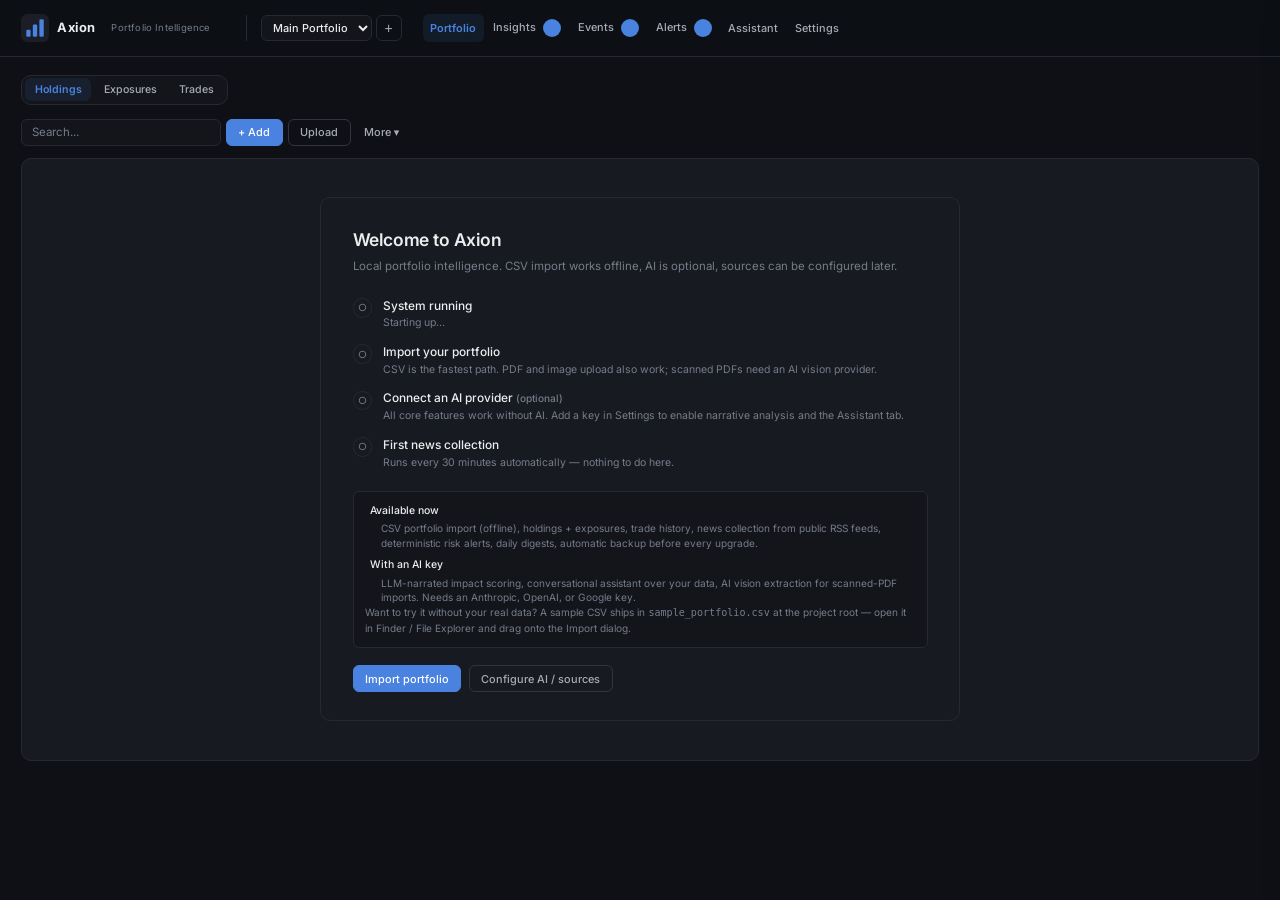
==== commit 876df6c0: "Phase 14: add Insights history and saved-view integration Make the Phase 13 ``insight_snapshots`` ta" ====
--- a/dashboard/index.html
+++ b/dashboard/index.html
@@ -259,6 +259,33 @@
                         </p>
                         <div id="insights-coverage" class="insights-coverage" hidden></div>
                         <div id="insights-grounding-banner" class="insights-grounding-banner" hidden></div>
+
+                        <!--
+                          Phase 14 — Insights history deck.  Built from the
+                          local insight_snapshots table; never re-runs AI
+                          narration.  Empty by design on fresh DB.
+                        -->
+                        <div id="insights-history" class="insights-history">
+                            <div class="insights-history-header">
+                                <h3 class="insights-history-title">What changed</h3>
+                                <div class="insights-history-controls">
+                                    <div class="insights-history-pills" role="group" aria-label="Time window">
+                                        <button type="button" class="insights-history-pill" data-history-window="7">7d</button>
+                                        <button type="button" class="insights-history-pill active" data-history-window="30">30d</button>
+                                        <button type="button" class="insights-history-pill" data-history-window="90">90d</button>
+                                    </div>
+                                    <select id="insights-history-state" class="select-input" aria-label="State">
+                                        <option value="">All states</option>
+                                        <option value="new">New only</option>
+                                        <option value="escalated">Escalated only</option>
+                                    </select>
+                                </div>
+                            </div>
+                            <div id="insights-history-summary" class="insights-history-summary"></div>
+                            <div id="insights-history-sparkline" class="insights-history-sparkline" aria-hidden="true"></div>
+                            <div id="insights-history-list" class="insights-history-list"></div>
+                        </div>
+
                         <div id="insights-cards" class="insights-cards">
                             <div class="spinner">Loading insights...</div>
                         </div>
--- a/dashboard/css/styles.css
+++ b/dashboard/css/styles.css
@@ -3548,3 +3548,159 @@
     margin-right: 0.4rem;
     font-variant-numeric: tabular-nums;
 }
+
+/* ================================================================ */
+/* Phase 14 — Insights history deck + sparkline                     */
+/* ================================================================ */
+
+.insights-history {
+    margin: 0.55rem 0 0.8rem 0;
+    padding: 0.7rem 0.85rem;
+    background: var(--card);
+    border: 1px solid var(--border);
+    border-radius: var(--radius-lg);
+}
+.insights-history-header {
+    display: flex;
+    align-items: center;
+    justify-content: space-between;
+    flex-wrap: wrap;
+    gap: 0.5rem;
+    margin-bottom: 0.55rem;
+}
+.insights-history-title {
+    margin: 0;
+    font-size: 0.9rem;
+    color: var(--muted-fg);
+    text-transform: uppercase;
+    letter-spacing: 0.05em;
+    font-weight: 600;
+}
+.insights-history-controls {
+    display: flex;
+    align-items: center;
+    gap: 0.45rem;
+}
+.insights-history-pills {
+    display: inline-flex;
+    gap: 0.25rem;
+}
+.insights-history-pill {
+    background: var(--surface);
+    border: 1px solid var(--border);
+    color: var(--muted-fg);
+    border-radius: 999px;
+    padding: 0.2rem 0.6rem;
+    font-size: 0.72rem;
+    cursor: pointer;
+    transition: background 0.12s, color 0.12s, border-color 0.12s;
+}
+.insights-history-pill:hover {
+    background: var(--primary-bg);
+    color: var(--primary);
+    border-color: var(--primary);
+}
+.insights-history-pill.active {
+    background: var(--primary-bg);
+    color: var(--primary);
+    border-color: var(--primary);
+}
+.insights-history-summary {
+    display: flex;
+    flex-wrap: wrap;
+    gap: 0.35rem;
+    margin-bottom: 0.5rem;
+}
+.insights-history-chip {
+    display: inline-flex;
+    align-items: center;
+    gap: 0.25rem;
+    padding: 0.18rem 0.55rem;
+    border-radius: 999px;
+    font-size: 0.72rem;
+    border: 1px solid var(--border);
+    background: var(--surface);
+    color: var(--muted-fg);
+}
+.insights-history-chip-new {
+    background: var(--primary-bg);
+    color: var(--primary);
+    border-color: var(--primary);
+}
+.insights-history-chip-escalated {
+    background: hsl(0, 65%, 90%);
+    color: hsl(0, 65%, 35%);
+    border-color: hsl(0, 65%, 55%);
+}
+.insights-history-chip strong {
+    font-weight: 700;
+    color: inherit;
+}
+.insights-history-sparkline {
+    display: flex;
+    align-items: flex-end;
+    gap: 2px;
+    height: 36px;
+    margin-bottom: 0.55rem;
+    padding: 0.25rem 0;
+}
+.insights-history-bar {
+    flex: 1 1 0;
+    min-width: 3px;
+    display: flex;
+    flex-direction: column;
+    justify-content: flex-end;
+    height: 100%;
+    background: transparent;
+    border-bottom: 1px solid var(--border);
+}
+.insights-history-bar-segment {
+    width: 100%;
+}
+.insights-history-bar-new       { background: var(--primary); }
+.insights-history-bar-escalated { background: hsl(0, 60%, 55%); }
+.insights-history-bar-unchanged { background: var(--border); }
+
+.insights-history-list {
+    display: flex;
+    flex-direction: column;
+    gap: 0.4rem;
+}
+.insights-history-row {
+    border: 1px solid var(--border);
+    border-radius: var(--radius);
+    padding: 0.5rem 0.65rem;
+    background: var(--card);
+    display: flex;
+    flex-direction: column;
+    gap: 0.25rem;
+}
+.insights-history-row-head {
+    display: flex;
+    align-items: center;
+    flex-wrap: wrap;
+    gap: 0.3rem;
+}
+.insights-history-row-title {
+    font-weight: 500;
+    color: var(--foreground);
+    line-height: 1.35;
+}
+.insights-history-row-actions {
+    display: flex;
+    gap: 0.3rem;
+}
+.insights-history-time {
+    margin-left: auto;
+    font-size: 0.7rem;
+}
+.insights-history-state-chip {
+    text-transform: uppercase;
+    letter-spacing: 0.04em;
+    font-size: 0.66rem;
+}
+.insights-history-empty {
+    padding: 0.85rem 0.6rem;
+    text-align: left;
+    color: var(--muted-fg);
+}
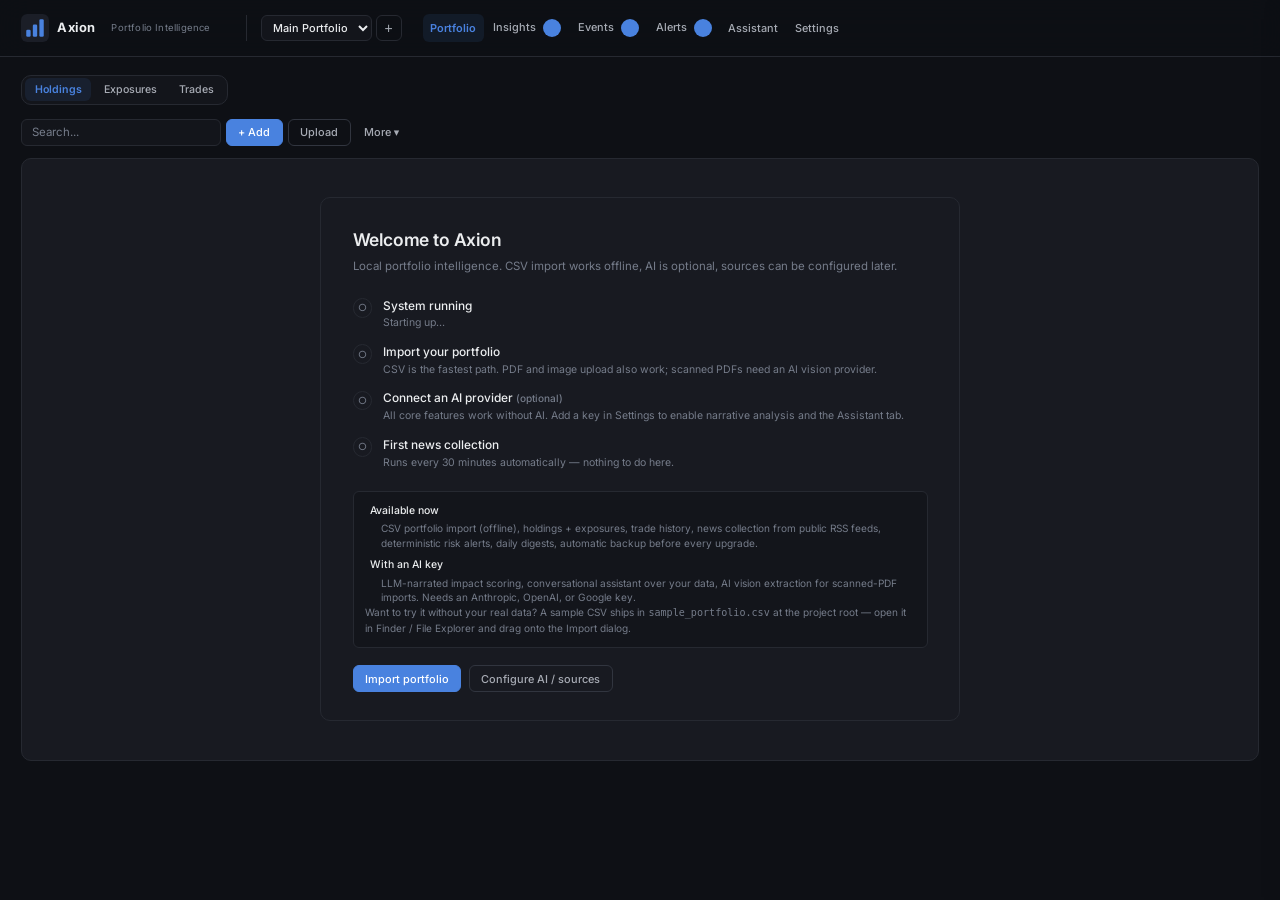
==== commit 4f437fcd: "Phase 15: add Insights export and shareable state Insights → Overview ships an Export + Share toolba" ====
--- a/dashboard/index.html
+++ b/dashboard/index.html
@@ -252,6 +252,18 @@
                                 <span id="insights-last-generated" class="text-xs text-muted insights-last-generated" hidden></span>
                                 <button id="insights-run-now-btn" class="btn btn-outline btn-sm" type="button" title="Run insight generation now (writes a snapshot, notifies new + escalated cards)">Run now</button>
                                 <button id="insights-refresh-btn" class="btn btn-ghost btn-sm" type="button">Refresh</button>
+                                <!--
+                                  Phase 15 — Export + Share toolbar.  Buttons
+                                  read the live filter state and call the new
+                                  /insights/export endpoints; the copy-share
+                                  button writes a deep link with the current
+                                  filter set to the clipboard.
+                                -->
+                                <span class="insights-export-toolbar" role="group" aria-label="Export and share">
+                                    <button id="insights-export-csv-btn" class="btn btn-ghost btn-sm" type="button" title="Download the current Insights Overview as a CSV (current cards + recent history transitions)">Export CSV</button>
+                                    <button id="insights-export-json-btn" class="btn btn-ghost btn-sm" type="button" title="Download the current Insights Overview as JSON">Export JSON</button>
+                                    <button id="insights-copy-link-btn" class="btn btn-ghost btn-sm" type="button" title="Copy a shareable link that restores the current Overview filters">Copy share link</button>
+                                </span>
                             </div>
                         </div>
                         <p class="text-sm text-muted" style="margin:0 0 0.6rem 0;line-height:1.5;max-width:780px;">
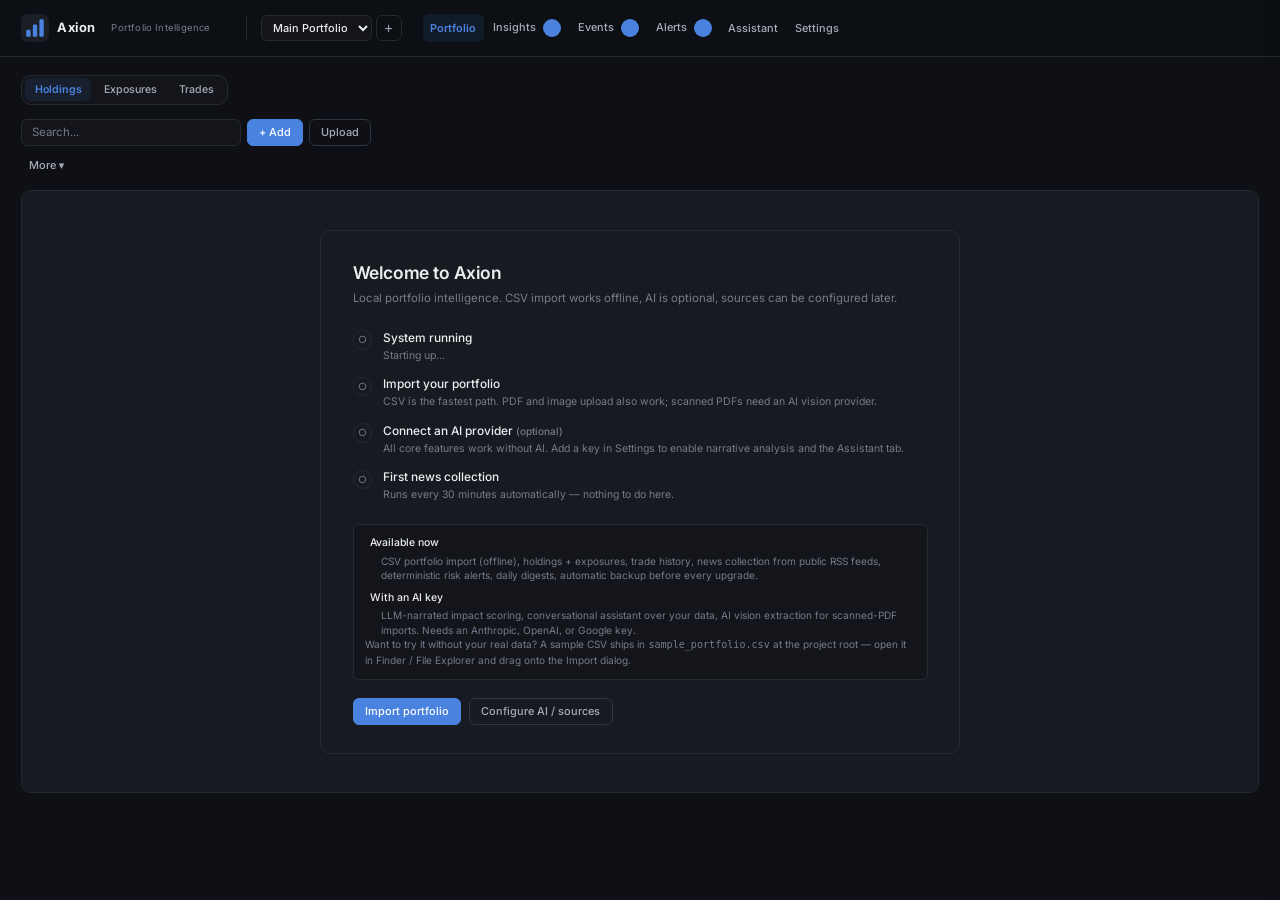
==== commit 23d14833: "Phase 23: improve dashboard accessibility and keyboard UX Focused, additive accessibility fixes to t" ====
--- a/dashboard/index.html
+++ b/dashboard/index.html
@@ -76,7 +76,7 @@
                             </div>
                         </div>
                         <div class="card">
-                            <div id="holdings-table"><div class="spinner">Loading holdings...</div></div>
+                            <div id="holdings-table" aria-live="polite"><div class="spinner">Loading holdings...</div></div>
                         </div>
                     </div>
 
@@ -298,7 +298,7 @@
                             <div id="insights-history-list" class="insights-history-list"></div>
                         </div>
 
-                        <div id="insights-cards" class="insights-cards">
+                        <div id="insights-cards" class="insights-cards" aria-live="polite">
                             <div class="spinner">Loading insights...</div>
                         </div>
                     </div>
@@ -367,7 +367,7 @@
                             </div>
                         </div>
                         <div class="card">
-                            <div id="events-table"><div class="spinner">Loading news...</div></div>
+                            <div id="events-table" aria-live="polite"><div class="spinner">Loading news...</div></div>
                         </div>
                     </div>
 
@@ -925,7 +925,7 @@
                     <h3 id="detail-title">Holding Detail</h3>
                     <div class="modal-header-actions">
                         <button class="btn btn-ghost btn-sm copy-link-btn" id="holding-detail-copy-link" title="Copy deep link">&#128279; Copy link</button>
-                        <button class="btn btn-ghost" onclick="closeHoldingDetail()">&times;</button>
+                        <button class="btn btn-ghost" onclick="closeHoldingDetail()" aria-label="Close">&times;</button>
                     </div>
                 </div>
                 <div id="detail-body"><div class="spinner">Loading...</div></div>
@@ -945,7 +945,7 @@
             <h3 id="event-detail-title">News item</h3>
             <div class="modal-header-actions">
                 <button class="btn btn-ghost btn-sm copy-link-btn" id="event-detail-copy-link" title="Copy deep link">&#128279; Copy link</button>
-                <button class="btn btn-ghost" data-close-modal>&times;</button>
+                <button class="btn btn-ghost" data-close-modal aria-label="Close">&times;</button>
             </div>
         </div>
         <div class="modal-body" id="event-detail-body">
@@ -957,7 +957,7 @@
     <dialog id="reset-modal" aria-label="Reset Portfolio">
         <div class="modal-header">
             <h3 style="color:var(--danger);">Reset All Data</h3>
-            <button class="btn btn-ghost" data-close-modal>&times;</button>
+            <button class="btn btn-ghost" data-close-modal aria-label="Close">&times;</button>
         </div>
         <div class="modal-body">
             <p>This will permanently delete <strong>all</strong> portfolio data:</p>
@@ -980,7 +980,7 @@
     <dialog id="upload-modal" aria-label="Upload Portfolio">
         <div class="modal-header">
             <h3>Upload Portfolio</h3>
-            <button class="btn btn-ghost" data-close-modal>&times;</button>
+            <button class="btn btn-ghost" data-close-modal aria-label="Close">&times;</button>
         </div>
         <form id="upload-form" enctype="multipart/form-data">
             <div class="drop-zone" id="drop-zone" onclick="document.getElementById('portfolio-file').click()">
@@ -1003,7 +1003,7 @@
     <dialog id="add-holding-modal" aria-label="Add Holding">
         <div class="modal-header">
             <h3 id="add-holding-title">Add Holding</h3>
-            <button class="btn btn-ghost" data-close-modal>&times;</button>
+            <button class="btn btn-ghost" data-close-modal aria-label="Close">&times;</button>
         </div>
         <form id="add-holding-form" class="modal-form" onsubmit="return false;">
             <div class="form-row">
@@ -1048,7 +1048,7 @@
     <dialog id="edit-holding-modal" aria-label="Edit Holding">
         <div class="modal-header">
             <h3 id="edit-holding-title">Edit Holding</h3>
-            <button class="btn btn-ghost" data-close-modal>&times;</button>
+            <button class="btn btn-ghost" data-close-modal aria-label="Close">&times;</button>
         </div>
         <form id="edit-holding-form" class="modal-form" onsubmit="return false;">
             <input type="hidden" id="eh-id">
@@ -1090,7 +1090,7 @@
     <dialog id="trade-modal" aria-label="Record Trade">
         <div class="modal-header">
             <h3>Record Trade</h3>
-            <button class="btn btn-ghost" data-close-modal>&times;</button>
+            <button class="btn btn-ghost" data-close-modal aria-label="Close">&times;</button>
         </div>
         <form id="trade-form" class="modal-form" onsubmit="return false;">
             <div class="form-row">
@@ -1143,7 +1143,7 @@
     <dialog id="delete-modal" aria-label="Confirm Delete">
         <div class="modal-header">
             <h3>Remove Holding</h3>
-            <button class="btn btn-ghost" data-close-modal>&times;</button>
+            <button class="btn btn-ghost" data-close-modal aria-label="Close">&times;</button>
         </div>
         <div class="modal-body">
             <p>Are you sure you want to remove <strong id="delete-ticker"></strong> from the portfolio?</p>
@@ -1160,7 +1160,7 @@
     <dialog id="review-modal" aria-label="Review Import" class="review-modal">
         <div class="modal-header">
             <h3 id="review-modal-title">Review Extracted Data</h3>
-            <button class="btn btn-ghost" data-close-modal>&times;</button>
+            <button class="btn btn-ghost" data-close-modal aria-label="Close">&times;</button>
         </div>
         <div class="modal-body">
             <p id="review-message" class="text-sm text-muted" style="margin-bottom:0.75rem;"></p>
@@ -1169,13 +1169,13 @@
                     <thead>
                         <tr>
                             <th></th>
-                            <th>Ticker</th>
-                            <th>Name</th>
-                            <th>Shares</th>
-                            <th>Price</th>
-                            <th>Cost</th>
-                            <th>Value</th>
-                            <th>Currency</th>
+                            <th scope="col">Ticker</th>
+                            <th scope="col">Name</th>
+                            <th scope="col">Shares</th>
+                            <th scope="col">Price</th>
+                            <th scope="col">Cost</th>
+                            <th scope="col">Value</th>
+                            <th scope="col">Currency</th>
                         </tr>
                     </thead>
                     <tbody id="review-tbody"></tbody>
@@ -1194,7 +1194,7 @@
     <dialog id="source-modal" aria-label="Add Source">
         <div class="modal-header">
             <h3 id="source-modal-title">Add News Source</h3>
-            <button class="btn btn-ghost" data-close-modal>&times;</button>
+            <button class="btn btn-ghost" data-close-modal aria-label="Close">&times;</button>
         </div>
         <form id="source-form" class="modal-form" onsubmit="return false;">
             <input type="hidden" id="src-id">
@@ -1225,7 +1225,7 @@
     <dialog id="delete-source-modal" aria-label="Delete Source">
         <div class="modal-header">
             <h3>Remove Source</h3>
-            <button class="btn btn-ghost" data-close-modal>&times;</button>
+            <button class="btn btn-ghost" data-close-modal aria-label="Close">&times;</button>
         </div>
         <div class="modal-body">
             <p>Are you sure you want to remove <strong id="delete-source-name"></strong>?</p>
@@ -1242,7 +1242,7 @@
     <dialog id="quickadd-modal" aria-label="Quick Add Sources" class="review-modal">
         <div class="modal-header">
             <h3>Quick Add — Financial News Feeds</h3>
-            <button class="btn btn-ghost" data-close-modal>&times;</button>
+            <button class="btn btn-ghost" data-close-modal aria-label="Close">&times;</button>
         </div>
         <div class="modal-body">
             <p class="text-sm text-muted" style="margin-bottom:0.75rem;">Select sources to add instantly. Already-added sources are marked.</p>
@@ -1257,7 +1257,7 @@
     <dialog id="create-portfolio-modal" aria-label="Create Portfolio">
         <div class="modal-header">
             <h3>Create Portfolio</h3>
-            <button class="btn btn-ghost" data-close-modal>&times;</button>
+            <button class="btn btn-ghost" data-close-modal aria-label="Close">&times;</button>
         </div>
         <form class="modal-form" onsubmit="return false;">
             <div class="form-group" style="width:100%">
@@ -1283,7 +1283,7 @@
     <dialog id="op-factor-modal" aria-label="Factor Override">
         <div class="modal-header">
             <h3 id="op-factor-modal-title">Factor Override</h3>
-            <button class="btn btn-ghost" data-close-modal>&times;</button>
+            <button class="btn btn-ghost" data-close-modal aria-label="Close">&times;</button>
         </div>
         <form class="modal-form" onsubmit="return false;">
             <div class="form-group" style="width:100%;">
@@ -1317,7 +1317,7 @@
     <dialog id="op-rel-modal" aria-label="Manual Relationship">
         <div class="modal-header">
             <h3 id="op-rel-modal-title">Manual Relationship</h3>
-            <button class="btn btn-ghost" data-close-modal>&times;</button>
+            <button class="btn btn-ghost" data-close-modal aria-label="Close">&times;</button>
         </div>
         <form class="modal-form" onsubmit="return false;">
             <div class="form-group" style="width:100%;">
--- a/dashboard/css/styles.css
+++ b/dashboard/css/styles.css
@@ -492,6 +492,20 @@
     display: flex;
     gap: 0.4rem;
     align-items: center;
+    /* Phase 16 — wrap on narrow windows so a long toolbar (filters +
+       Run now + Refresh + the Phase 15 export buttons) never overflows
+       the tab header. */
+    flex-wrap: wrap;
+}
+
+/* Phase 16 — Insights → Overview export + share toolbar.  Groups the
+   three Phase 15 buttons so they wrap together as a unit rather than
+   scattering when the header gets tight. */
+.insights-export-toolbar {
+    display: inline-flex;
+    align-items: center;
+    gap: 0.4rem;
+    flex-wrap: wrap;
 }
 
 /* ========== Alerts ========== */
@@ -1525,6 +1539,41 @@
     .tab-link { padding: 0.35rem 0.55rem; font-size: 0.75rem; }
 }
 
+/* ========== Phase 16 — small-screen polish ==========
+   Additive rules only — no existing layout is rewritten.  Targets
+   surfaces that grew controls across Phases 8–15 (news filter bar,
+   corporate-events calendar, Insights card grid + history deck,
+   modals) so a narrow desktop window / tablet width stays usable. */
+
+/* Tablet / narrow-browser width. */
+@media (max-width: 768px) {
+    /* Insight cards stack into a single readable column instead of
+       overflowing at the fixed 360px min track width. */
+    .insights-cards { grid-template-columns: 1fr; }
+    /* The corporate-events calendar keeps a 7-column grid; below this
+       width the wrap scrolls horizontally so cells never collapse
+       into unreadable slivers. */
+    .ce-calendar-wrap { overflow-x: auto; -webkit-overflow-scrolling: touch; }
+    .ce-calendar { min-width: 520px; }
+    /* News filter selects shrink to fit rather than forcing overflow. */
+    .events-filter-bar .select-input { min-width: 7.5rem; max-width: 100%; }
+    /* Insights history controls drop below the title cleanly. */
+    .insights-history-controls { flex-wrap: wrap; }
+}
+
+/* Mobile-ish width. */
+@media (max-width: 560px) {
+    /* Dialogs use almost the full viewport so action buttons at the
+       bottom are never clipped off-screen. */
+    dialog { width: 94%; max-width: 94vw; padding: 1.1rem; }
+    dialog.modal-lg { max-width: 94vw; }
+    /* Modal action rows wrap so primary/secondary buttons stay visible. */
+    .modal-footer, .ce-dialog-actions { flex-wrap: wrap; }
+    /* Exposure grid is already single-column at 768px; keep card
+       padding tighter so content isn't cramped. */
+    .insight-card { padding: 0.65rem 0.7rem; }
+}
+
 /* ========== Welcome Setup Card ========== */
 .welcome-card {
     background: var(--card);
@@ -3704,3 +3753,21 @@
     text-align: left;
     color: var(--muted-fg);
 }
+
+/* ============================================================
+   Phase 23 — Accessibility: visible keyboard focus ring.
+   Several input :focus rules above set `outline: none`. These
+   :focus-visible rules restore a real outline for KEYBOARD focus
+   only (mouse focus keeps the existing subtle border/box-shadow).
+   Placed at end-of-file so source order wins over the earlier
+   `:focus { outline: none }` rules at equal specificity.
+   ============================================================ */
+.input:focus-visible,
+.select-input:focus-visible,
+.cmd-input:focus-visible,
+.portfolio-select:focus-visible,
+.review-table input[type="text"]:focus-visible,
+.review-table input[type="number"]:focus-visible {
+    outline: 2px solid var(--primary);
+    outline-offset: 1px;
+}
